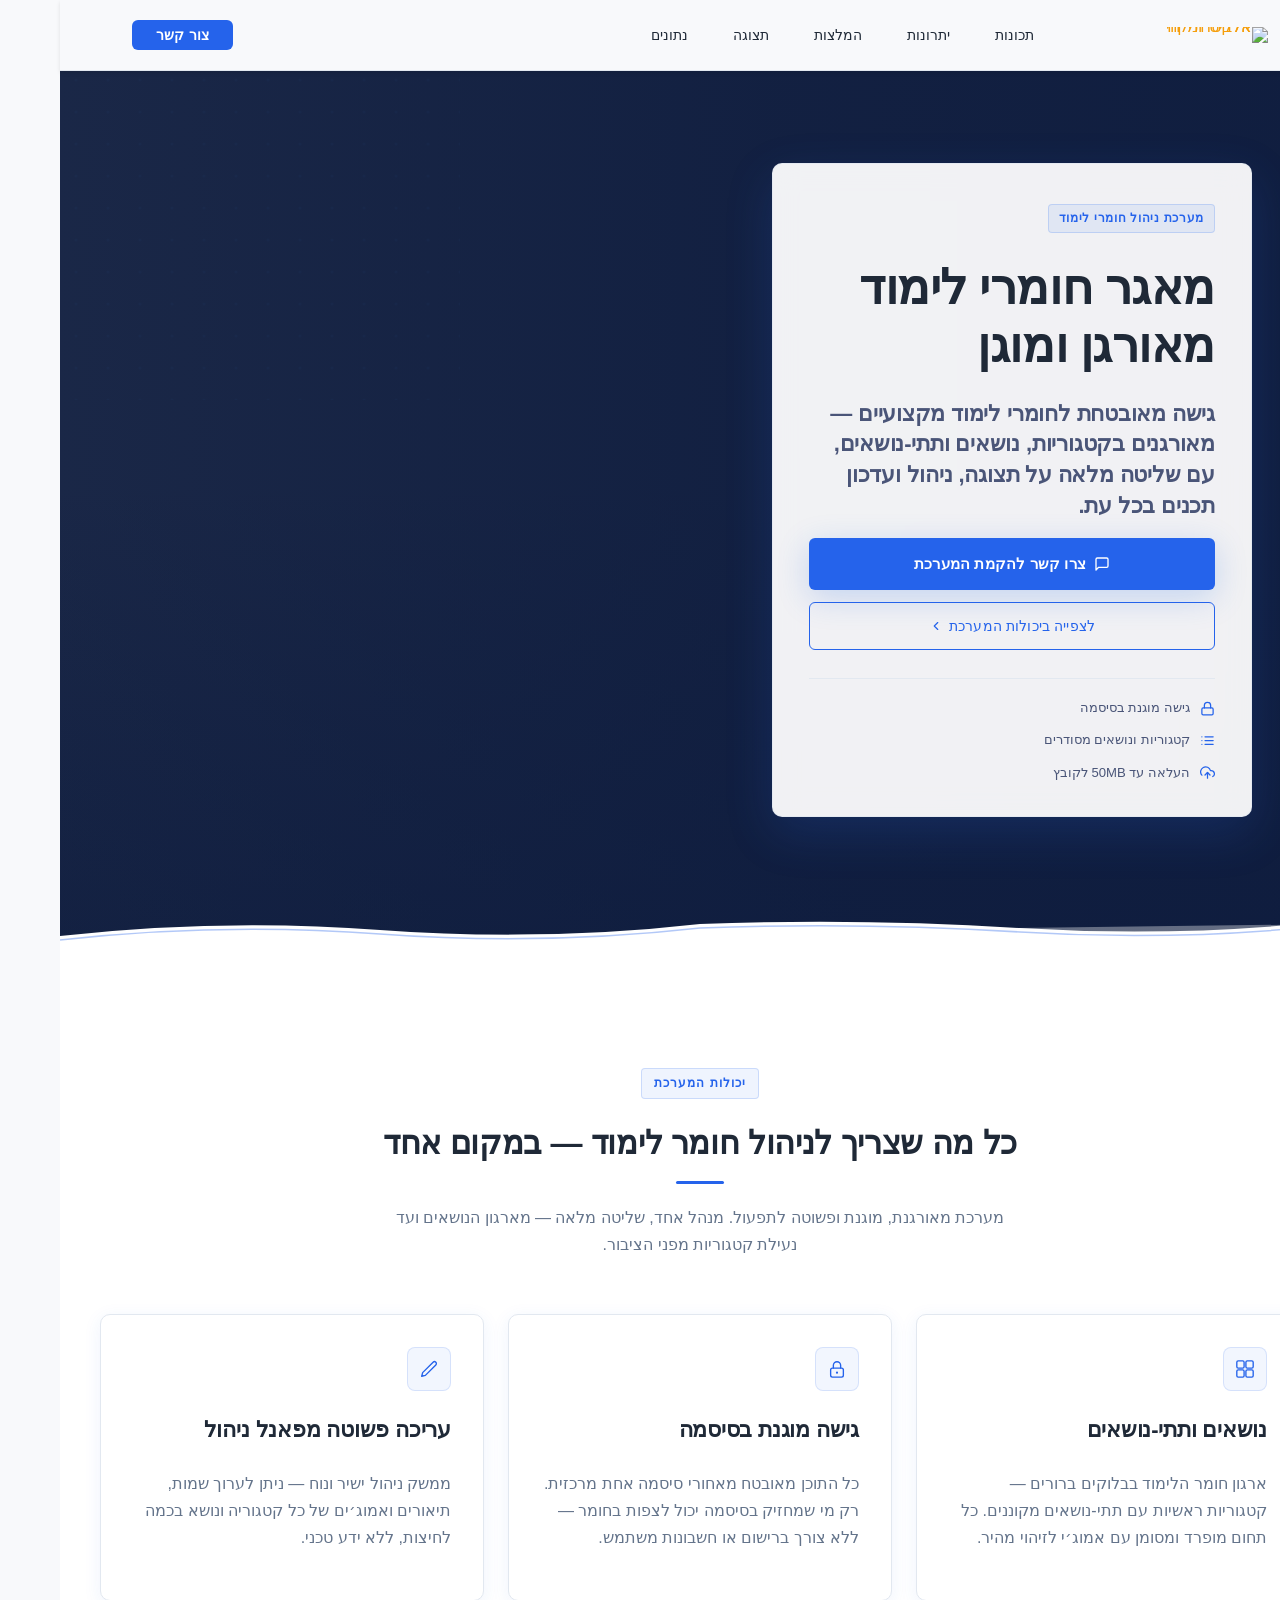
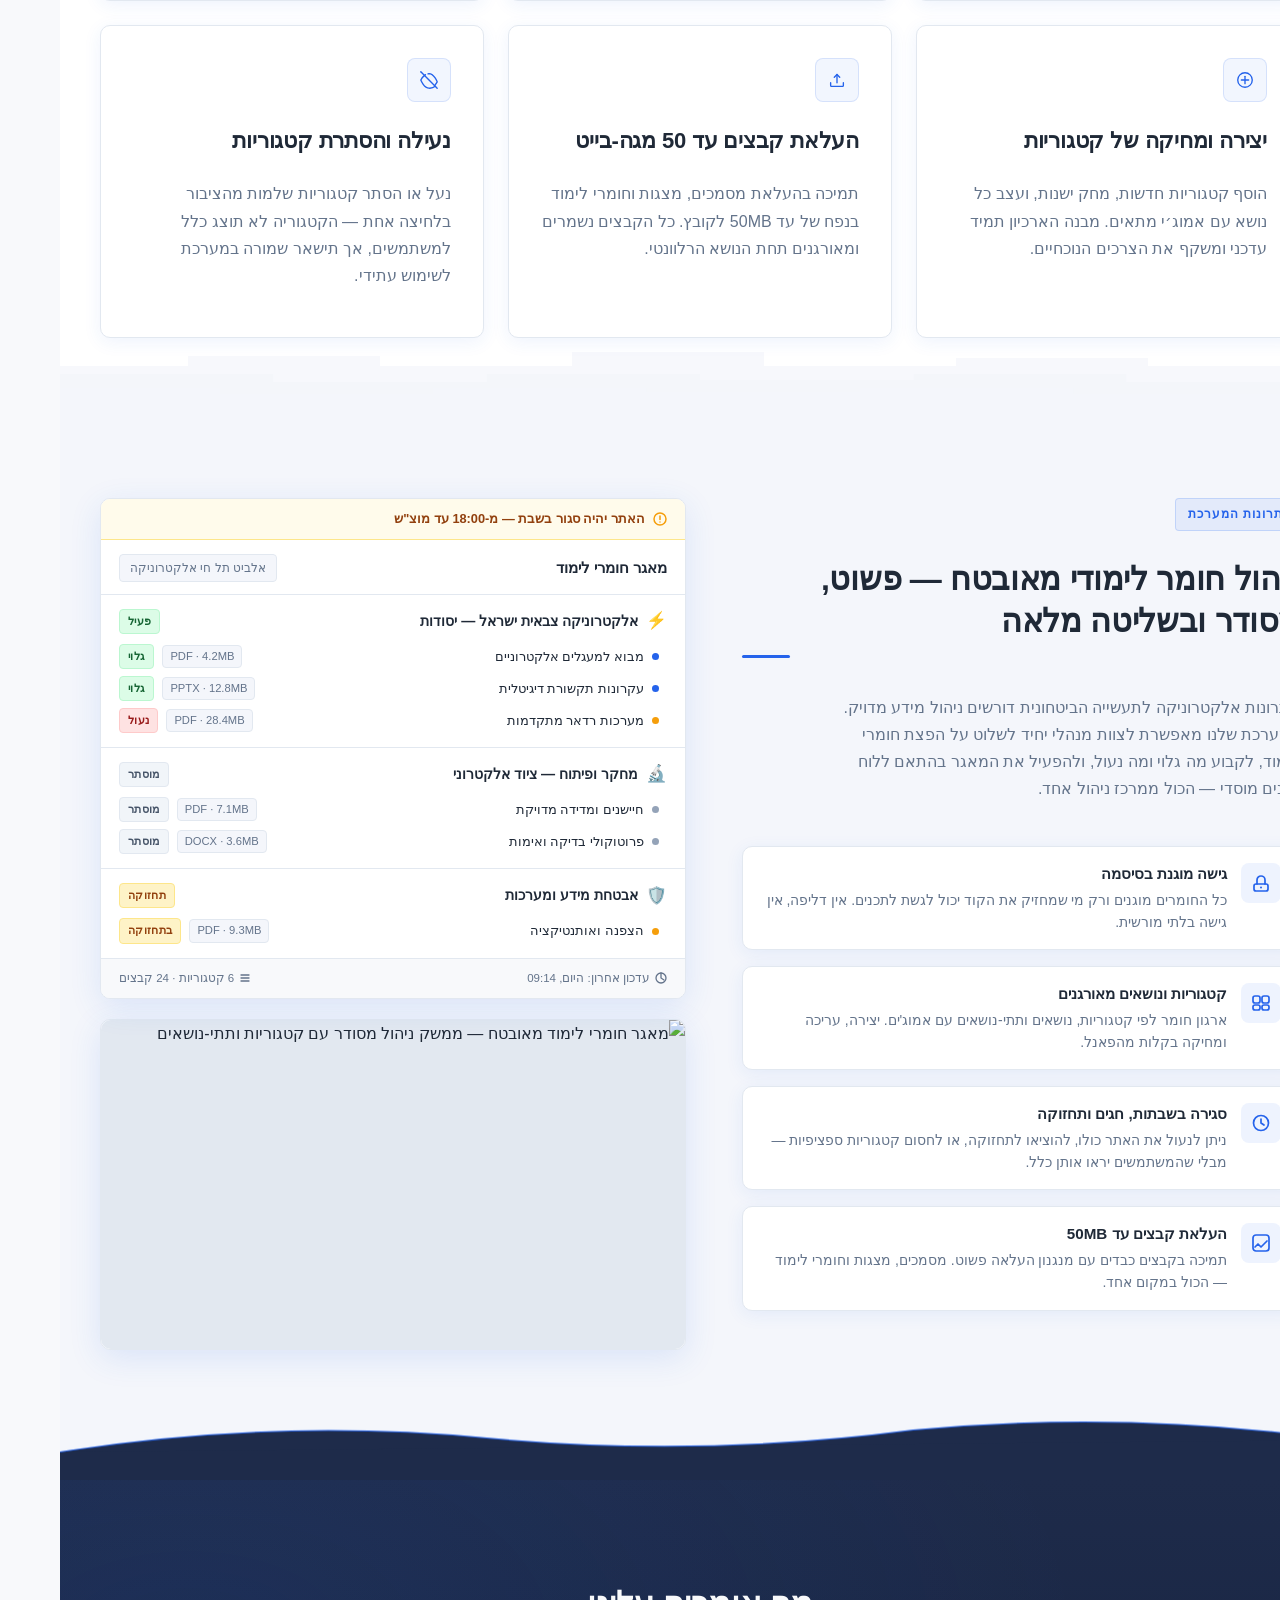
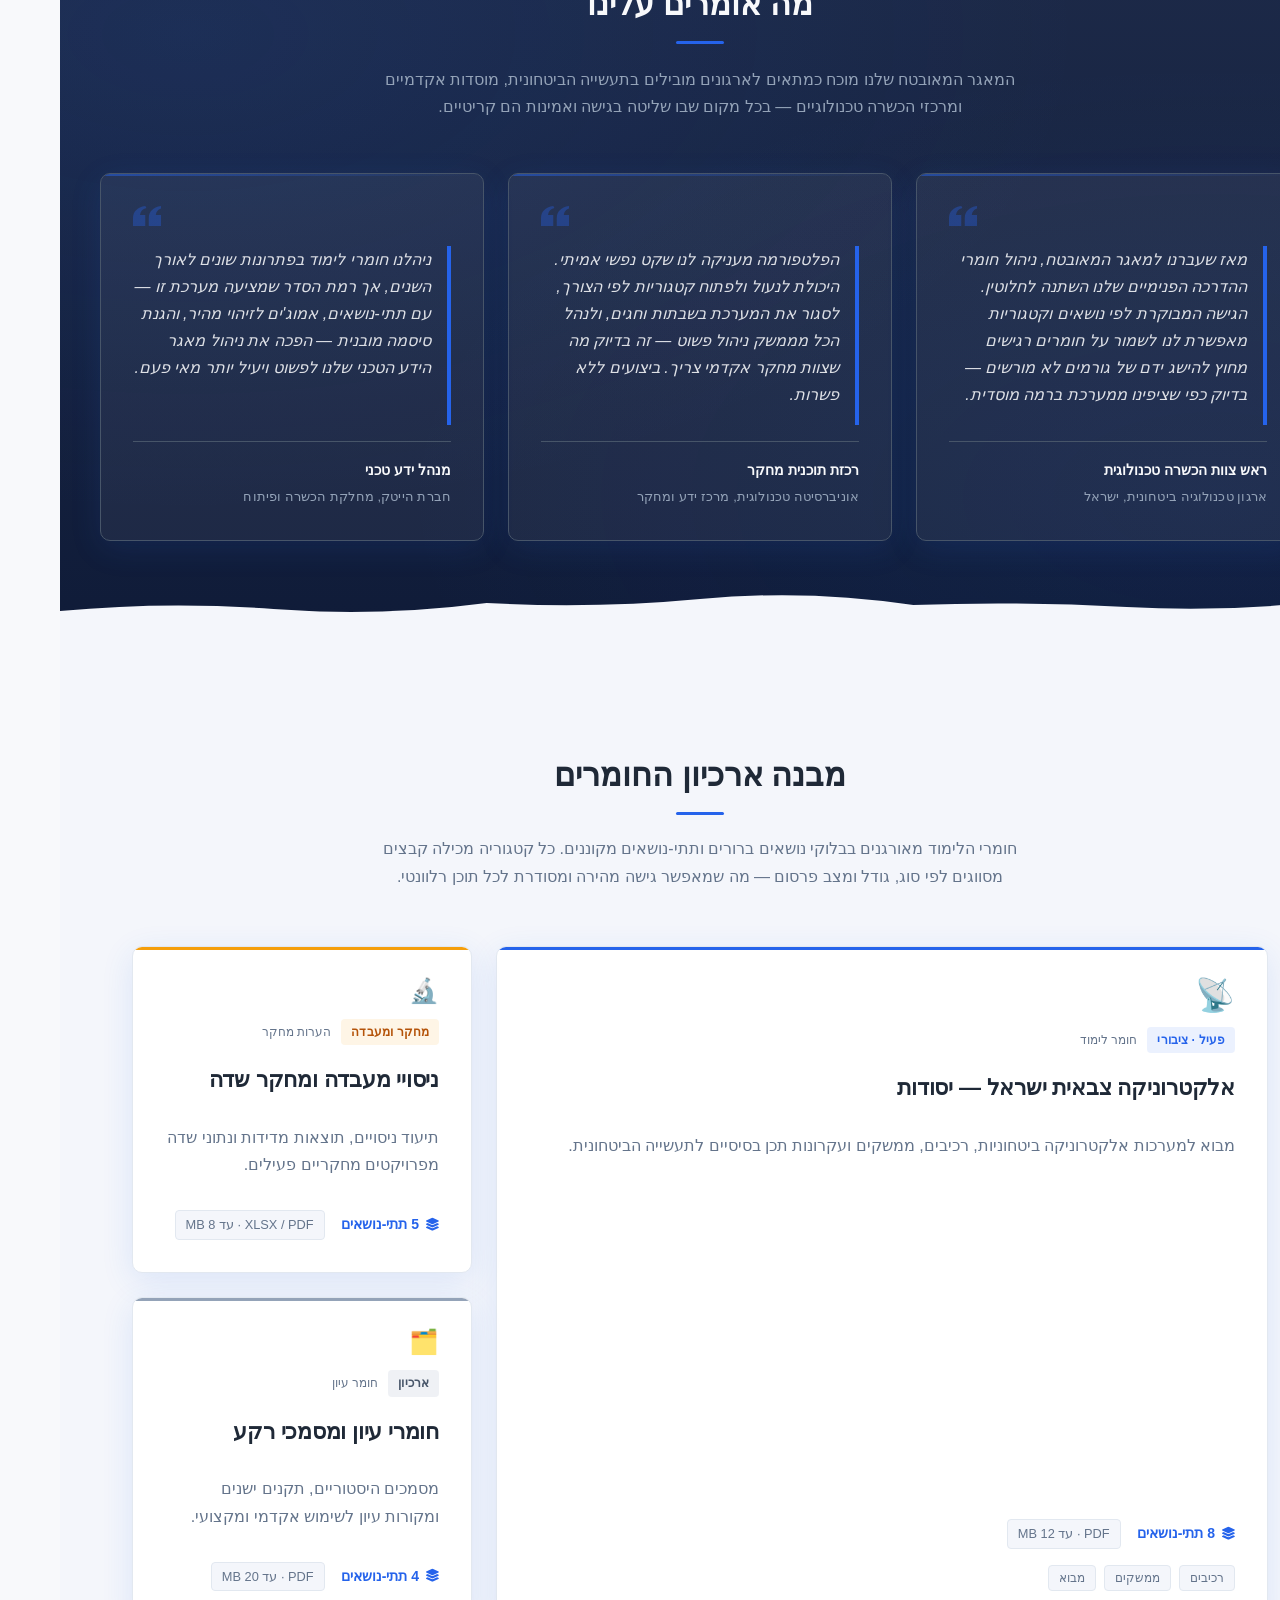
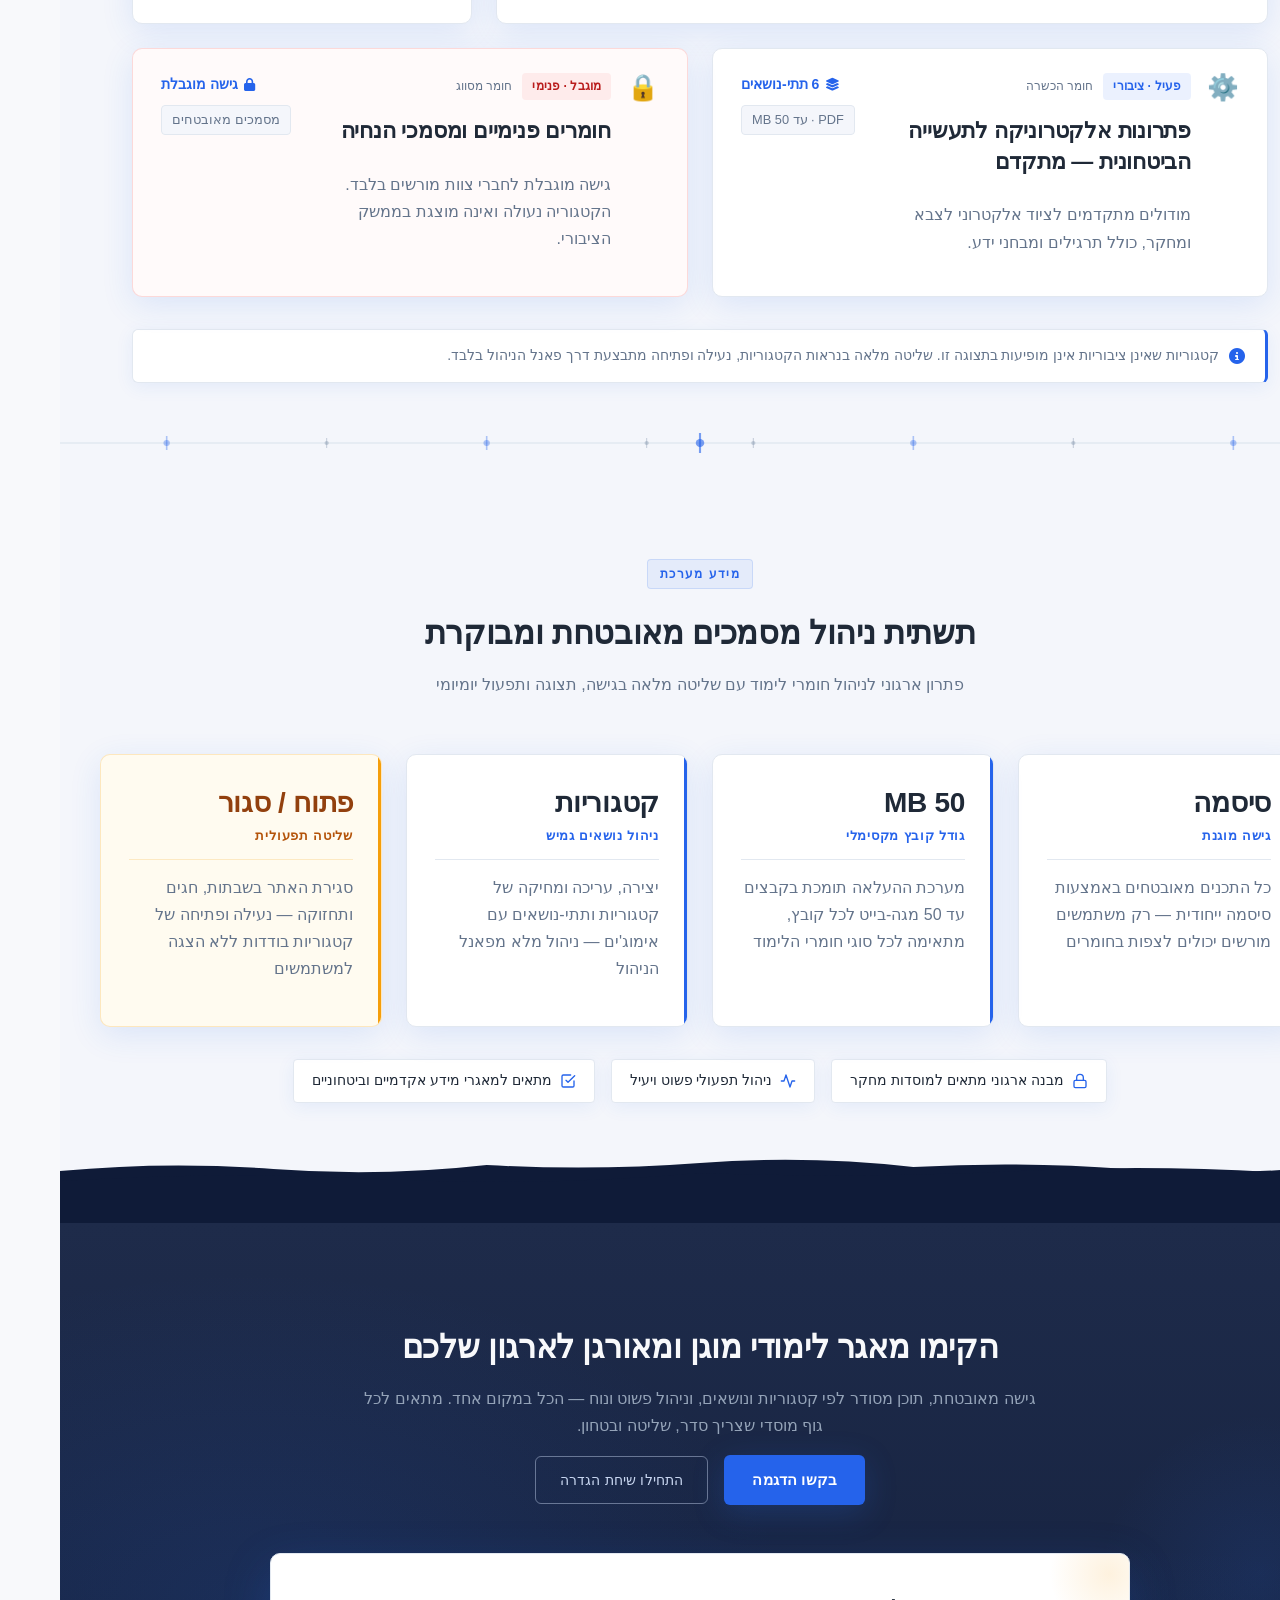
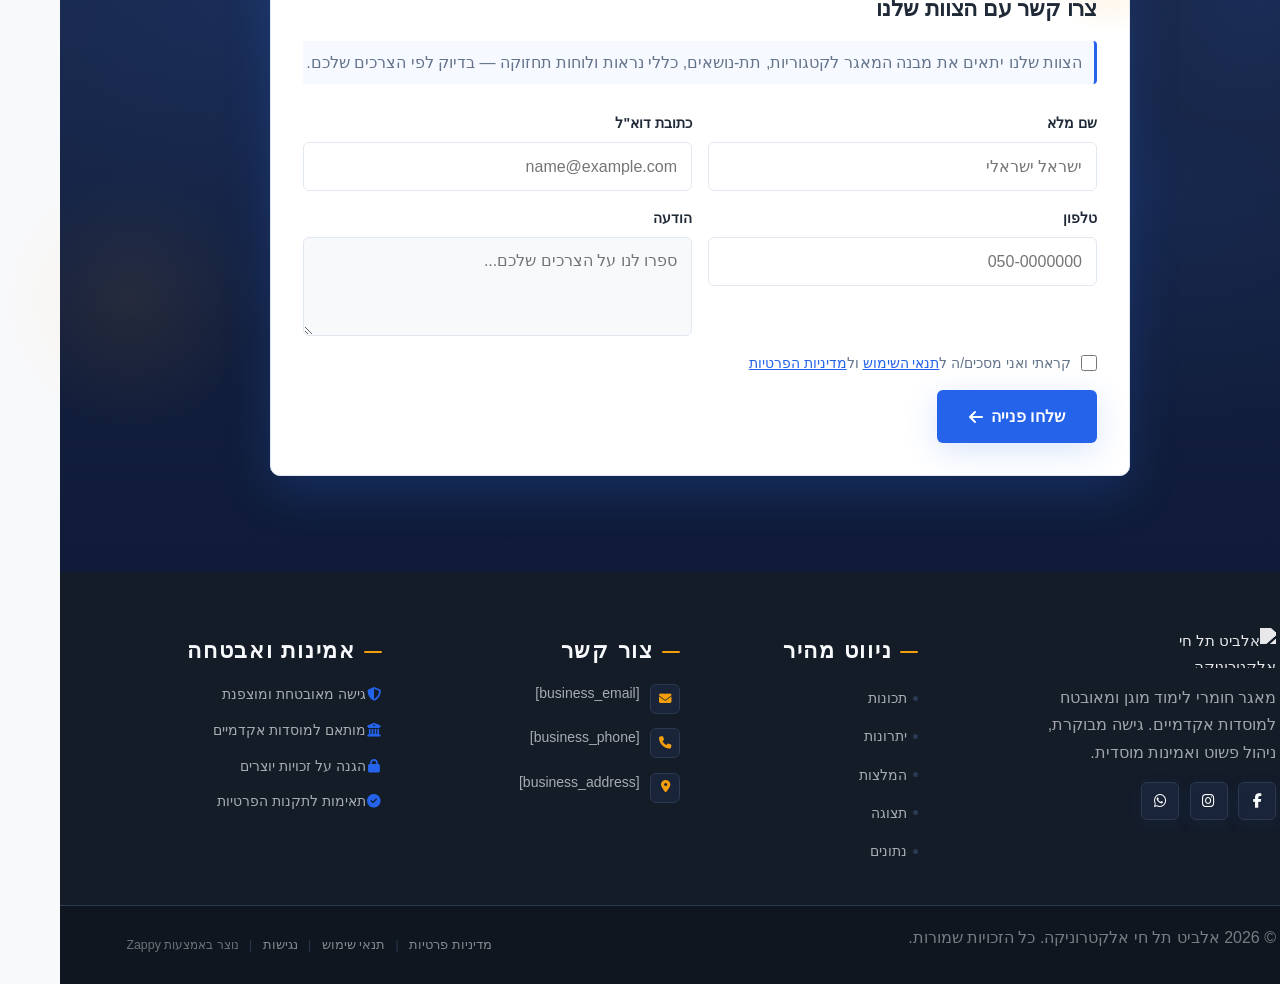
==== index.html @ 0601cf52 "Background sync: Progressive GitHub Sync" ====
<!DOCTYPE html>
<html lang="he" dir="rtl">
<head>
    <meta charset="UTF-8">
    <meta name="viewport" content="width=device-width, initial-scale=1.0">
    <meta name="robots" content="index, follow">
    <title>טכנולוגיה ביטחונית מתקדמת — אלביט תל חי אלקטרוניקה</title>
    <meta name="description" content="גלו את עולם האלקטרוניקה הצבאית הישראלית המתקדמת ביותר. פתרונות אלקטרוניקה לתעשייה הביטחונית, ציוד מחקרי ומערכות מתקדמות — הכל במקום אחד. צרו קשר עוד היום!">
    <meta name="keywords" content="אלקטרוניקה צבאית ישראל, פתרונות אלקטרוניקה לתעשייה הביטחונית, ציוד אלקטרוני לצבא ומחקר, אלביט תל חי אלקטרוניקה, טכנולוגיה ביטחונית מתקדמת">
    
    <!-- Favicons -->
    <link rel="icon" type="image/x-icon" href="/assets/favicon.ico">
    <link rel="icon" type="image/png" sizes="16x16" href="/assets/favicon-16x16.png">
    <link rel="icon" type="image/png" sizes="32x32" href="/assets/favicon-32x32.png">
    <link rel="icon" type="image/png" sizes="48x48" href="/assets/favicon-48x48.png">
    <link rel="icon" type="image/png" sizes="192x192" href="/assets/favicon-192x192.png">
    <link rel="icon" type="image/png" sizes="512x512" href="/assets/favicon-512x512.png">
    <link rel="apple-touch-icon" href="/assets/apple-touch-icon.png">
    <!-- Zappy Analytics -->
<script>
(function() {
  'use strict';
  
  // Configuration
  var config = {
    websiteId: 'a723d249-1491-482d-8e0b-d4b4c6c312aa',
    apiUrl: 'https://api.zappy5.com/api/analytics/track',
    sessionDuration: 30 * 60 * 1000, // 30 minutes
    visitorDuration: 30 * 24 * 60 * 60 * 1000, // 30 days
    trackPageViews: true,
    trackClicks: true,
    trackFormSubmissions: true
  };
  
  // Generate or retrieve persistent visitor ID (30 days)
  function getVisitorId() {
    var visitorKey = 'zappy_visitor_' + config.websiteId;
    var visitor = null;
    
    try {
      visitor = localStorage.getItem(visitorKey);
      if (visitor) {
        var visitorData = JSON.parse(visitor);
        var now = Date.now();
        
        // Check if visitor ID is still valid (30 days)
        if (now - visitorData.created < config.visitorDuration) {
          // Update last seen timestamp
          visitorData.lastSeen = now;
          localStorage.setItem(visitorKey, JSON.stringify(visitorData));
          return visitorData.id;
        }
      }
    } catch (e) {
      console.warn('Zappy Analytics: LocalStorage not available');
    }
    
    // Generate new visitor ID
    var newVisitorId = 'zv_' + Date.now() + '_' + Math.random().toString(36).substr(2, 9);
    
    try {
      localStorage.setItem(visitorKey, JSON.stringify({
        id: newVisitorId,
        created: Date.now(),
        lastSeen: Date.now()
      }));
    } catch (e) {
      // Continue without local storage
    }
    
    return newVisitorId;
  }
  
  // Generate or retrieve session ID (30 minutes)
  function getSessionId() {
    var sessionKey = 'zappy_session_' + config.websiteId;
    var session = null;
    
    try {
      session = sessionStorage.getItem(sessionKey);
      if (session) {
        var sessionData = JSON.parse(session);
        var now = Date.now();
        
        // Check if session is still valid
        if (now - sessionData.timestamp < config.sessionDuration) {
          // Update timestamp
          sessionData.timestamp = now;
          sessionStorage.setItem(sessionKey, JSON.stringify(sessionData));
          return sessionData.id;
        }
      }
    } catch (e) {
      console.warn('Zappy Analytics: SessionStorage not available');
    }
    
    // Generate new session ID
    var newSessionId = 'zs_' + Date.now() + '_' + Math.random().toString(36).substr(2, 9);
    
    try {
      sessionStorage.setItem(sessionKey, JSON.stringify({
        id: newSessionId,
        timestamp: Date.now()
      }));
    } catch (e) {
      // Continue without session storage
    }
    
    return newSessionId;
  }
  
  var visitorId = getVisitorId();
  var sessionId = getSessionId();
  
  // Track an event
  function trackEvent(eventType, data) {
    data = data || {};
    
    var eventData = {
      website_id: config.websiteId,
      event_type: eventType,
      page_path: window.location.pathname,
      referrer: document.referrer || 'direct',
      visitor_id: visitorId,
      session_id: sessionId,
      metadata: data
    };
    
    // Use sendBeacon if available (better for page unload events)
    if (navigator.sendBeacon) {
      var blob = new Blob([JSON.stringify(eventData)], { type: 'application/json' });
      navigator.sendBeacon(config.apiUrl, blob);
    } else {
      // Fallback to fetch
      fetch(config.apiUrl, {
        method: 'POST',
        headers: {
          'Content-Type': 'application/json'
        },
        body: JSON.stringify(eventData),
        keepalive: true
      }).catch(function(error) {
        console.warn('Zappy Analytics: Failed to track event', error);
      });
    }
  }
  
  // Track page view
  if (config.trackPageViews) {
    trackEvent('pageview', {
      title: document.title,
      url: window.location.href
    });
  }
  
  // Track clicks on important elements
  if (config.trackClicks) {
    document.addEventListener('click', function(e) {
      var target = e.target;
      
      // Track button clicks (counted as actions)
      if (target.tagName === 'BUTTON' || target.closest('button')) {
        var button = target.tagName === 'BUTTON' ? target : target.closest('button');
        trackEvent('click', {
          element: 'button',
          text: button.textContent.trim().substring(0, 100),
          id: button.id || null,
          class: button.className || null
        });
      }
      
      // Track link clicks (navigation - not counted as actions)
      else if (target.tagName === 'A' || target.closest('a')) {
        var link = target.tagName === 'A' ? target : target.closest('a');
        trackEvent('navigation', {
          element: 'link',
          text: link.textContent.trim().substring(0, 100),
          href: link.href,
          external: link.hostname !== window.location.hostname
        });
      }
    }, true);
  }
  
  // Track form submissions
  if (config.trackFormSubmissions) {
    document.addEventListener('submit', function(e) {
      var form = e.target;
      
      trackEvent('form_submit', {
        form_id: form.id || null,
        form_name: form.name || null,
        form_action: form.action || null,
        form_method: form.method || 'GET'
      });
    }, true);
  }
  
  // Track time on page (send on page unload)
  var pageLoadTime = Date.now();
  
  window.addEventListener('beforeunload', function() {
    var timeOnPage = Math.floor((Date.now() - pageLoadTime) / 1000); // in seconds
    
    trackEvent('page_unload', {
      time_on_page: timeOnPage,
      page_path: window.location.pathname
    });
  });
  
  // Expose tracking function globally for custom events
  window.zappyAnalytics = {
    track: trackEvent,
    getVisitorId: function() { return visitorId; },
    getSessionId: function() { return sessionId; }
  };
  
})();
</script>
<!-- End Zappy Analytics -->
    <meta property="og:title" content="טכנולוגיה ביטחונית מתקדמת — אלביט תל חי אלקטרוניקה">
    <meta property="og:description" content="גלו את עולם האלקטרוניקה הצבאית הישראלית המתקדמת ביותר. פתרונות אלקטרוניקה לתעשייה הביטחונית, ציוד מחקרי ומערכות מתקדמות — הכל במקום אחד. צרו קשר עוד היום!">
    <meta name="twitter:card" content="summary_large_image">
    <meta name="twitter:title" content="טכנולוגיה ביטחונית מתקדמת — אלביט תל חי אלקטרוניקה">
    <meta name="twitter:description" content="גלו את עולם האלקטרוניקה הצבאית הישראלית המתקדמת ביותר. פתרונות אלקטרוניקה לתעשייה הביטחונית, ציוד מחקרי ומערכות מתקדמות — הכל במקום אחד. צרו קשר עוד היום!">
    <meta property="og:type" content="website">
  <meta property="og:locale" content="he_IL">
  
  
  
  
  
  <link rel="stylesheet" href="https://cdnjs.cloudflare.com/ajax/libs/font-awesome/6.4.0/css/all.min.css">

    <!-- Favicons -->
    <link rel="icon" type="image/x-icon" href="/assets/favicon.ico">
    <link rel="icon" type="image/png" sizes="16x16" href="/assets/favicon-16x16.png">
    <link rel="icon" type="image/png" sizes="32x32" href="/assets/favicon-32x32.png">
    <link rel="icon" type="image/png" sizes="48x48" href="/assets/favicon-48x48.png">
    <link rel="icon" type="image/png" sizes="192x192" href="/assets/favicon-192x192.png">
    <link rel="icon" type="image/png" sizes="512x512" href="/assets/favicon-512x512.png">
    <link rel="apple-touch-icon" href="/assets/apple-touch-icon.png">
    <!-- Cookie Consent -->
    <link rel="stylesheet" href="https://cdn.jsdelivr.net/npm/vanilla-cookieconsent@3/dist/cookieconsent.css">
    <script src="https://cdn.jsdelivr.net/npm/vanilla-cookieconsent@3/dist/cookieconsent.umd.js"></script>
    <!-- Mickidum Accessibility Toolbar -->
    <script src="https://cdn.jsdelivr.net/gh/mickidum/acc_toolbar/acctoolbar/acctoolbar.min.js"></script>
    <link rel="stylesheet" href="/styles.css">

    <style id="zappy-dropdown-submenu-styles">
      /* ========== DESKTOP DROPDOWN SUBMENU STYLES ========== */
      /* Base styles for dropdown submenus - parent must be positioned */
      .nav-menu li:has(.sub-menu), nav li:has(.sub-menu), .navbar li:has(.sub-menu), #navMenu li:has(.sub-menu) { position: relative; }
      /* Submenu base - hidden by default */
      .nav-menu .sub-menu, nav .sub-menu, .navbar .sub-menu, #navMenu .sub-menu { display: block !important; position: absolute !important; top: 100%; left: 0; min-width: 220px; background: white; border-radius: 8px; box-shadow: 0 8px 25px rgba(0,0,0,0.15); padding: 8px 0; opacity: 0; visibility: hidden; transform: translateY(10px); transition: all 0.3s ease; z-index: 1000; list-style: none; pointer-events: none; }
      /* CRITICAL: Desktop hover styles to show dropdown */
      .nav-menu li:hover > .sub-menu, nav li:hover > .sub-menu, .navbar li:hover > .sub-menu, #navMenu li:hover > .sub-menu { opacity: 1 !important; visibility: visible !important; transform: translateY(0) !important; pointer-events: auto !important; }
      /* Submenu item styling */
      .sub-menu li { list-style: none; margin: 0; padding: 0; }
      .sub-menu a { display: block !important; padding: 10px 16px !important; color: var(--text-dark, #333) !important; font-weight: 500; text-decoration: none; white-space: nowrap; transition: background-color 0.2s; }
      .sub-menu .zappy-nav-child > a { padding-left: 28px !important; font-size: 0.9em !important; opacity: 0.85 !important; }
      [dir="rtl"] .sub-menu .zappy-nav-child > a, html[lang="he"] .sub-menu .zappy-nav-child > a, html[lang="ar"] .sub-menu .zappy-nav-child > a { padding-left: 10px !important; padding-right: 28px !important; }
      .sub-menu .zappy-nav-parent > a { font-weight: 600 !important; }
      .sub-menu a:hover { background-color: #f5f5f5; }
      /* RTL (Hebrew/Arabic) dropdown positioning */
      [dir="rtl"] .nav-menu .sub-menu, [dir="rtl"] nav .sub-menu, [dir="rtl"] .navbar .sub-menu, html[lang="he"] .nav-menu .sub-menu, html[lang="he"] nav .sub-menu, html[lang="he"] .navbar .sub-menu, html[lang="ar"] .nav-menu .sub-menu, html[lang="ar"] nav .sub-menu, html[lang="ar"] .navbar .sub-menu { left: auto !important; right: 0 !important; }
      /* Hide empty dropdown menus (exclude catalog sub-menus that use <a> children instead of <li>) */
      .sub-menu:empty, .sub-menu:not(:has(li:not(.zappy-hidden-menu-item))):not(:has(> a)), .sub-menu:not(:has(li)):not(:has(> a)) { display: none !important; opacity: 0 !important; visibility: hidden !important; pointer-events: none !important; }
      /* Desktop: show submenu on Menu Group hover */
      li:has(.menu-group-title):hover > .sub-menu { opacity: 1 !important; visibility: visible !important; transform: translateY(0) !important; pointer-events: auto !important; }
      /* Menu Group title styling */
      .nav-menu > li > .menu-group-title, #navMenu > li > .menu-group-title { display: inline-block; padding: 0.5rem 1rem; cursor: default; user-select: none; }
      
      /* ========== MOBILE SUBMENU STYLES ========== */
      @media (max-width: 768px) {
        .nav-menu .sub-menu, nav .sub-menu, .navbar .sub-menu, #navMenu .sub-menu { position: static !important; transform: none !important; box-shadow: none !important; background: transparent !important; max-height: 0; overflow: hidden; opacity: 0; visibility: hidden; transition: max-height 0.3s ease, opacity 0.3s ease; padding: 0 !important; border-radius: 0 !important; }
        .navbar .sub-menu.mobile-expanded, .nav-menu .sub-menu.mobile-expanded, #navMenu .sub-menu.mobile-expanded { max-height: none !important; overflow-y: visible !important; opacity: 1 !important; visibility: visible !important; padding: 8px 0 8px 16px !important; }
        [dir="rtl"] .sub-menu.mobile-expanded, html[lang="he"] .sub-menu.mobile-expanded { padding: 8px 16px 8px 0 !important; }
        /* Disable hover behavior on mobile */
        .nav-menu li:hover > .sub-menu, nav li:hover > .sub-menu, .navbar li:hover > .sub-menu, #navMenu li:hover > .sub-menu { opacity: 0; visibility: hidden; pointer-events: none; }
        .nav-menu li > .sub-menu.mobile-expanded, nav li > .sub-menu.mobile-expanded, .navbar li > .sub-menu.mobile-expanded, #navMenu li > .sub-menu.mobile-expanded { opacity: 1 !important; visibility: visible !important; pointer-events: auto !important; }
        .nav-menu li:has(.sub-menu), nav li:has(.sub-menu), .navbar li:has(.sub-menu), #navMenu li:has(.sub-menu) { display: flex !important; flex-wrap: wrap !important; align-items: center !important; position: relative !important; min-height: 44px !important; }
        .nav-menu li:has(.sub-menu) > a, nav li:has(.sub-menu) > a, .navbar li:has(.sub-menu) > a, #navMenu li:has(.sub-menu) > a { flex: 1 !important; min-width: 0 !important; }
        .nav-menu li:has(.sub-menu) > .menu-group-title, nav li:has(.sub-menu) > .menu-group-title, .navbar li:has(.sub-menu) > .menu-group-title, #navMenu li:has(.sub-menu) > .menu-group-title { flex: 1 !important; min-width: 0 !important; padding: 0 !important; line-height: inherit !important; }
        .nav-menu li:has(.sub-menu) > .sub-menu, nav li:has(.sub-menu) > .sub-menu, .navbar li:has(.sub-menu) > .sub-menu, #navMenu li:has(.sub-menu) > .sub-menu { flex-basis: 100% !important; width: 100% !important; }
        .nav-menu li:has(.sub-menu) > a [class*="chevron"], .nav-menu li:has(.sub-menu) > a [class*="arrow"], .nav-menu li:has(.sub-menu) > a .fa-chevron-down, .nav-menu li:has(.sub-menu) > a .fa-angle-down, nav li:has(.sub-menu) > a [class*="chevron"], nav li:has(.sub-menu) > a [class*="arrow"], #navMenu li:has(.sub-menu) > a [class*="chevron"], #navMenu li:has(.sub-menu) > a [class*="arrow"] { display: none !important; visibility: hidden !important; }
        .mobile-submenu-toggle { display: flex !important; align-items: center !important; justify-content: center !important; width: 44px !important; height: auto !important; background: transparent !important; border: none !important; cursor: pointer !important; color: var(--text-dark) !important; position: static !important; flex-shrink: 0 !important; align-self: stretch !important; z-index: 2 !important; padding: 0 !important; margin: 0 !important; }
        .mobile-submenu-toggle::after { content: '' !important; width: 0 !important; height: 0 !important; border-left: 6px solid transparent !important; border-right: 6px solid transparent !important; border-top: 7px solid currentColor !important; transition: transform 0.3s ease !important; }
        .mobile-submenu-toggle.expanded::after { transform: rotate(180deg) !important; }
        .sub-menu a { padding: 10px 0 !important; display: block !important; color: var(--text-dark) !important; white-space: normal !important; }
        .sub-menu .zappy-nav-child > a { padding-left: 28px !important; font-size: 0.9em !important; opacity: 0.85 !important; }
        [dir="rtl"] .sub-menu .zappy-nav-child > a, html[lang="he"] .sub-menu .zappy-nav-child > a, html[lang="ar"] .sub-menu .zappy-nav-child > a { padding-left: 0 !important; padding-right: 28px !important; }
        .sub-menu .zappy-nav-parent > a { font-weight: 600 !important; }
        .nav-menu.active, #navMenu.active { max-width: 100vw !important; overflow-x: hidden !important; box-sizing: border-box !important; }
        .navbar .sub-menu li a, nav.navbar .sub-menu li a, .zappy-products-dropdown .sub-menu a { color: var(--text-dark) !important; }
      }
      @media (min-width: 769px) { .mobile-submenu-toggle { display: none !important; } }
    </style>

    <style id="zappy-widget-visibility">
      #mic-access-tool-general-button, .mic-access-tool-general-button,
      #mic-init-access-tool .mic-access-tool-general-button, #mic-init-access-tool #mic-access-tool-general-button,
      ._access-icon, #mic-access-tool-box, .mic-access-tool-box,
      #mic-init-access-tool #mic-access-tool-box, div[id*="mic-access-tool-box"], ._access-menu {
        display: none !important; visibility: hidden !important; opacity: 0 !important; pointer-events: none !important;
      }
    </style>
</head>
<body>

  <nav class="navbar" dir="rtl">
  <button class="mobile-toggle" id="mobileToggle" aria-label="Menu">
    <svg class="hamburger-icon" width="24" height="24" viewBox="0 0 24 24" fill="none">
      <path d="M3 12h18M3 6h18M3 18h18" stroke="currentColor" stroke-width="2" stroke-linecap="round"></path>
    </svg>
    <svg class="close-icon" width="24" height="24" viewBox="0 0 24 24" fill="none" style="display: none;">
      <path d="M18 6L6 18M6 6l12 12" stroke="currentColor" stroke-width="2" stroke-linecap="round"></path>
    </svg>
  </button>

  <button class="phone-header-btn" data-phone="[business_phone]" aria-label="Call">
    <svg width="20" height="20" viewBox="0 0 24 24" fill="currentColor">
      <path d="M22 16.92v3a2 2 0 0 1-2.18 2 19.79 19.79 0 0 1-8.63-3.07 19.5 19.5 0 0 1-6-6 19.79 19.79 0 0 1-3.07-8.67A2 2 0 0 1 4.11 2h3a2 2 0 0 1 2 1.72 12.84 12.84 0 0 0 .7 2.81 2 2 0 0 1-.45 2.11L8.09 9.91a16 16 0 0 0 6 6l1.27-1.27a2 2 0 0 1 2.11-.45 12.84 12.84 0 0 0 2.81.7A2 2 0 0 1 22 16.92z"></path>
    </svg>
  </button>

  <div class="nav-container">
    <div class="nav-right-group"><div class="nav-brand">
      <a href="/" class="logo-link">
        <img src="/assets/general-logo.webp" alt="אלביט תל חי אלקטרוניקה" class="logo">
      </a>
    </div><ul class="nav-menu" id="navMenu"><li><a href="#features">תכונות</a></li><li><a href="#benefits">יתרונות</a></li><li><a href="#testimonials">המלצות</a></li><li><a href="#showcase">תצוגה</a></li><li><a href="#stats">נתונים</a></li></ul></div>

    

    <div class="nav-cta-container">
      <a href="#cta" class="nav-cta-btn">צור קשר</a>
    </div>
  </div>
</nav>
<script>

// Navbar Mobile Menu Toggle and Contrast Fix
(function() {
  // Use 'load' event instead of 'DOMContentLoaded' to ensure we run AFTER all other scripts
  window.addEventListener('load', function() {
    
    // FIX MOBILE BUTTON CONTRAST
    // Detect navbar background color and apply contrasting color to mobile buttons
    const navbar = document.querySelector('.navbar, nav, header');
    if (!navbar) {
      console.log('[Navbar] Navbar element not found');
      return;
    }
    
    // DECLARE VARIABLES EARLY to avoid Temporal Dead Zone errors
    // These are used in multiple places below
    let mobileToggle = document.getElementById('mobileToggle') ||
                       document.querySelector('.mobile-toggle') ||
                       document.querySelector('.hamburger') ||
                       document.querySelector('.hamburger-menu') ||
                       document.querySelector('.menu-toggle') ||
                       document.querySelector('.burger-menu') ||
                       document.querySelector('[aria-label="Menu"]') ||
                       document.querySelector('[aria-label="תפריט"]');
    
    const phoneBtn = document.querySelector('.phone-header-btn');
    
    const computedStyle = window.getComputedStyle(navbar);
    let bgColor = computedStyle.backgroundColor;
    
    console.log('[Navbar] Initial navbar background:', bgColor);
    
    // Check if background is transparent or rgba with 0 alpha
    const isTransparent = bgColor === 'transparent' || 
                         bgColor === 'rgba(0, 0, 0, 0)' ||
                         (bgColor.startsWith('rgba') && bgColor.includes(', 0)'));
    
    if (isTransparent) {
      // Check for background-image or gradient
      const bgImage = computedStyle.backgroundImage;
      if (bgImage && bgImage !== 'none') {
        console.log('[Navbar] Navbar has background image/gradient, using dark text');
        bgColor = 'rgb(240, 240, 240)'; // Assume light background
      } else {
        // Transparent navbar - check body background
        const bodyBg = window.getComputedStyle(document.body).backgroundColor;
        console.log('[Navbar] Navbar transparent, using body background:', bodyBg);
        bgColor = bodyBg;
      }
    }
    
    // Calculate luminance to determine if background is light or dark
    const rgb = bgColor.match(/\d+/g);
    if (rgb && rgb.length >= 3) {
      const r = parseInt(rgb[0]);
      const g = parseInt(rgb[1]);
      const b = parseInt(rgb[2]);
      const luminance = (0.299 * r + 0.587 * g + 0.114 * b) / 255;
      
      // Mobile button colors are set by Claude's AI-generated CSS (same as .nav-menu a)
      // No dynamic color overrides needed - colors come from the generated navbar CSS
      console.log('[Navbar] Mobile button colors preserved from Claude CSS (luminance:', luminance.toFixed(2) + ')');
      
      // FIX ICON SIZES - Ensure SVGs are properly sized and visible
      // INJECT CRITICAL CSS TO OVERRIDE ANY CONFLICTING RULES
      const criticalCSS = document.createElement('style');
      criticalCSS.id = 'zappy-mobile-nav-fix';
      const htmlLang = document.documentElement.lang || 'en';
      const htmlDir = document.documentElement.dir || 'ltr';
      // Check both dir attribute AND lang for RTL detection
      // dir="rtl" is the most reliable indicator
      const isRTL = htmlDir === 'rtl' || htmlLang === 'he' || htmlLang === 'ar';
      
      criticalCSS.textContent = `
        /* Hide mobile buttons on desktop, show only on mobile */
        @media (min-width: 769px) {
          .mobile-toggle,
          .phone-header-btn {
            display: none !important;
          }
        }
        
        /* Show and position mobile buttons correctly on mobile */
        @media (max-width: 768px) {
          .mobile-toggle,
          .phone-header-btn {
            position: absolute !important;
            top: 50% !important;
            transform: translateY(-50%) !important;
            z-index: 1001 !important;
            display: flex !important;
            align-items: center !important;
            justify-content: center !important;
            width: 36px !important;
            height: 36px !important;
            border-radius: 50% !important;
            border: none !important;
            cursor: pointer !important;
            padding: 6px !important;
            background: none !important;
            color: var(--nav-text, var(--text-dark)) !important;
          }
          
          /* LTR positioning (default): hamburger LEFT, phone RIGHT */
          html:not([dir="rtl"]):not([lang="he"]):not([lang="ar"]) .mobile-toggle,
          html[dir="ltr"] .mobile-toggle {
            left: 12px !important;
            right: auto !important;
          }
          html:not([dir="rtl"]):not([lang="he"]):not([lang="ar"]) .phone-header-btn,
          html[dir="ltr"] .phone-header-btn {
            right: 12px !important;
            left: auto !important;
          }
          
          /* RTL positioning: hamburger RIGHT, phone LEFT */
          html[dir="rtl"] .mobile-toggle,
          html[lang="he"] .mobile-toggle,
          html[lang="ar"] .mobile-toggle {
            right: 12px !important;
            left: auto !important;
          }
          html[dir="rtl"] .phone-header-btn,
          html[lang="he"] .phone-header-btn,
          html[lang="ar"] .phone-header-btn {
            left: 12px !important;
            right: auto !important;
          }
          
          /* CRITICAL: Ensure nav-container has min-height on mobile */
          /* All children are positioned absolutely/fixed on mobile, so height:auto collapses to 0 */
          .nav-container {
            min-height: 70px !important;
            position: relative !important;
          }
          
          /* Ensure SVG icons are properly sized and inherit color */
          .mobile-toggle svg,
          .phone-header-btn svg {
            width: 24px !important;
            height: 24px !important;
            /* Don't force display - let JavaScript control hamburger/close toggle */
          }
          
          /* Reset nav-cta-container on mobile - remove desktop box-shadow/padding */
          /* that creates a visible ghost box when CTA button is hidden */
          .nav-cta-container {
            box-shadow: none !important;
            padding: 0 !important;
          }
          
          /* Hide nav-cta-container entirely on mobile when there's no lang-switcher */
          /* (only the CTA button is inside, and it's hidden on mobile) */
          .nav-cta-container:not(:has(.lang-switcher)) {
            display: none !important;
          }
          
          /* CRITICAL: Prevent hero image fade gradient from bleeding over headline text */
          /* The .image-fade-gradient has bottom: -30px (extends below parent) */
          /* On mobile stacked layout, this overlaps the h1 text below the image */
          .hero-image-column {
            overflow: hidden !important;
          }
          .image-fade-gradient {
            bottom: 0 !important;
          }
          
          /* Hide desktop language switcher on mobile - hamburger menu handles it */
          /* High specificity to override stored CSS */
          .lang-switcher,
          .nav-cta-container .lang-switcher,
          .nav-container .lang-switcher,
          .navbar .lang-switcher,
          .navbar .nav-cta-container .lang-switcher {
            display: none !important;
          }
        }
      `;
      
      // Remove existing fix if present and inject new one
      const existing = document.getElementById('zappy-mobile-nav-fix');
      if (existing) existing.remove();
      document.head.appendChild(criticalCSS);
      
      console.log('[Navbar] Critical CSS injected for mobile nav positioning');
      
      // ONLY apply inline positioning styles on mobile viewport
      // On desktop, the CSS handles hiding these buttons with display: none
      // Inline styles were breaking desktop layout by overriding CSS
      const isMobileViewport = window.innerWidth <= 768;
      
      if (mobileToggle) {
        // Icon sizing applies to all viewports for consistency
        const hamburgerIcon = mobileToggle.querySelector('.hamburger-icon');
        const closeIcon = mobileToggle.querySelector('.close-icon');
        
        if (hamburgerIcon) {
          hamburgerIcon.style.setProperty('width', '24px', 'important');
          hamburgerIcon.style.setProperty('height', '24px', 'important');
          hamburgerIcon.style.setProperty('display', 'block', 'important'); // Show hamburger by default
        }
        if (closeIcon) {
          closeIcon.style.setProperty('width', '24px', 'important');
          closeIcon.style.setProperty('height', '24px', 'important');
          closeIcon.style.setProperty('display', 'none', 'important'); // Hide close icon by default
        }
        
        // ONLY set positioning inline styles on mobile
        if (isMobileViewport) {
          mobileToggle.style.setProperty('position', 'absolute', 'important');
          mobileToggle.style.setProperty('top', '50%', 'important');
          mobileToggle.style.setProperty('transform', 'translateY(-50%)', 'important');
          mobileToggle.style.setProperty('z-index', '1001', 'important');
          
          // Clear any inline left/right so CSS can take over based on html[dir]
          mobileToggle.style.removeProperty('left');
          mobileToggle.style.removeProperty('right');
          
          console.log('[Navbar] Mobile toggle positioning applied (mobile viewport)');
        } else {
          // On desktop, clear any positioning styles to let CSS handle it
          mobileToggle.style.removeProperty('position');
          mobileToggle.style.removeProperty('top');
          mobileToggle.style.removeProperty('transform');
          mobileToggle.style.removeProperty('z-index');
          mobileToggle.style.removeProperty('left');
          mobileToggle.style.removeProperty('right');
          console.log('[Navbar] Desktop viewport - cleared mobile toggle inline positioning');
        }
      }
      
      if (phoneBtn) {
        // Icon sizing applies to all viewports
        const phoneIcon = phoneBtn.querySelector('svg');
        if (phoneIcon) {
          phoneIcon.style.width = '24px';
          phoneIcon.style.height = '24px';
          phoneIcon.setAttribute('width', '24');
          phoneIcon.setAttribute('height', '24');
        }
        
        // ONLY set positioning inline styles on mobile
        if (isMobileViewport) {
          phoneBtn.style.setProperty('position', 'absolute', 'important');
          phoneBtn.style.setProperty('top', '50%', 'important');
          phoneBtn.style.setProperty('transform', 'translateY(-50%)', 'important');
          phoneBtn.style.setProperty('z-index', '1001', 'important');
          
          // Clear any inline left/right so CSS can take over based on html[dir]
          phoneBtn.style.removeProperty('left');
          phoneBtn.style.removeProperty('right');
          
          console.log('[Navbar] Phone button positioning applied (mobile viewport)');
        } else {
          // On desktop, clear any positioning styles to let CSS handle it
          phoneBtn.style.removeProperty('position');
          phoneBtn.style.removeProperty('top');
          phoneBtn.style.removeProperty('transform');
          phoneBtn.style.removeProperty('z-index');
          phoneBtn.style.removeProperty('left');
          phoneBtn.style.removeProperty('right');
          console.log('[Navbar] Desktop viewport - cleared phone button inline positioning');
        }
      }
    } else {
      console.log('[Navbar] Could not parse background color:', bgColor);
    }
    
    // MOBILE MENU TOGGLE
    // Re-query in case DOM changed (mobileToggle already declared at top of function)
    mobileToggle = document.getElementById('mobileToggle') ||
                   document.querySelector('.mobile-toggle') ||
                   document.querySelector('.hamburger') ||
                   document.querySelector('.hamburger-menu') ||
                   document.querySelector('.menu-toggle') ||
                   document.querySelector('.burger-menu') ||
                   document.querySelector('[aria-label="Menu"]') ||
                   document.querySelector('[aria-label="תפריט"]');
    
    // EXPANDED SEARCH: Find nav menu by ID or class
    const navMenu = document.getElementById('navMenu') ||
                  document.querySelector('.nav-menu') ||
                  document.querySelector('.nav-links') ||
                  document.querySelector('nav ul:not(.submenu)');
    
    if (!mobileToggle || !navMenu) {
      console.log('[Navbar] Mobile toggle or menu not found:', { toggle: !!mobileToggle, menu: !!navMenu });
      return;
    }
    
    // Ensure navMenu has ID for CSS targeting
    if (!navMenu.id) {
      navMenu.id = 'navMenu';
    }
    
    console.log('[Navbar] Initializing mobile menu...');
    
    // Remove any existing event listeners by cloning the button
    const newToggle = mobileToggle.cloneNode(true);
    mobileToggle.parentNode.replaceChild(newToggle, mobileToggle);
    
    // Toggle menu on button click - use newToggle now
    newToggle.addEventListener('click', function(e) {
      e.preventDefault();
      e.stopPropagation();
      
      const hamburgerIcon = this.querySelector('.hamburger-icon');
      const closeIcon = this.querySelector('.close-icon');
      const isActive = navMenu.classList.contains('active');
      
      if (isActive) {
        // Close menu
        navMenu.classList.remove('active');
        if (hamburgerIcon) hamburgerIcon.style.setProperty('display', 'block', 'important');
        if (closeIcon) closeIcon.style.setProperty('display', 'none', 'important');
        document.body.style.overflow = '';
        console.log('[Navbar] Menu closed');
      } else {
        // Open menu
        navMenu.classList.add('active');
        if (hamburgerIcon) hamburgerIcon.style.setProperty('display', 'none', 'important');
        if (closeIcon) closeIcon.style.setProperty('display', 'block', 'important');
        document.body.style.overflow = 'hidden';
        console.log('[Navbar] Menu opened');
      }
    });
    
    // Close menu when clicking nav links (but NOT dropdown toggles)
    const navLinks = navMenu.querySelectorAll('a');
    navLinks.forEach(function(link) {
      link.addEventListener('click', function() {
        // Don't close if it's a dropdown child (unless it's a real navigation link)
        if (this.getAttribute('href') === '#') return;
        
        const hamburgerIcon = newToggle.querySelector('.hamburger-icon');
        const closeIcon = newToggle.querySelector('.close-icon');
        
        navMenu.classList.remove('active');
        if (hamburgerIcon) hamburgerIcon.style.setProperty('display', 'block', 'important');
        if (closeIcon) closeIcon.style.setProperty('display', 'none', 'important');
        document.body.style.overflow = '';
        console.log('[Navbar] Menu closed (link clicked)');
      });
    });
    
    // DROPDOWN MENU TOGGLE (for mobile and touch devices)
    var dropdownToggles = navMenu.querySelectorAll('.dropdown-toggle');
    dropdownToggles.forEach(function(toggle) {
      toggle.addEventListener('click', function(e) {
        e.preventDefault();
        e.stopPropagation();
        var parent = this.closest('.nav-dropdown');
        if (!parent) return;
        
        // Close other open dropdowns at the same level
        var siblings = parent.parentNode.querySelectorAll('.nav-dropdown.open');
        siblings.forEach(function(sib) {
          if (sib !== parent) sib.classList.remove('open');
        });
        
        parent.classList.toggle('open');
        console.log('[Navbar] Dropdown toggled:', parent.classList.contains('open') ? 'open' : 'closed');
      });
    });
    
    // Close dropdowns when clicking outside
    document.addEventListener('click', function(e) {
      if (!e.target.closest('.nav-dropdown')) {
        var openDropdowns = document.querySelectorAll('.nav-dropdown.open');
        openDropdowns.forEach(function(dd) { dd.classList.remove('open'); });
      }
    });
    
    console.log('[Navbar] Dropdown handlers initialized for ' + dropdownToggles.length + ' dropdowns');
    
    // Phone button functionality (phoneBtn already declared at top of function)
    if (phoneBtn) {
      phoneBtn.addEventListener('click', function() {
        // Get phone number from placeholder in page or use default
        const phoneLinks = document.querySelectorAll('a[href^="tel:"]');
        const phoneNumber = phoneLinks.length > 0 
          ? phoneLinks[0].getAttribute('href').replace('tel:', '')
          : '[business_phone]';
        
        window.location.href = 'tel:' + phoneNumber;
        console.log('[Navbar] Phone button clicked');
      });
    }
    
    console.log('[Navbar] Mobile menu initialized successfully');
    
    // === WHATSAPP BUTTON VISIBILITY FIX ===
    // Ensure WhatsApp floating button is hidden on desktop and visible on mobile
    // IMPORTANT: Only target the floating button by its class, NOT generic wa.me links
    const handleWhatsAppVisibility = function() {
      const whatsappBtn = document.querySelector('.whatsapp-float');
      if (whatsappBtn) {
        const isDesktop = window.innerWidth >= 769;
        if (isDesktop) {
          whatsappBtn.style.setProperty('display', 'none', 'important');
          whatsappBtn.style.setProperty('visibility', 'hidden', 'important');
          whatsappBtn.style.setProperty('opacity', '0', 'important');
          whatsappBtn.style.setProperty('pointer-events', 'none', 'important');
          console.log('[WhatsApp] Button hidden on desktop');
        } else {
          whatsappBtn.style.removeProperty('display');
          whatsappBtn.style.removeProperty('visibility');
          whatsappBtn.style.removeProperty('opacity');
          whatsappBtn.style.removeProperty('pointer-events');
          console.log('[WhatsApp] Button visible on mobile');
        }
      }
    };
    
    // Run on load
    handleWhatsAppVisibility();
    
    // Run on resize with debouncing
    let resizeTimer;
    window.addEventListener('resize', function() {
      clearTimeout(resizeTimer);
      resizeTimer = setTimeout(handleWhatsAppVisibility, 100);
    });
  });
})();

</script>
  
  <main>
    <section class="index-hero-section" data-layout-spec="בית-hero" dir="rtl" data-hero-type="fullscreen-scrim">
  <!-- Background Image -->
  <div class="index-hero-bg">
    <img data-hero-bg="true" data-placeholder="index-hero-image-1" data-context="A cool-toned professional academic archive and technology environment: organized bookshelves with technical binders and folders, a modern computer screen displaying a structured digital archive dashboard with categories and subcategories, institutional lighting, muted blue and graphite tones, slightly desaturated photography with a premium research-library-meets-enterprise-dashboard atmosphere, high resolution, realistic photography" width="1200" height="700" src="/assets/site-index-hero-image-1.webp" alt="ארכיון חומרי לימוד דיגיטלי מאורגן עם מדפים ומסכי ממשק ניהול">
  </div>

  <!-- Scrim Overlay -->
  <div class="index-hero-scrim" aria-hidden="true"></div>

  <!-- Circuit Grid Decorative Motif -->
  <div class="index-hero-circuit-motif" aria-hidden="true">
    <svg data-no-icon-edit="true" aria-hidden="true" viewBox="0 0 400 400" xmlns="http://www.w3.org/2000/svg" width="400" height="400">
      <defs>
        <pattern id="circuitDots" x="0" y="0" width="32" height="32" patternUnits="userSpaceOnUse">
          <circle cx="16" cy="16" r="1.5" fill="#4A90D9" opacity="0.5"></circle>
          <line x1="16" y1="0" x2="16" y2="32" stroke="#4A90D9" stroke-width="0.4" opacity="0.3"></line>
          <line x1="0" y1="16" x2="32" y2="16" stroke="#4A90D9" stroke-width="0.4" opacity="0.3"></line>
        </pattern>
      </defs>
      <rect width="400" height="400" fill="url(#circuitDots)"></rect>
    </svg>
  </div>

  <!-- Main Content -->
  <div class="index-hero-container">
    <!-- Frosted Glass Overlay Card -->
    <div class="index-hero-card">
      <!-- Label -->
      <span class="index-hero-label">מערכת ניהול חומרי לימוד</span>

      <!-- H1 -->
      <h1 class="index-hero-h1">מאגר חומרי לימוד<br>מאורגן ומוגן</h1>

      <!-- Subtitle -->
      <h3 class="index-hero-subtitle">גישה מאובטחת לחומרי לימוד מקצועיים — מאורגנים בקטגוריות, נושאים ותתי-נושאים, עם שליטה מלאה על תצוגה, ניהול ועדכון תכנים בכל עת.</h3>

      <!-- CTAs -->
      <div class="index-hero-ctas">
        <a href="#contact" class="index-hero-btn-primary">
          <svg data-element-type="icon" data-icon-type="svg" xmlns="http://www.w3.org/2000/svg" width="16" height="16" viewBox="0 0 24 24" fill="none" stroke="currentColor" stroke-width="2" stroke-linecap="round" stroke-linejoin="round" aria-hidden="true"><path d="M21 15a2 2 0 0 1-2 2H7l-4 4V5a2 2 0 0 1 2-2h14a2 2 0 0 1 2 2z"></path></svg>
          צרו קשר להקמת המערכת
        </a>
        <a href="#features" class="index-hero-btn-secondary">
          לצפייה ביכולות המערכת
          <svg data-element-type="icon" data-icon-type="svg" xmlns="http://www.w3.org/2000/svg" width="14" height="14" viewBox="0 0 24 24" fill="none" stroke="currentColor" stroke-width="2" stroke-linecap="round" stroke-linejoin="round" aria-hidden="true"><polyline points="15 18 9 12 15 6"></polyline></svg>
        </a>
      </div>

      <!-- Trust Strip -->
      <div class="index-hero-trust-strip">
        <div class="index-hero-trust-divider" aria-hidden="true"></div>
        <div class="index-hero-trust-items">
          <div class="index-hero-trust-item">
            <svg data-element-type="icon" data-icon-type="svg" xmlns="http://www.w3.org/2000/svg" width="15" height="15" viewBox="0 0 24 24" fill="none" stroke="currentColor" stroke-width="2" stroke-linecap="round" stroke-linejoin="round" aria-hidden="true"><rect x="3" y="11" width="18" height="11" rx="2" ry="2"></rect><path d="M7 11V7a5 5 0 0 1 10 0v4"></path></svg>
            <span>גישה מוגנת בסיסמה</span>
          </div>
          <div class="index-hero-trust-item">
            <svg data-element-type="icon" data-icon-type="svg" xmlns="http://www.w3.org/2000/svg" width="15" height="15" viewBox="0 0 24 24" fill="none" stroke="currentColor" stroke-width="2" stroke-linecap="round" stroke-linejoin="round" aria-hidden="true"><line x1="8" y1="6" x2="21" y2="6"></line><line x1="8" y1="12" x2="21" y2="12"></line><line x1="8" y1="18" x2="21" y2="18"></line><line x1="3" y1="6" x2="3.01" y2="6"></line><line x1="3" y1="12" x2="3.01" y2="12"></line><line x1="3" y1="18" x2="3.01" y2="18"></line></svg>
            <span>קטגוריות ונושאים מסודרים</span>
          </div>
          <div class="index-hero-trust-item">
            <svg data-element-type="icon" data-icon-type="svg" xmlns="http://www.w3.org/2000/svg" width="15" height="15" viewBox="0 0 24 24" fill="none" stroke="currentColor" stroke-width="2" stroke-linecap="round" stroke-linejoin="round" aria-hidden="true"><polyline points="16 16 12 12 8 16"></polyline><line x1="12" y1="12" x2="12" y2="21"></line><path d="M20.39 18.39A5 5 0 0 0 18 9h-1.26A8 8 0 1 0 3 16.3"></path></svg>
            <span>העלאה עד 50MB לקובץ</span>
          </div>
        </div>
      </div>
    </div>
  </div>

  <!-- Bottom Divider -->
  <div class="index-hero-divider-wrapper">
    <svg data-no-icon-edit="true" aria-hidden="true" viewBox="0 0 1440 72" preserveAspectRatio="none" xmlns="http://www.w3.org/2000/svg">
      <path d="M0,72 L0,36 Q180,18 360,30 T720,24 Q900,18 1080,28 T1440,20 L1440,72 Z" fill="#FFFFFF"></path>
      <path d="M0,40 Q180,22 360,34 T720,28 Q900,22 1080,32 T1440,24" fill="#FFFFFF" stroke="#2563EB" stroke-width="1.5" opacity="0.35"></path>
    </svg>
  </div>
</section>

<section id="features" class="index-features-section" data-layout-spec="בית-features" dir="rtl">
  <div class="index-features-container">
    <!-- Intro Block -->
    <div class="index-features-intro">
      <span class="index-features-label">יכולות המערכת</span>
      <h2 class="index-features-heading">כל מה שצריך לניהול חומר לימוד — במקום אחד</h2>
      <div class="index-features-underline" aria-hidden="true"></div>
      <p class="index-features-subtext">מערכת מאורגנת, מוגנת ופשוטה לתפעול. מנהל אחד, שליטה מלאה — מארגון הנושאים ועד נעילת קטגוריות מפני הציבור.</p>
    </div>

    <!-- Feature Cards Grid -->
    <div class="index-features-grid">

      <!-- Card 1: Topic blocks and subtopics -->
      <article class="index-feature-card">
        <div class="index-feature-icon" aria-hidden="true">
          <svg data-element-type="icon" data-icon-type="svg" width="22" height="22" viewBox="0 0 22 22" fill="none" xmlns="http://www.w3.org/2000/svg" stroke="currentColor" stroke-width="1.5" stroke-linecap="round" stroke-linejoin="round">
            <rect x="2" y="2" width="8" height="8" rx="1.5"></rect>
            <rect x="12" y="2" width="8" height="8" rx="1.5"></rect>
            <rect x="2" y="12" width="8" height="8" rx="1.5"></rect>
            <rect x="12" y="12" width="8" height="8" rx="1.5"></rect>
          </svg>
        </div>
        <div class="index-feature-content">
          <h3 class="index-feature-title">נושאים ותתי-נושאים</h3>
          <p class="index-feature-desc">ארגון חומר הלימוד בבלוקים ברורים — קטגוריות ראשיות עם תתי-נושאים מקוננים. כל תחום מופרד ומסומן עם אמוג׳י לזיהוי מהיר.</p>
        </div>
      </article>

      <!-- Card 2: Password protection -->
      <article class="index-feature-card">
        <div class="index-feature-icon" aria-hidden="true">
          <svg data-element-type="icon" data-icon-type="svg" width="22" height="22" viewBox="0 0 22 22" fill="none" xmlns="http://www.w3.org/2000/svg" stroke="currentColor" stroke-width="1.5" stroke-linecap="round" stroke-linejoin="round">
            <rect x="4" y="10" width="14" height="10" rx="2"></rect>
            <path d="M7 10V7a4 4 0 0 1 8 0v3"></path>
            <circle cx="11" cy="15" r="1.2" fill="currentColor" stroke="none"></circle>
          </svg>
        </div>
        <div class="index-feature-content">
          <h3 class="index-feature-title">גישה מוגנת בסיסמה</h3>
          <p class="index-feature-desc">כל התוכן מאובטח מאחורי סיסמה אחת מרכזית. רק מי שמחזיק בסיסמה יכול לצפות בחומר — ללא צורך ברישום או חשבונות משתמש.</p>
        </div>
      </article>

      <!-- Card 3: Simple admin editing -->
      <article class="index-feature-card">
        <div class="index-feature-icon" aria-hidden="true">
          <svg data-element-type="icon" data-icon-type="svg" width="22" height="22" viewBox="0 0 22 22" fill="none" xmlns="http://www.w3.org/2000/svg" stroke="currentColor" stroke-width="1.5" stroke-linecap="round" stroke-linejoin="round">
            <path d="M15.5 3.5a2.121 2.121 0 0 1 3 3L7 18l-4 1 1-4 11.5-11.5z"></path>
          </svg>
        </div>
        <div class="index-feature-content">
          <h3 class="index-feature-title">עריכה פשוטה מפאנל ניהול</h3>
          <p class="index-feature-desc">ממשק ניהול ישיר ונוח — ניתן לערוך שמות, תיאורים ואמוג׳ים של כל קטגוריה ונושא בכמה לחיצות, ללא ידע טכני.</p>
        </div>
      </article>

      <!-- Card 4: Category creation and deletion -->
      <article class="index-feature-card">
        <div class="index-feature-icon" aria-hidden="true">
          <svg data-element-type="icon" data-icon-type="svg" width="22" height="22" viewBox="0 0 22 22" fill="none" xmlns="http://www.w3.org/2000/svg" stroke="currentColor" stroke-width="1.5" stroke-linecap="round" stroke-linejoin="round">
            <circle cx="11" cy="11" r="8"></circle>
            <line x1="11" y1="7" x2="11" y2="15"></line>
            <line x1="7" y1="11" x2="15" y2="11"></line>
          </svg>
        </div>
        <div class="index-feature-content">
          <h3 class="index-feature-title">יצירה ומחיקה של קטגוריות</h3>
          <p class="index-feature-desc">הוסף קטגוריות חדשות, מחק ישנות, ועצב כל נושא עם אמוג׳י מתאים. מבנה הארכיון תמיד עדכני ומשקף את הצרכים הנוכחיים.</p>
        </div>
      </article>

      <!-- Card 5: 50MB upload support -->
      <article class="index-feature-card">
        <div class="index-feature-icon" aria-hidden="true">
          <svg data-element-type="icon" data-icon-type="svg" width="22" height="22" viewBox="0 0 22 22" fill="none" xmlns="http://www.w3.org/2000/svg" stroke="currentColor" stroke-width="1.5" stroke-linecap="round" stroke-linejoin="round">
            <path d="M4 14v3a1 1 0 0 0 1 1h12a1 1 0 0 0 1-1v-3"></path>
            <polyline points="8 8 11 5 14 8"></polyline>
            <line x1="11" y1="5" x2="11" y2="14"></line>
          </svg>
        </div>
        <div class="index-feature-content">
          <h3 class="index-feature-title">העלאת קבצים עד 50 מגה-בייט</h3>
          <p class="index-feature-desc">תמיכה בהעלאת מסמכים, מצגות וחומרי לימוד בנפח של עד 50MB לקובץ. כל הקבצים נשמרים ומאורגנים תחת הנושא הרלוונטי.</p>
        </div>
      </article>

      <!-- Card 6: Category locking and hiding -->
      <article class="index-feature-card">
        <div class="index-feature-icon" aria-hidden="true">
          <svg data-element-type="icon" data-icon-type="svg" width="22" height="22" viewBox="0 0 22 22" fill="none" xmlns="http://www.w3.org/2000/svg" stroke="currentColor" stroke-width="1.5" stroke-linecap="round" stroke-linejoin="round">
            <path d="M17.94 17.94A10.07 10.07 0 0 1 11 20C5.5 20 2 11 2 11a18.45 18.45 0 0 1 5.06-5.94M9.9 4.24A9.12 9.12 0 0 1 11 4c5.5 0 9 9 9 9a18.5 18.5 0 0 1-2.16 3.19"></path>
            <line x1="2" y1="2" x2="20" y2="20"></line>
          </svg>
        </div>
        <div class="index-feature-content">
          <h3 class="index-feature-title">נעילה והסתרת קטגוריות</h3>
          <p class="index-feature-desc">נעל או הסתר קטגוריות שלמות מהציבור בלחיצה אחת — הקטגוריה לא תוצג כלל למשתמשים, אך תישאר שמורה במערכת לשימוש עתידי.</p>
        </div>
      </article>

    </div>
    <!-- End Feature Cards Grid -->
  </div>

  <!-- Bottom Divider: stepped-paper / filing tabs edge -->
  <div class="index-features-divider-wrapper">
    <svg data-no-icon-edit="true" aria-hidden="true" viewBox="0 0 1200 64" preserveAspectRatio="none" xmlns="http://www.w3.org/2000/svg">
      <!-- Layered light-gray stepped bands -->
      <path d="M0,64 L0,28 L120,28 L120,18 L300,18 L300,28 L480,28 L480,14 L660,14 L660,28 L840,28 L840,20 L1020,20 L1020,28 L1200,28 L1200,64 Z" fill="#F4F6FB" opacity="0.7"></path>
      <path d="M0,64 L0,36 L200,36 L200,44 L400,44 L400,36 L600,36 L600,42 L800,42 L800,36 L1000,36 L1000,44 L1200,44 L1200,64 Z" fill="#F4F6FB" opacity="0.85"></path>
      <path d="M0,64 L0,50 L150,50 L150,56 L350,56 L350,50 L550,50 L550,54 L750,54 L750,50 L950,50 L950,56 L1200,56 L1200,64 Z" fill="#F4F6FB"></path>
    </svg>
  </div>
</section>

<section id="benefits" class="index-benefits-section" data-layout-spec="בית-benefits" dir="rtl">
  <div class="index-benefits-container">

    <!-- Content Column -->
    <div class="index-benefits-content">
      <div class="index-benefits-label">יתרונות המערכת</div>
      <h2 class="index-benefits-heading">ניהול חומר לימודי מאובטח — פשוט, מסודר ובשליטה מלאה</h2>
      <p class="index-benefits-intro">פתרונות אלקטרוניקה לתעשייה הביטחונית דורשים ניהול מידע מדויק. המערכת שלנו מאפשרת לצוות מנהלי יחיד לשלוט על הפצת חומרי לימוד, לקבוע מה גלוי ומה נעול, ולהפעיל את המאגר בהתאם ללוח זמנים מוסדי — הכול ממרכז ניהול אחד.</p>

      <ul class="index-benefits-list">
        <li class="index-benefits-item">
          <div class="index-benefits-icon-wrap">
            <svg data-element-type="icon" data-icon-type="svg" width="20" height="20" viewBox="0 0 20 20" fill="none" xmlns="http://www.w3.org/2000/svg" aria-hidden="true">
              <rect x="3" y="11" width="14" height="7" rx="2" stroke="currentColor" stroke-width="1.7" fill="none"></rect>
              <path d="M6 11V7a4 4 0 0 1 8 0v4" stroke="currentColor" stroke-width="1.7" stroke-linecap="round"></path>
              <circle cx="10" cy="14.5" r="1" fill="currentColor"></circle>
            </svg>
          </div>
          <div class="index-benefits-item-text">
            <strong>גישה מוגנת בסיסמה</strong>
            <span>כל החומרים מוגנים ורק מי שמחזיק את הקוד יכול לגשת לתכנים. אין דליפה, אין גישה בלתי מורשית.</span>
          </div>
        </li>
        <li class="index-benefits-item">
          <div class="index-benefits-icon-wrap">
            <svg data-element-type="icon" data-icon-type="svg" width="20" height="20" viewBox="0 0 20 20" fill="none" xmlns="http://www.w3.org/2000/svg" aria-hidden="true">
              <rect x="2" y="3" width="7" height="7" rx="2" stroke="currentColor" stroke-width="1.7" fill="none"></rect>
              <rect x="11" y="3" width="7" height="7" rx="2" stroke="currentColor" stroke-width="1.7" fill="none"></rect>
              <rect x="2" y="12" width="7" height="5" rx="2" stroke="currentColor" stroke-width="1.7" fill="none"></rect>
              <rect x="11" y="12" width="7" height="5" rx="2" stroke="currentColor" stroke-width="1.7" fill="none"></rect>
            </svg>
          </div>
          <div class="index-benefits-item-text">
            <strong>קטגוריות ונושאים מאורגנים</strong>
            <span>ארגון חומר לפי קטגוריות, נושאים ותתי-נושאים עם אמוג'ים. יצירה, עריכה ומחיקה בקלות מהפאנל.</span>
          </div>
        </li>
        <li class="index-benefits-item">
          <div class="index-benefits-icon-wrap">
            <svg data-element-type="icon" data-icon-type="svg" width="20" height="20" viewBox="0 0 20 20" fill="none" xmlns="http://www.w3.org/2000/svg" aria-hidden="true">
              <circle cx="10" cy="10" r="7.5" stroke="currentColor" stroke-width="1.7" fill="none"></circle>
              <path d="M10 6v4l3 2" stroke="currentColor" stroke-width="1.7" stroke-linecap="round" stroke-linejoin="round"></path>
            </svg>
          </div>
          <div class="index-benefits-item-text">
            <strong>סגירה בשבתות, חגים ותחזוקה</strong>
            <span>ניתן לנעול את האתר כולו, להוציאו לתחזוקה, או לחסום קטגוריות ספציפיות — מבלי שהמשתמשים יראו אותן כלל.</span>
          </div>
        </li>
        <li class="index-benefits-item">
          <div class="index-benefits-icon-wrap">
            <svg data-element-type="icon" data-icon-type="svg" width="20" height="20" viewBox="0 0 20 20" fill="none" xmlns="http://www.w3.org/2000/svg" aria-hidden="true">
              <path d="M4 14l3-3 3 3 6-6" stroke="currentColor" stroke-width="1.7" stroke-linecap="round" stroke-linejoin="round" fill="none"></path>
              <rect x="2" y="2" width="16" height="16" rx="3" stroke="currentColor" stroke-width="1.7" fill="none"></rect>
            </svg>
          </div>
          <div class="index-benefits-item-text">
            <strong>העלאת קבצים עד 50MB</strong>
            <span>תמיכה בקבצים כבדים עם מנגנון העלאה פשוט. מסמכים, מצגות וחומרי לימוד — הכול במקום אחד.</span>
          </div>
        </li>
      </ul>
    </div>

    <!-- Preview Panel Column -->
    <div class="index-benefits-preview-col">
      <div class="index-benefits-preview-panel">

        <!-- Amber notice chip -->
        <div class="index-benefits-notice-chip">
          <svg data-element-type="icon" data-icon-type="svg" width="14" height="14" viewBox="0 0 14 14" fill="none" xmlns="http://www.w3.org/2000/svg" aria-hidden="true">
            <circle cx="7" cy="7" r="6" stroke="#F59E0B" stroke-width="1.5" fill="none"></circle>
            <path d="M7 4v3.5" stroke="#F59E0B" stroke-width="1.5" stroke-linecap="round"></path>
            <circle cx="7" cy="10" r="0.75" fill="#F59E0B"></circle>
          </svg>
          <span>האתר יהיה סגור בשבת — מ-18:00 עד מוצ"ש</span>
        </div>

        <!-- Panel header -->
        <div class="index-benefits-panel-header">
          <span class="index-benefits-panel-title">מאגר חומרי לימוד</span>
          <span class="index-benefits-panel-meta">אלביט תל חי אלקטרוניקה</span>
        </div>

        <div class="index-benefits-panel-divider"></div>

        <!-- Category Block 1 -->
        <div class="index-benefits-category-block">
          <div class="index-benefits-category-header">
            <span class="index-benefits-category-emoji">⚡</span>
            <span class="index-benefits-category-name">אלקטרוניקה צבאית ישראל — יסודות</span>
            <span class="index-benefits-badge badge-active">פעיל</span>
          </div>
          <div class="index-benefits-subtopics">
            <div class="index-benefits-subtopic-row">
              <span class="index-benefits-subtopic-dot dot-blue"></span>
              <span class="index-benefits-subtopic-name">מבוא למעגלים אלקטרוניים</span>
              <span class="index-benefits-file-tag">PDF · 4.2MB</span>
              <span class="index-benefits-badge badge-active">גלוי</span>
            </div>
            <div class="index-benefits-subtopic-row">
              <span class="index-benefits-subtopic-dot dot-blue"></span>
              <span class="index-benefits-subtopic-name">עקרונות תקשורת דיגיטלית</span>
              <span class="index-benefits-file-tag">PPTX · 12.8MB</span>
              <span class="index-benefits-badge badge-active">גלוי</span>
            </div>
            <div class="index-benefits-subtopic-row">
              <span class="index-benefits-subtopic-dot dot-amber"></span>
              <span class="index-benefits-subtopic-name">מערכות רדאר מתקדמות</span>
              <span class="index-benefits-file-tag">PDF · 28.4MB</span>
              <span class="index-benefits-badge badge-locked">נעול</span>
            </div>
          </div>
        </div>

        <div class="index-benefits-panel-divider"></div>

        <!-- Category Block 2 -->
        <div class="index-benefits-category-block">
          <div class="index-benefits-category-header">
            <span class="index-benefits-category-emoji">🔬</span>
            <span class="index-benefits-category-name">מחקר ופיתוח — ציוד אלקטרוני</span>
            <span class="index-benefits-badge badge-hidden">מוסתר</span>
          </div>
          <div class="index-benefits-subtopics">
            <div class="index-benefits-subtopic-row">
              <span class="index-benefits-subtopic-dot dot-muted"></span>
              <span class="index-benefits-subtopic-name">חיישנים ומדידה מדויקת</span>
              <span class="index-benefits-file-tag">PDF · 7.1MB</span>
              <span class="index-benefits-badge badge-hidden">מוסתר</span>
            </div>
            <div class="index-benefits-subtopic-row">
              <span class="index-benefits-subtopic-dot dot-muted"></span>
              <span class="index-benefits-subtopic-name">פרוטוקולי בדיקה ואימות</span>
              <span class="index-benefits-file-tag">DOCX · 3.6MB</span>
              <span class="index-benefits-badge badge-hidden">מוסתר</span>
            </div>
          </div>
        </div>

        <div class="index-benefits-panel-divider"></div>

        <!-- Category Block 3 -->
        <div class="index-benefits-category-block">
          <div class="index-benefits-category-header">
            <span class="index-benefits-category-emoji">🛡️</span>
            <span class="index-benefits-category-name">אבטחת מידע ומערכות</span>
            <span class="index-benefits-badge badge-maintenance">תחזוקה</span>
          </div>
          <div class="index-benefits-subtopics">
            <div class="index-benefits-subtopic-row">
              <span class="index-benefits-subtopic-dot dot-amber"></span>
              <span class="index-benefits-subtopic-name">הצפנה ואותנטיקציה</span>
              <span class="index-benefits-file-tag">PDF · 9.3MB</span>
              <span class="index-benefits-badge badge-maintenance">בתחזוקה</span>
            </div>
          </div>
        </div>

        <!-- Panel footer -->
        <div class="index-benefits-panel-footer">
          <span class="index-benefits-panel-footer-item">
            <svg data-element-type="icon" data-icon-type="svg" width="12" height="12" viewBox="0 0 12 12" fill="none" xmlns="http://www.w3.org/2000/svg" aria-hidden="true"><path d="M6 1v5l3 2" stroke="currentColor" stroke-width="1.3" stroke-linecap="round"></path><circle cx="6" cy="6" r="5" stroke="currentColor" stroke-width="1.3" fill="none"></circle></svg>
            עדכון אחרון: היום, 09:14
          </span>
          <span class="index-benefits-panel-footer-item">
            <svg data-element-type="icon" data-icon-type="svg" width="12" height="12" viewBox="0 0 12 12" fill="none" xmlns="http://www.w3.org/2000/svg" aria-hidden="true"><path d="M2 9h8M2 6h8M2 3h8" stroke="currentColor" stroke-width="1.3" stroke-linecap="round"></path></svg>
            6 קטגוריות · 24 קבצים
          </span>
        </div>

      </div>

      <!-- Decorative image placeholder -->
      <div class="index-benefits-img-wrap">
        <img data-placeholder="index-benefits-image-1" data-context="An institutional enterprise dashboard interface showing a structured file repository with categories, status badges (active, locked, hidden), and a clean archive-style layout. The image should convey trust, organization, and controlled access. Style: calm, professional, blue and white color palette, resembling a military or academic knowledge management system." width="600" height="400" src="/assets/site-index-benefits-image-1.webp" alt="מאגר חומרי לימוד מאובטח — ממשק ניהול מסודר עם קטגוריות ותתי-נושאים">
      </div>
    </div>

  </div>

  <!-- Bottom curve divider -->
  <div class="index-benefits-divider-wrapper">
    <svg data-no-icon-edit="true" aria-hidden="true" viewBox="0 0 1200 70" preserveAspectRatio="none" xmlns="http://www.w3.org/2000/svg">
      <path d="M0,70 L0,42 Q200,8 400,28 Q600,48 800,20 Q1000,0 1200,30 L1200,70 Z" fill="#1E2B4A"></path>
      <path d="M0,42 Q200,8 400,28 Q600,48 800,20 Q1000,0 1200,30" fill="#1E2B4A" stroke="#2563EB" stroke-width="2" opacity="0.5"></path>
    </svg>
  </div>

</section>

<section id="testimonials" class="index-testimonials-section" data-layout-spec="בית-testimonials" dir="rtl">
  <div class="index-testimonials-container">

    <!-- Section Header -->
    <div class="index-testimonials-header">
      <h2 class="index-testimonials-title">מה אומרים עלינו</h2>
      <div class="index-testimonials-underline" aria-hidden="true"></div>
      <p class="index-testimonials-trust">המאגר המאובטח שלנו מוכח כמתאים לארגונים מובילים בתעשייה הביטחונית, מוסדות אקדמיים ומרכזי הכשרה טכנולוגיים — בכל מקום שבו שליטה בגישה ואמינות הם קריטיים.</p>
    </div>

    <!-- Testimonials Grid -->
    <div class="index-testimonials-grid">

      <!-- Card 1 -->
      <article class="index-testimonials-card">
        <div class="index-testimonials-quote-icon" aria-hidden="true">
          <svg data-no-icon-edit="true" aria-hidden="true" width="28" height="20" viewBox="0 0 28 20" fill="none" xmlns="http://www.w3.org/2000/svg">
            <path d="M0 20V12.5C0 5.596 4.083 1.25 12.25 0l1.167 2.083C9.333 3.125 7.5 5.417 7 9H12.25V20H0ZM15.75 20V12.5C15.75 5.596 19.833 1.25 28 0l1.167 2.083C25.083 3.125 23.25 5.417 22.75 9H28V20H15.75Z" fill="currentColor" opacity="0.35"></path>
          </svg>
        </div>
        <blockquote class="index-testimonials-quote">
          <p>מאז שעברנו למאגר המאובטח, ניהול חומרי ההדרכה הפנימיים שלנו השתנה לחלוטין. הגישה המבוקרת לפי נושאים וקטגוריות מאפשרת לנו לשמור על חומרים רגישים מחוץ להישג ידם של גורמים לא מורשים — בדיוק כפי שציפינו ממערכת ברמה מוסדית.</p>
        </blockquote>
        <footer class="index-testimonials-author">
          <div class="index-testimonials-author-name">ראש צוות הכשרה טכנולוגית</div>
          <div class="index-testimonials-author-org">ארגון טכנולוגיה ביטחונית, ישראל</div>
        </footer>
      </article>

      <!-- Card 2 -->
      <article class="index-testimonials-card">
        <div class="index-testimonials-quote-icon" aria-hidden="true">
          <svg data-no-icon-edit="true" aria-hidden="true" width="28" height="20" viewBox="0 0 28 20" fill="none" xmlns="http://www.w3.org/2000/svg">
            <path d="M0 20V12.5C0 5.596 4.083 1.25 12.25 0l1.167 2.083C9.333 3.125 7.5 5.417 7 9H12.25V20H0ZM15.75 20V12.5C15.75 5.596 19.833 1.25 28 0l1.167 2.083C25.083 3.125 23.25 5.417 22.75 9H28V20H15.75Z" fill="currentColor" opacity="0.35"></path>
          </svg>
        </div>
        <blockquote class="index-testimonials-quote">
          <p>הפלטפורמה מעניקה לנו שקט נפשי אמיתי. היכולת לנעול ולפתוח קטגוריות לפי הצורך, לסגור את המערכת בשבתות וחגים, ולנהל הכל מממשק ניהול פשוט — זה בדיוק מה שצוות מחקר אקדמי צריך. ביצועים ללא פשרות.</p>
        </blockquote>
        <footer class="index-testimonials-author">
          <div class="index-testimonials-author-name">רכזת תוכנית מחקר</div>
          <div class="index-testimonials-author-org">אוניברסיטה טכנולוגית, מרכז ידע ומחקר</div>
        </footer>
      </article>

      <!-- Card 3 -->
      <article class="index-testimonials-card">
        <div class="index-testimonials-quote-icon" aria-hidden="true">
          <svg data-no-icon-edit="true" aria-hidden="true" width="28" height="20" viewBox="0 0 28 20" fill="none" xmlns="http://www.w3.org/2000/svg">
            <path d="M0 20V12.5C0 5.596 4.083 1.25 12.25 0l1.167 2.083C9.333 3.125 7.5 5.417 7 9H12.25V20H0ZM15.75 20V12.5C15.75 5.596 19.833 1.25 28 0l1.167 2.083C25.083 3.125 23.25 5.417 22.75 9H28V20H15.75Z" fill="currentColor" opacity="0.35"></path>
          </svg>
        </div>
        <blockquote class="index-testimonials-quote">
          <p>ניהלנו חומרי לימוד בפתרונות שונים לאורך השנים, אך רמת הסדר שמציעה מערכת זו — עם תתי-נושאים, אמוג'ים לזיהוי מהיר, והגנת סיסמה מובנית — הפכה את ניהול מאגר הידע הטכני שלנו לפשוט ויעיל יותר מאי פעם.</p>
        </blockquote>
        <footer class="index-testimonials-author">
          <div class="index-testimonials-author-name">מנהל ידע טכני</div>
          <div class="index-testimonials-author-org">חברת הייטק, מחלקת הכשרה ופיתוח</div>
        </footer>
      </article>

    </div>
  </div>

  <!-- Bottom Divider: dark-to-light gradient fade -->
  <div class="index-testimonials-divider-wrapper">
    <svg data-no-icon-edit="true" aria-hidden="true" viewBox="0 0 1200 70" preserveAspectRatio="none" xmlns="http://www.w3.org/2000/svg">
      <path d="M0,70 L0,30 Q100,20 200,28 T400,22 Q500,28 600,18 T800,24 Q900,20 1000,26 T1200,18 L1200,70 Z" fill="#F4F6FB"></path>
    </svg>
  </div>

</section>

<section id="showcase" class="index-showcase-section" data-layout-spec="בית-showcase" dir="rtl">
  <div class="showcase-container">

    <!-- Intro Block -->
    <div class="showcase-intro">
      <h2 class="showcase-heading">מבנה ארכיון החומרים</h2>
      <div class="showcase-heading-accent" aria-hidden="true"></div>
      <p class="showcase-subtext">חומרי הלימוד מאורגנים בבלוקי נושאים ברורים ותתי-נושאים מקוננים. כל קטגוריה מכילה קבצים מסווגים לפי סוג, גודל ומצב פרסום — מה שמאפשר גישה מהירה ומסודרת לכל תוכן רלוונטי.</p>
    </div>

    <!-- Masonry-style Grid -->
    <div class="showcase-grid">

      <!-- Featured Card (large, start side = right in RTL) -->
      <article class="showcase-card showcase-card--featured">
        <div class="card-top-bar"></div>
        <div class="card-emoji-badge">📡</div>
        <div class="card-meta-row">
          <span class="card-status card-status--active">פעיל · ציבורי</span>
          <span class="card-type">חומר לימוד</span>
        </div>
        <h3 class="card-title">אלקטרוניקה צבאית ישראל — יסודות</h3>
        <p class="card-desc">מבוא למערכות אלקטרוניקה ביטחוניות, רכיבים, ממשקים ועקרונות תכן בסיסיים לתעשייה הביטחונית.</p>
        <div class="card-subtopics-row">
          <span class="card-subtopic-count"><i class="fa-solid fa-layer-group" aria-hidden="true"></i> 8 תתי-נושאים</span>
          <span class="card-file-meta">PDF · עד 12 MB</span>
        </div>
        <div class="card-tags">
          <span class="card-tag">רכיבים</span>
          <span class="card-tag">ממשקים</span>
          <span class="card-tag">מבוא</span>
        </div>
      </article>

      <!-- Right stack column (end side = left in RTL) -->
      <div class="showcase-stack">

        <!-- Medium Card 1 -->
        <article class="showcase-card showcase-card--medium">
          <div class="card-top-bar card-top-bar--amber"></div>
          <div class="card-emoji-badge card-emoji-badge--sm">🔬</div>
          <div class="card-meta-row">
            <span class="card-status card-status--lab">מחקר ומעבדה</span>
            <span class="card-type">הערות מחקר</span>
          </div>
          <h3 class="card-title">ניסויי מעבדה ומחקר שדה</h3>
          <p class="card-desc">תיעוד ניסויים, תוצאות מדידות ונתוני שדה מפרויקטים מחקריים פעילים.</p>
          <div class="card-subtopics-row">
            <span class="card-subtopic-count"><i class="fa-solid fa-layer-group" aria-hidden="true"></i> 5 תתי-נושאים</span>
            <span class="card-file-meta">XLSX / PDF · עד 8 MB</span>
          </div>
        </article>

        <!-- Medium Card 2 -->
        <article class="showcase-card showcase-card--medium">
          <div class="card-top-bar card-top-bar--muted"></div>
          <div class="card-emoji-badge card-emoji-badge--sm">🗂️</div>
          <div class="card-meta-row">
            <span class="card-status card-status--archive">ארכיון</span>
            <span class="card-type">חומר עיון</span>
          </div>
          <h3 class="card-title">חומרי עיון ומסמכי רקע</h3>
          <p class="card-desc">מסמכים היסטוריים, תקנים ישנים ומקורות עיון לשימוש אקדמי ומקצועי.</p>
          <div class="card-subtopics-row">
            <span class="card-subtopic-count"><i class="fa-solid fa-layer-group" aria-hidden="true"></i> 4 תתי-נושאים</span>
            <span class="card-file-meta">PDF · עד 20 MB</span>
          </div>
        </article>

      </div>
    </div>

    <!-- Two slim horizontal cards -->
    <div class="showcase-slim-row">

      <article class="showcase-card showcase-card--slim">
        <div class="slim-card-inner">
          <div class="slim-emoji">⚙️</div>
          <div class="slim-content">
            <div class="card-meta-row">
              <span class="card-status card-status--active">פעיל · ציבורי</span>
              <span class="card-type">חומר הכשרה</span>
            </div>
            <h3 class="card-title">פתרונות אלקטרוניקה לתעשייה הביטחונית — מתקדם</h3>
            <p class="card-desc">מודולים מתקדמים לציוד אלקטרוני לצבא ומחקר, כולל תרגילים ומבחני ידע.</p>
          </div>
          <div class="slim-meta">
            <span class="card-subtopic-count"><i class="fa-solid fa-layer-group" aria-hidden="true"></i> 6 תתי-נושאים</span>
            <span class="card-file-meta">PDF · עד 50 MB</span>
          </div>
        </div>
      </article>

      <article class="showcase-card showcase-card--slim showcase-card--restricted">
        <div class="slim-card-inner">
          <div class="slim-emoji">🔒</div>
          <div class="slim-content">
            <div class="card-meta-row">
              <span class="card-status card-status--restricted">מוגבל · פנימי</span>
              <span class="card-type">חומר מסווג</span>
            </div>
            <h3 class="card-title">חומרים פנימיים ומסמכי הנחיה</h3>
            <p class="card-desc">גישה מוגבלת לחברי צוות מורשים בלבד. הקטגוריה נעולה ואינה מוצגת בממשק הציבורי.</p>
          </div>
          <div class="slim-meta">
            <span class="card-subtopic-count"><i class="fa-solid fa-lock" aria-hidden="true"></i> גישה מוגבלת</span>
            <span class="card-file-meta">מסמכים מאובטחים</span>
          </div>
        </div>
      </article>

    </div>

    <!-- Note about hidden categories -->
    <div class="showcase-note">
      <i class="fa-solid fa-circle-info showcase-note-icon" aria-hidden="true"></i>
      <span>קטגוריות שאינן ציבוריות אינן מופיעות בתצוגה זו. שליטה מלאה בנראות הקטגוריות, נעילה ופתיחה מתבצעת דרך פאנל הניהול בלבד.</span>
    </div>

  </div>

  <!-- Bottom technical rule divider -->
  <div class="showcase-divider-wrapper" aria-hidden="true">
    <div class="showcase-divider-rule">
      <svg data-no-icon-edit="true" aria-hidden="true" viewBox="0 0 1200 40" preserveAspectRatio="none" xmlns="http://www.w3.org/2000/svg" class="showcase-divider-svg">
        <!-- Horizontal rule line -->
        <line x1="0" y1="20" x2="1200" y2="20" stroke="#E2E8F0" stroke-width="1.5"></line>
        <!-- Dots evenly spaced -->
        <circle cx="100" cy="20" r="3" fill="#2563EB" opacity="0.35"></circle>
        <circle cx="250" cy="20" r="2" fill="#94A3B8" opacity="0.5"></circle>
        <circle cx="400" cy="20" r="3" fill="#2563EB" opacity="0.35"></circle>
        <circle cx="550" cy="20" r="2" fill="#94A3B8" opacity="0.5"></circle>
        <circle cx="600" cy="20" r="4" fill="#2563EB" opacity="0.6"></circle>
        <circle cx="650" cy="20" r="2" fill="#94A3B8" opacity="0.5"></circle>
        <circle cx="800" cy="20" r="3" fill="#2563EB" opacity="0.35"></circle>
        <circle cx="950" cy="20" r="2" fill="#94A3B8" opacity="0.5"></circle>
        <circle cx="1100" cy="20" r="3" fill="#2563EB" opacity="0.35"></circle>
        <!-- Vertical ticks -->
        <line x1="100" y1="13" x2="100" y2="27" stroke="#2563EB" stroke-width="1.5" opacity="0.35"></line>
        <line x1="250" y1="15" x2="250" y2="25" stroke="#94A3B8" stroke-width="1" opacity="0.5"></line>
        <line x1="400" y1="13" x2="400" y2="27" stroke="#2563EB" stroke-width="1.5" opacity="0.35"></line>
        <line x1="550" y1="15" x2="550" y2="25" stroke="#94A3B8" stroke-width="1" opacity="0.5"></line>
        <line x1="600" y1="10" x2="600" y2="30" stroke="#2563EB" stroke-width="2" opacity="0.6"></line>
        <line x1="650" y1="15" x2="650" y2="25" stroke="#94A3B8" stroke-width="1" opacity="0.5"></line>
        <line x1="800" y1="13" x2="800" y2="27" stroke="#2563EB" stroke-width="1.5" opacity="0.35"></line>
        <line x1="950" y1="15" x2="950" y2="25" stroke="#94A3B8" stroke-width="1" opacity="0.5"></line>
        <line x1="1100" y1="13" x2="1100" y2="27" stroke="#2563EB" stroke-width="1.5" opacity="0.35"></line>
      </svg>
    </div>
  </div>

</section>

<section class="index-stats-section" data-layout-spec="בית-stats" dir="rtl">
  <div class="index-stats-container">

    <!-- Section Header -->
    <div class="index-stats-header">
      <span class="index-stats-eyebrow">מידע מערכת</span>
      <h2 class="index-stats-title">תשתית ניהול מסמכים מאובטחת ומבוקרת</h2>
      <p class="index-stats-subtitle">פתרון ארגוני לניהול חומרי לימוד עם שליטה מלאה בגישה, תצוגה ותפעול יומיומי</p>
    </div>

    <!-- Main Stats Grid -->
    <div class="index-stats-grid">

      <article class="index-stat-tile">
        <div class="index-stat-accent-line"></div>
        <div class="index-stat-figure">סיסמה</div>
        <div class="index-stat-label">גישה מוגנת</div>
        <p class="index-stat-desc">כל התכנים מאובטחים באמצעות סיסמה ייחודית — רק משתמשים מורשים יכולים לצפות בחומרים</p>
      </article>

      <article class="index-stat-tile">
        <div class="index-stat-accent-line"></div>
        <div class="index-stat-figure">50 MB</div>
        <div class="index-stat-label">גודל קובץ מקסימלי</div>
        <p class="index-stat-desc">מערכת ההעלאה תומכת בקבצים עד 50 מגה-בייט לכל קובץ, מתאימה לכל סוגי חומרי הלימוד</p>
      </article>

      <article class="index-stat-tile">
        <div class="index-stat-accent-line"></div>
        <div class="index-stat-figure">קטגוריות</div>
        <div class="index-stat-label">ניהול נושאים גמיש</div>
        <p class="index-stat-desc">יצירה, עריכה ומחיקה של קטגוריות ותתי-נושאים עם אימוג'ים — ניהול מלא מפאנל הניהול</p>
      </article>

      <article class="index-stat-tile index-stat-tile--amber">
        <div class="index-stat-accent-line index-stat-accent-line--amber"></div>
        <div class="index-stat-figure">פתוח / סגור</div>
        <div class="index-stat-label">שליטה תפעולית</div>
        <p class="index-stat-desc">סגירת האתר בשבתות, חגים ותחזוקה — נעילה ופתיחה של קטגוריות בודדות ללא הצגה למשתמשים</p>
      </article>

    </div>

    <!-- Trust Chips Row -->
    <div class="index-trust-chips">
      <div class="index-trust-chip">
        <svg data-element-type="icon" data-icon-type="svg" xmlns="http://www.w3.org/2000/svg" width="16" height="16" viewBox="0 0 24 24" fill="none" stroke="currentColor" stroke-width="2" stroke-linecap="round" stroke-linejoin="round" aria-hidden="true"><rect x="3" y="11" width="18" height="11" rx="2" ry="2"></rect><path d="M7 11V7a5 5 0 0 1 10 0v4"></path></svg>
        <span>מבנה ארגוני מתאים למוסדות מחקר</span>
      </div>
      <div class="index-trust-chip">
        <svg data-element-type="icon" data-icon-type="svg" xmlns="http://www.w3.org/2000/svg" width="16" height="16" viewBox="0 0 24 24" fill="none" stroke="currentColor" stroke-width="2" stroke-linecap="round" stroke-linejoin="round" aria-hidden="true"><path d="M22 12h-4l-3 9L9 3l-3 9H2"></path></svg>
        <span>ניהול תפעולי פשוט ויעיל</span>
      </div>
      <div class="index-trust-chip">
        <svg data-element-type="icon" data-icon-type="svg" xmlns="http://www.w3.org/2000/svg" width="16" height="16" viewBox="0 0 24 24" fill="none" stroke="currentColor" stroke-width="2" stroke-linecap="round" stroke-linejoin="round" aria-hidden="true"><polyline points="9 11 12 14 22 4"></polyline><path d="M21 12v7a2 2 0 0 1-2 2H5a2 2 0 0 1-2-2V5a2 2 0 0 1 2-2h11"></path></svg>
        <span>מתאים למאגרי מידע אקדמיים וביטחוניים</span>
      </div>
    </div>

  </div>

  <!-- Bottom Amber Gradient Divider -->
  <div class="index-stats-divider-wrapper" aria-hidden="true">
    <svg data-no-icon-edit="true" aria-hidden="true" viewBox="0 0 1200 80" preserveAspectRatio="none" xmlns="http://www.w3.org/2000/svg">
      <defs>
        <linearGradient id="amberFade" x1="0" y1="0" x2="0" y2="1">
          <stop offset="0%" stop-color="rgba(245,158,11,0.13)"></stop>
          <stop offset="100%" stop-color="rgba(245,158,11,0.04)"></stop>
        </linearGradient>
      </defs>
      <path d="M0,80 L0,28 Q100,18 200,26 T400,22 Q500,28 600,20 T800,24 Q900,18 1000,26 T1200,22 L1200,80 Z" fill="#0F1B38"></path>
      <path d="M0,80 L0,38 Q150,28 300,36 T600,30 Q750,36 900,28 T1200,34 L1200,80 Z" fill="#0F1B38"></path>
    </svg>
  </div>

</section>

<section id="cta" class="index-cta-section" data-layout-spec="בית-cta" dir="rtl">
  <!-- Ambient glow decoration -->
  <div class="index-cta-section__glow-left" aria-hidden="true"></div>
  <div class="index-cta-section__glow-right" aria-hidden="true"></div>

  <div class="index-cta-section__container">

    <!-- Upper CTA Block -->
    <div class="index-cta-section__header">
      <h2 class="index-cta-section__heading">הקימו מאגר לימודי מוגן ומאורגן לארגון שלכם</h2>
      <p class="index-cta-section__subtext">גישה מאובטחת, תוכן מסודר לפי קטגוריות ונושאים, וניהול פשוט ונוח — הכל במקום אחד. מתאים לכל גוף מוסדי שצריך סדר, שליטה ובטחון.</p>
      <div class="index-cta-section__actions">
        <a href="#contact-form" class="index-cta-section__btn-primary btn-primary">בקשו הדגמה</a>
        <a href="#contact-form" class="index-cta-section__btn-secondary btn-secondary">התחילו שיחת הגדרה</a>
      </div>
    </div>

    <!-- Contact Form Card -->
    <div class="index-cta-section__card" id="contact-form">
      <!-- Amber glow badge decoration -->
      <div class="index-cta-section__card-glow" aria-hidden="true"></div>

      <div class="index-cta-section__card-inner">
        <div class="index-cta-section__card-header">
          <h3 class="index-cta-section__card-title">צרו קשר עם הצוות שלנו</h3>
          <p class="index-cta-section__card-note">הצוות שלנו יתאים את מבנה המאגר לקטגוריות, תת-נושאים, כללי נראות ולוחות תחזוקה — בדיוק לפי הצרכים שלכם.</p>
        </div>

        <form class="contact-form index-cta-section__form" novalidate="">
          <div class="index-cta-section__form-row">
            <div class="index-cta-section__form-group">
              <label class="index-cta-section__label" for="cta-name">שם מלא</label>
              <input class="index-cta-section__input" type="text" id="cta-name" name="name" placeholder="ישראל ישראלי" required="">
            </div>
            <div class="index-cta-section__form-group">
              <label class="index-cta-section__label" for="cta-email">כתובת דוא"ל</label>
              <input class="index-cta-section__input" type="email" id="cta-email" name="email" placeholder="name@example.com" required="">
            </div>
          </div>
          <div class="index-cta-section__form-row">
            <div class="index-cta-section__form-group">
              <label class="index-cta-section__label" for="cta-phone">טלפון</label>
              <input class="index-cta-section__input" type="tel" id="cta-phone" name="phone" placeholder="050-0000000">
            </div>
            <div class="index-cta-section__form-group">
              <label class="index-cta-section__label" for="cta-message">הודעה</label>
              <textarea class="index-cta-section__input index-cta-section__textarea" id="cta-message" name="message" placeholder="ספרו לנו על הצרכים שלכם..." rows="3"></textarea>
            </div>
          </div>

          <div class="privacy-consent">
            <label class="privacy-consent-label">
              <input type="checkbox" name="privacy_consent" class="privacy-consent-checkbox" required="">
              <span>קראתי ואני מסכים/ה ל<a href="/terms" target="_blank">תנאי השימוש</a> ול<a href="/privacy" target="_blank">מדיניות הפרטיות</a></span>
            </label>
          </div>

          <button type="submit" class="index-cta-section__submit">שלחו פנייה <i class="fa fa-arrow-left" aria-hidden="true"></i></button>
        </form>
      </div>
    </div>

  </div>
</section>
  </main>
  
  <footer class="site-footer" dir="rtl">
  <div class="footer-main">
    <div class="footer-container">
      <div class="footer-grid">

        <!-- Company Info -->
        <div class="footer-col footer-col--brand">
          <div class="footer-logo-wrap">
            <img src="/assets/general-logo.webp" alt="אלביט תל חי אלקטרוניקה" class="logo">
          </div>
          <p class="footer-tagline">מאגר חומרי לימוד מוגן ומאובטח למוסדות אקדמיים. גישה מבוקרת, ניהול פשוט ואמינות מוסדית.</p>
          <div class="footer-social">
            <a href="[facebook_handle]" aria-label="Facebook" class="social-link"><i class="fab fa-facebook-f"></i></a>
            <a href="[instagram_handle]" aria-label="Instagram" class="social-link"><i class="fab fa-instagram"></i></a>
            <a href="[whatsapp_handle]" aria-label="WhatsApp" class="social-link"><i class="fab fa-whatsapp"></i></a>
          </div>
        </div>

        <!-- Quick Links -->
        <div class="footer-col">
          <h3 class="footer-heading"><span class="footer-heading-accent"></span>ניווט מהיר</h3>
          <ul class="footer-links">
            <li><a href="#features">תכונות</a></li>
            <li><a href="#benefits">יתרונות</a></li>
            <li><a href="#testimonials">המלצות</a></li>
            <li><a href="#showcase">תצוגה</a></li>
            <li><a href="#stats">נתונים</a></li>
          </ul>
        </div>

        <!-- Contact Info -->
        <div class="footer-col">
          <h3 class="footer-heading"><span class="footer-heading-accent"></span>צור קשר</h3>
          <ul class="footer-contact">
            <li>
              <span class="contact-icon"><i class="fas fa-envelope"></i></span>
              <span class="contact-text"><a href="mailto:[business_email]">[business_email]</a></span>
            </li>
            <li>
              <span class="contact-icon"><i class="fas fa-phone"></i></span>
              <span class="contact-text"><a href="tel:[business_phone]">[business_phone]</a></span>
            </li>
            <li><a href="/"><span class="contact-icon"><i class="fas fa-map-marker-alt"></i></span>
              <span class="contact-text">[business_address]</span></a></li>
          </ul>
        </div>

        <!-- Trust / Extra Col -->
        <div class="footer-col footer-col--trust">
          <h3 class="footer-heading"><span class="footer-heading-accent"></span>אמינות ואבטחה</h3>
          <ul class="footer-trust-list">
            <li><a href="/"><i class="fas fa-shield-alt"></i><span>גישה מאובטחת ומוצפנת</span></a></li>
            <li><a href="/"><i class="fas fa-university"></i><span>מותאם למוסדות אקדמיים</span></a></li>
            <li><a href="/"><i class="fas fa-lock"></i><span>הגנה על זכויות יוצרים</span></a></li>
            <li><a href="/"><i class="fas fa-check-circle"></i><span>תאימות לתקנות הפרטיות</span></a></li>
          </ul>
        </div>

      </div>
    </div>
  </div>

  <!-- Bottom Bar -->
  <div class="footer-bottom">
    <div class="footer-container">
      <div class="footer-bottom-inner">
        <p class="footer-copyright">© 2026 אלביט תל חי אלקטרוניקה. כל הזכויות שמורות.</p>
        <div class="footer-legal">
          <a href="/privacy">מדיניות פרטיות</a>
          <span class="footer-divider">|</span>
          <a href="/terms">תנאי שימוש</a>
          <span class="footer-divider">|</span>
          <a href="/accessibility">נגישות</a>
          <span class="footer-divider">|</span>
          <a href="https://zappy5.com" target="_blank" class="zappy-attribution">נוצר באמצעות Zappy</a>
        </div>
      </div>
    </div>
  </div>
</footer>
  
  <a href="https://wa.me/[whatsapp_handle]" class="whatsapp-float" aria-label="WhatsApp">
    <i class="fab fa-whatsapp"></i>
  </a>
  
  <div data-integration="accessibility:toolbar"></div>

    <script src="/script.js"></script>

    <script id="zappy-mobile-submenu-script">
    (function() {
      function initMobileSubmenuToggles() {
        if (window.innerWidth > 768) {
          document.querySelectorAll('.mobile-submenu-toggle').forEach(function(btn) { btn.remove(); });
          document.querySelectorAll('.sub-menu.mobile-expanded').forEach(function(menu) { menu.classList.remove('mobile-expanded'); });
          return;
        }
        var items = document.querySelectorAll('.nav-menu li:has(.sub-menu), nav li:has(.sub-menu), .navbar li:has(.sub-menu), #navMenu li:has(.sub-menu)');
        items.forEach(function(li) {
          if (li.querySelector('.mobile-submenu-toggle')) return;
          var submenu = li.querySelector('.sub-menu');
          var parentLink = li.querySelector(':scope > a');
          if (!submenu || !parentLink) return;
          var toggleBtn = document.createElement('button');
          toggleBtn.className = 'mobile-submenu-toggle';
          toggleBtn.setAttribute('aria-label', 'Toggle submenu');
          toggleBtn.setAttribute('type', 'button');
          parentLink.insertAdjacentElement('afterend', toggleBtn);
          toggleBtn.addEventListener('click', function(e) {
            e.preventDefault(); e.stopPropagation();
            document.querySelectorAll('.sub-menu.mobile-expanded').forEach(function(menu) {
              if (menu !== submenu) { menu.classList.remove('mobile-expanded'); var t = menu.parentElement.querySelector('.mobile-submenu-toggle'); if(t) t.classList.remove('expanded'); }
            });
            submenu.classList.toggle('mobile-expanded');
            toggleBtn.classList.toggle('expanded');
          });
        });
      }
      if (document.readyState === 'loading') { document.addEventListener('DOMContentLoaded', initMobileSubmenuToggles); }
      else { initMobileSubmenuToggles(); }
      var resizeTimer; window.addEventListener('resize', function() { clearTimeout(resizeTimer); resizeTimer = setTimeout(initMobileSubmenuToggles, 250); });
      // Re-initialize when mobile menu becomes visible (MutationObserver)
      var observer = new MutationObserver(function(mutations) {
        mutations.forEach(function(mutation) {
          if (mutation.type === 'attributes') {
            var target = mutation.target;
            if (target.classList && (target.classList.contains('active') || target.classList.contains('open'))) {
              setTimeout(initMobileSubmenuToggles, 100);
            }
          }
        });
      });
      setTimeout(function() {
        document.querySelectorAll('.mobile-menu, .nav-menu, #navMenu, nav').forEach(function(menu) {
          observer.observe(menu, { attributes: true, attributeFilter: ['class', 'style'] });
        });
      }, 500);
    })();
    </script>
</body>
</html>
---- styles.css ----
/* Self-hosted fonts (Inter + Rubik for multi-language support) */

/* Inter font (English / LTR languages) */
@font-face {
  font-family: 'Inter';
  font-style: normal;
  font-weight: 400;
  font-display: swap;
  src: url('assets/fonts/Inter-Regular.woff2') format('woff2');
}

@font-face {
  font-family: 'Inter';
  font-style: normal;
  font-weight: 500;
  font-display: swap;
  src: url('assets/fonts/Inter-Medium.woff2') format('woff2');
}

@font-face {
  font-family: 'Inter';
  font-style: normal;
  font-weight: 600;
  font-display: swap;
  src: url('assets/fonts/Inter-SemiBold.woff2') format('woff2');
}

@font-face {
  font-family: 'Inter';
  font-style: normal;
  font-weight: 700;
  font-display: swap;
  src: url('assets/fonts/Inter-Bold.woff2') format('woff2');
}

/* Rubik font (Hebrew / RTL languages) */
@font-face {
  font-family: 'Rubik';
  font-style: normal;
  font-weight: 400;
  font-display: swap;
  src: url('assets/fonts/Rubik-Regular.woff2') format('woff2');
}

@font-face {
  font-family: 'Rubik';
  font-style: normal;
  font-weight: 500;
  font-display: swap;
  src: url('assets/fonts/Rubik-Medium.woff2') format('woff2');
}

@font-face {
  font-family: 'Rubik';
  font-style: normal;
  font-weight: 600;
  font-display: swap;
  src: url('assets/fonts/Rubik-SemiBold.woff2') format('woff2');
}

@font-face {
  font-family: 'Rubik';
  font-style: normal;
  font-weight: 700;
  font-display: swap;
  src: url('assets/fonts/Rubik-Bold.woff2') format('woff2');
}


/* Self-hosted fonts (Inter + Rubik for multi-language support) */

/* Inter font (English / LTR languages) */
@font-face {
  font-family: 'Inter';
  font-style: normal;
  font-weight: 400;
  font-display: swap;
  src: url('assets/fonts/Inter-Regular.woff2') format('woff2');
}

@font-face {
  font-family: 'Inter';
  font-style: normal;
  font-weight: 500;
  font-display: swap;
  src: url('assets/fonts/Inter-Medium.woff2') format('woff2');
}

@font-face {
  font-family: 'Inter';
  font-style: normal;
  font-weight: 600;
  font-display: swap;
  src: url('assets/fonts/Inter-SemiBold.woff2') format('woff2');
}

@font-face {
  font-family: 'Inter';
  font-style: normal;
  font-weight: 700;
  font-display: swap;
  src: url('assets/fonts/Inter-Bold.woff2') format('woff2');
}

/* Rubik font (Hebrew / RTL languages) */
@font-face {
  font-family: 'Rubik';
  font-style: normal;
  font-weight: 400;
  font-display: swap;
  src: url('assets/fonts/Rubik-Regular.woff2') format('woff2');
}

@font-face {
  font-family: 'Rubik';
  font-style: normal;
  font-weight: 500;
  font-display: swap;
  src: url('assets/fonts/Rubik-Medium.woff2') format('woff2');
}

@font-face {
  font-family: 'Rubik';
  font-style: normal;
  font-weight: 600;
  font-display: swap;
  src: url('assets/fonts/Rubik-SemiBold.woff2') format('woff2');
}

@font-face {
  font-family: 'Rubik';
  font-style: normal;
  font-weight: 700;
  font-display: swap;
  src: url('assets/fonts/Rubik-Bold.woff2') format('woff2');
}
:root {
  --primary: #2563EB;
  --secondary: #94A3B8;
  --accent: #F59E0B;
  --bg-light: #F8F9FB;
  --bg-dark: #1F2937;
  --text-dark: #1F2937;
  --text-light: #F8F9FB;
  --text-muted: #64748B;
  --border-light: #E2E8F0;
  --border-dark: #475569;
  --nav-bg: #F8F9FB;
  --nav-text: #1F2937;
  --nav-text-hover: #2563EB;

  --radius-sm: 4px;
  --radius-card: 10px;
  --radius-btn: 6px;
  --radius-img: 10px;
  --radius-badge: 4px;
  --radius-input: 6px;
  --shadow-subtle: 0 4px 18px rgba(43,108,230,0.08);
  --shadow-card: 0 8px 32px rgba(43,108,230,0.12);
  --shadow-elevated: 0 16px 48px rgba(43,108,230,0.18);
  --shadow-btn-hover: 0 0 28px rgba(43,108,230,0.32);
  --spacing-section: 96px;
  --spacing-section-mobile: 56px;
  --spacing-card-padding: 32px;
  --spacing-card-gap: 24px;
  --spacing-element-gap: 16px;
  --transition-default: all 0.2s ease;
  --transition-hover: all 0.2s ease;

  --gradient-primary: linear-gradient(135deg, #2B6CE6 0%, #1A3F8F 100%);
  --gradient-gold-shine: linear-gradient(135deg, #F5A623 0%, #F7C26B 50%, #F5A623 100%);
  --gradient-secondary: linear-gradient(180deg, #1E2B4A 0%, #0F1B38 100%);
  --gradient-gold-accent: linear-gradient(90deg, #F5A623 0%, #FFD07A 100%);
  --gradient-dark-section: linear-gradient(180deg, #1E2B4A 0%, #12213A 100%);
  --gradient-overlay-dark: linear-gradient(to right, rgba(14,28,62,0.82) 0%, rgba(14,28,62,0.45) 100%);
  --gradient-light-section: linear-gradient(180deg, #F4F6FB 0%, #EAEFF9 100%);
  --gradient-overlay-light: linear-gradient(180deg, rgba(244,246,251,0.0) 0%, rgba(244,246,251,0.95) 100%);
}

*,
*::before,
*::after {
  box-sizing: border-box;
  margin: 0;
  padding: 0;
}

html {
  font-size: 16px !important;
  direction: rtl;
  scroll-behavior: smooth;
  -webkit-text-size-adjust: 100%;
  -moz-text-size-adjust: 100%;
  text-size-adjust: 100%;
}

body {
  font-size: 16px !important;
  line-height: 1.7 !important;
  font-family: 'Rubik', sans-serif;
  color: var(--text-dark);
  background-color: var(--bg-light);
  direction: rtl;
  text-align: right;
  -webkit-font-smoothing: antialiased;
  -moz-osx-font-smoothing: grayscale;
}

h1,
h2,
h3,
h4,
h5,
h6 {
  font-family: 'Rubik', sans-serif;
  color: var(--text-dark);
  font-weight: 600;
  letter-spacing: -0.01em;
}

h1 {
  font-size: 48px !important;
  font-weight: 700 !important;
  line-height: 1.2 !important;
  margin-bottom: 1rem !important;
  margin-top: 0.5rem !important;
}

h2 {
  font-size: 32px !important;
  font-weight: 600 !important;
  line-height: 1.3 !important;
  margin-bottom: 1rem !important;
  margin-top: 0.5rem !important;
}

h3 {
  font-size: 22px !important;
  font-weight: 600 !important;
  line-height: 1.4 !important;
  margin-bottom: 1rem !important;
  margin-top: 0.5rem !important;
}

h4 {
  font-size: 18px;
  font-weight: 600;
  line-height: 1.4;
  margin-bottom: 0.75rem;
  margin-top: 0.5rem;
}

h5 {
  font-size: 16px;
  font-weight: 600;
  line-height: 1.5;
  margin-bottom: 0.75rem;
  margin-top: 0.5rem;
}

h6 {
  font-size: 14px;
  font-weight: 600;
  line-height: 1.5;
  margin-bottom: 0.75rem;
  margin-top: 0.5rem;
}

p {
  font-size: 16px !important;
  font-weight: 400 !important;
  line-height: 1.7 !important;
  margin-bottom: 1rem !important;
  font-family: 'Rubik', sans-serif;
  color: var(--text-dark);
}

small,
.small-text {
  font-size: 14px !important;
  font-weight: 400 !important;
  line-height: 1.6 !important;
  font-family: 'Rubik', sans-serif;
}

span,
div,
label,
li,
td,
th,
caption,
figcaption,
blockquote,
cite,
address {
  font-family: 'Rubik', sans-serif;
}

a {
  color: var(--accent, var(--primary));
  text-decoration: none;
  transition: var(--transition-hover);
}

a:hover {
  color: var(--primary);
  text-decoration: underline;
}

.site-footer a {
  color: inherit;
}

.site-footer a:hover {
  color: inherit;
  opacity: 0.85;
}

ul,
ol {
  list-style: none;
  padding: 0;
  margin: 0;
}

img,
picture,
video,
canvas,
svg {
  display: block;
  max-width: 100%;
  height: auto;
}

input,
button,
textarea,
select {
  font: inherit;
  font-family: 'Rubik', sans-serif;
}

button {
  cursor: pointer;
  border: none;
  background: none;
}

table {
  border-collapse: collapse;
  border-spacing: 0;
  width: 100%;
}

hr {
  border: none;
  border-top: 1px solid var(--border-light);
  margin: 1.5rem 0;
}

blockquote {
  border-right: 4px solid var(--primary);
  padding-right: 1rem;
  margin: 1.5rem 0;
  color: var(--text-muted);
  font-style: italic;
}

code,
pre {
  font-family: 'Rubik', sans-serif;
  font-size: 14px;
  background-color: var(--border-light);
  border-radius: var(--radius-sm);
}

code {
  padding: 2px 6px;
}

pre {
  padding: 1rem;
  overflow-x: auto;
}

:focus-visible {
  outline: 2px solid var(--primary);
  outline-offset: 2px;
}

::selection {
  background-color: var(--primary);
  color: var(--text-light);
}

.container {
  max-width: 1200px;
  margin: 0 auto;
  padding: 0 20px;
  width: 100%;
}

.container-narrow {
  max-width: 800px;
  margin: 0 auto;
  padding: 0 20px;
  width: 100%;
}

.container-wide {
  max-width: 1400px;
  margin: 0 auto;
  padding: 0 20px;
  width: 100%;
}

.btn {
  display: inline-flex;
  align-items: center;
  justify-content: center;
  gap: 8px;
  border-radius: var(--radius-btn);
  padding: 12px 24px;
  font-weight: 600;
  text-transform: none;
  transition: var(--transition-hover);
  font-family: 'Rubik', sans-serif;
  font-size: 16px;
  line-height: 1.4;
  cursor: pointer;
  border: 2px solid transparent;
  text-decoration: none;
  white-space: nowrap;
}

.btn:hover {
  box-shadow: var(--shadow-btn-hover);
  text-decoration: none;
  transform: translateY(-1px);
}

.btn:active {
  transform: translateY(0);
}

.btn-primary {
  background: var(--primary);
  color: var(--text-light);
  border-color: var(--primary);
}

.btn-primary:hover {
  background: #1d4ed8;
  border-color: #1d4ed8;
  color: var(--text-light);
}

.btn-secondary {
  background: transparent;
  color: var(--primary);
  border-color: var(--primary);
}

.btn-secondary:hover {
  background: var(--primary);
  color: var(--text-light);
}

.btn-accent {
  background: var(--accent);
  color: var(--text-dark);
  border-color: var(--accent);
}

.btn-accent:hover {
  background: #d97706;
  border-color: #d97706;
  color: var(--text-light);
}

.btn-sm {
  padding: 8px 16px;
  font-size: 14px;
}

.btn-lg {
  padding: 16px 32px;
  font-size: 18px;
}

.section {
  padding: var(--spacing-section) 0;
}

.section-light {
  background-color: var(--bg-light);
}

.section-dark {
  background-color: var(--bg-dark);
  color: var(--text-light);
}

.section-dark h1,
.section-dark h2,
.section-dark h3,
.section-dark h4,
.section-dark h5,
.section-dark h6,
.section-dark p {
  color: var(--text-light);
}

.text-center { text-align: center; }
.text-right { text-align: right; }
.text-left { text-align: left; }

.text-primary { color: var(--primary); }
.text-secondary { color: var(--secondary); }
.text-accent { color: var(--accent); }
.text-muted { color: var(--text-muted); }
.text-light { color: var(--text-light); }
.text-dark { color: var(--text-dark); }

.bg-primary { background-color: var(--primary); }
.bg-secondary { background-color: var(--secondary); }
.bg-accent { background-color: var(--accent); }
.bg-light { background-color: var(--bg-light); }
.bg-dark { background-color: var(--bg-dark); }

.font-bold { font-weight: 700; }
.font-semibold { font-weight: 600; }
.font-medium { font-weight: 500; }
.font-normal { font-weight: 400; }

.d-flex { display: flex; }
.d-grid { display: grid; }
.d-block { display: block; }
.d-inline { display: inline; }
.d-inline-flex { display: inline-flex; }
.d-none { display: none; }

.align-center { align-items: center; }
.align-start { align-items: flex-start; }
.align-end { align-items: flex-end; }
.justify-center { justify-content: center; }
.justify-between { justify-content: space-between; }
.justify-start { justify-content: flex-start; }
.justify-end { justify-content: flex-end; }

.flex-wrap { flex-wrap: wrap; }
.flex-column { flex-direction: column; }
.gap-sm { gap: var(--spacing-element-gap); }
.gap-md { gap: var(--spacing-card-gap); }

.w-full { width: 100%; }
.h-full { height: 100%; }

.rounded-sm { border-radius: var(--radius-sm); }
.rounded-card { border-radius: var(--radius-card); }
.rounded-btn { border-radius: var(--radius-btn); }
.rounded-img { border-radius: var(--radius-img); }
.rounded-full { border-radius: 9999px; }

.shadow-subtle { box-shadow: var(--shadow-subtle); }
.shadow-card { box-shadow: var(--shadow-card); }
.shadow-elevated { box-shadow: var(--shadow-elevated); }

.card {
  background: #ffffff;
  border-radius: var(--radius-card);
  padding: var(--spacing-card-padding);
  box-shadow: var(--shadow-card);
  border: 1px solid var(--border-light);
  transition: var(--transition-hover);
}

.card:hover {
  box-shadow: var(--shadow-elevated);
  transform: translateY(-2px);
}

.badge {
  display: inline-flex;
  align-items: center;
  padding: 4px 10px;
  border-radius: var(--radius-badge);
  font-size: 12px;
  font-weight: 600;
  line-height: 1.4;
  letter-spacing: 0.02em;
}

.badge-primary {
  background-color: rgba(37, 99, 235, 0.1);
  color: var(--primary);
}

.badge-accent {
  background-color: rgba(245, 158, 11, 0.1);
  color: var(--accent);
}

.badge-muted {
  background-color: var(--border-light);
  color: var(--text-muted);
}

.input,
input[type="text"],
input[type="email"],
input[type="tel"],
input[type="number"],
input[type="password"],
input[type="search"],
textarea,
select {
  width: 100%;
  padding: 10px 14px;
  border: 1px solid var(--border-light);
  border-radius: var(--radius-input);
  font-size: 16px;
  font-family: 'Rubik', sans-serif;
  color: var(--text-dark);
  background-color: #ffffff;
  transition: var(--transition-default);
  direction: rtl;
}

.input:focus,
input[type="text"]:focus,
input[type="email"]:focus,
input[type="tel"]:focus,
input[type="number"]:focus,
input[type="password"]:focus,
input[type="search"]:focus,
textarea:focus,
select:focus {
  outline: none;
  border-color: var(--primary);
  box-shadow: 0 0 0 3px rgba(37, 99, 235, 0.12);
}

.sr-only {
  position: absolute;
  width: 1px;
  height: 1px;
  padding: 0;
  margin: -1px;
  overflow: hidden;
  clip: rect(0, 0, 0, 0);
  white-space: nowrap;
  border-width: 0;
}

.whatsapp-float {
  position: fixed;
  bottom: 20px;
  left: 20px;
  width: 60px;
  height: 60px;
  background: #25D366;
  color: white;
  border-radius: 50%;
  display: flex;
  align-items: center;
  justify-content: center;
  font-size: 30px;
  z-index: 999;
  box-shadow: 0 4px 12px rgba(0,0,0,0.15);
  text-decoration: none;
  transition: transform 0.3s, box-shadow 0.3s;
}

.whatsapp-float:hover {
  transform: scale(1.1);
  box-shadow: 0 6px 20px rgba(0,0,0,0.2);
  color: white;
  text-decoration: none;
}

@media (max-width: 1024px) {
  h1 { font-size: 36px !important; }
  h2 { font-size: 28px !important; }
  h3 { font-size: 20px !important; }
  p  { font-size: 15px !important; }

  .section {
    padding: 72px 0;
  }
}

@media (max-width: 768px) {
  h1 {
    font-size: 28px !important;
    margin-bottom: 1rem !important;
    margin-top: 0.5rem !important;
  }
  h2 {
    font-size: 22px !important;
    margin-bottom: 1rem !important;
    margin-top: 0.5rem !important;
  }
  h3 {
    font-size: 18px !important;
    margin-bottom: 1rem !important;
    margin-top: 0.5rem !important;
  }
  p  { font-size: 14px !important; }

  .section {
    padding: var(--spacing-section-mobile) 0;
  }

  .container,
  .container-narrow,
  .container-wide {
    padding: 0 16px;
  }

  .card {
    padding: 20px;
  }

  .btn {
    padding: 10px 20px;
    font-size: 15px;
  }

  .btn-lg {
    padding: 14px 24px;
    font-size: 16px;
  }
}

@media (min-width: 769px) {
  .whatsapp-float {
    display: none !important;
  }
}

@media (max-width: 480px) {
  .container,
  .container-narrow,
  .container-wide {
    padding: 0 12px;
  }

  .card {
    padding: 16px;
  }
}

@media (prefers-reduced-motion: reduce) {
  *,
  *::before,
  *::after {
    animation-duration: 0.01ms !important;
    animation-iteration-count: 1 !important;
    transition-duration: 0.01ms !important;
    scroll-behavior: auto !important;
  }
}

/* Navbar Styles */
:root {
  --nav-bg: #F8F9FB;
  --nav-text: #1F2937;
  --nav-text-hover: #2563EB;
  --primary: #2563EB;
  --secondary: #94A3B8;
  --accent: #F59E0B;
  --bg-light: #F8F9FB;
  --bg-dark: #1F2937;
  --text-dark: #1F2937;
  --text-light: #F8F9FB;
  --text-muted: #64748B;
  --border-light: #E2E8F0;
  --border-dark: #475569;
}

.navbar {
  position: fixed;
  top: 0;
  right: 0;
  left: 0;
  z-index: 1000;
  background-color: var(--nav-bg);
  border-bottom: 1px solid var(--border-light);
  box-shadow: 0 1px 8px rgba(31, 41, 55, 0.07);
  width: 100%;
  direction: rtl;
}

.nav-container {
  display: flex;
  align-items: center;
  max-width: 1200px;
  margin: 0 auto;
  padding: 0 24px;
  height: 68px;
  gap: 0;
}

.nav-brand {
  flex-shrink: 0;
  display: flex;
  align-items: center;
}

.logo-link {
  display: flex;
  align-items: center;
  text-decoration: none;
}

.logo {
  max-height: 40px;
  height: auto;
  width: auto;
  display: block;
}

.nav-menu {
  display: flex;
  align-items: center;
  list-style: none;
  margin: 0 32px;
  padding: 0;
  gap: 4px;
  flex: 1;
  justify-content: center;
}

.nav-item {
  display: flex;
  align-items: center;
}

.nav-link {
  display: inline-block;
  color: var(--nav-text);
  text-decoration: none;
  font-size: 0.9rem;
  font-weight: 500;
  padding: 8px 14px;
  border-radius: 5px;
  letter-spacing: 0.01em;
  transition: all 0.2s ease;
  white-space: nowrap;
  position: relative;
}

.nav-link::after {
  content: '';
  position: absolute;
  bottom: 4px;
  right: 14px;
  left: 14px;
  height: 2px;
  background-color: var(--primary);
  border-radius: 2px;
  transform: scaleX(0);
  transition: transform 0.2s ease;
  transform-origin: right center;
}

.nav-link:hover {
  color: var(--nav-text-hover);
  background-color: rgba(37, 99, 235, 0.06);
}

.nav-link:hover::after {
  transform: scaleX(1);
}

.nav-cta-container {
  margin-right: auto;
  margin-left: 0;
  flex-shrink: 0;
  display: flex;
  align-items: center;
}

.nav-cta-btn {
  display: inline-flex;
  align-items: center;
  justify-content: center;
  background-color: var(--primary);
  color: #ffffff;
  text-decoration: none;
  font-size: 0.9rem;
  font-weight: 600;
  padding: 12px 24px;
  border-radius: 6px;
  letter-spacing: 0.01em;
  text-transform: none;
  transition: all 0.2s ease;
  white-space: nowrap;
  border: none;
  cursor: pointer;
  line-height: 1;
}

.nav-cta-btn:hover {
  background-color: #1d4ed8;
  box-shadow: 0 0 28px rgba(43, 108, 230, 0.32);
  transform: translateY(-1px);
}

.nav-cta-btn:active {
  transform: translateY(0);
  box-shadow: none;
}

.mobile-toggle {
  display: none;
  align-items: center;
  justify-content: center;
  background: none;
  border: none;
  cursor: pointer;
  color: var(--nav-text);
  padding: 8px;
  border-radius: 5px;
  transition: all 0.2s ease;
  position: absolute;
  right: 16px;
  top: 50%;
  transform: translateY(-50%);
  z-index: 1001;
}

.mobile-toggle:hover {
  background-color: rgba(37, 99, 235, 0.08);
  color: var(--nav-text-hover);
}

.phone-header-btn {
  display: none;
  align-items: center;
  justify-content: center;
  background: none;
  border: none;
  cursor: pointer;
  color: var(--primary);
  padding: 8px;
  border-radius: 5px;
  transition: all 0.2s ease;
  position: absolute;
  left: 16px;
  top: 50%;
  transform: translateY(-50%);
  z-index: 1001;
}

.phone-header-btn:hover {
  background-color: rgba(37, 99, 235, 0.08);
}

@media (max-width: 768px) {
  .navbar {
    position: fixed;
  }

  .mobile-toggle {
    display: flex;
  }

  .phone-header-btn {
    display: flex;
  }

  .nav-container {
    padding: 0 60px;
    height: 60px;
    justify-content: center;
  }

  .nav-brand {
    justify-content: center;
  }

  .nav-menu {
    display: none;
    position: absolute;
    top: 60px;
    right: 0;
    left: 0;
    background-color: var(--nav-bg);
    flex-direction: column;
    align-items: stretch;
    margin: 0;
    padding: 12px 0;
    gap: 0;
    border-bottom: 1px solid var(--border-light);
    box-shadow: 0 8px 24px rgba(31, 41, 55, 0.1);
    z-index: 999;
  }

  .nav-menu.is-open {
    display: flex;
  }

  .nav-item {
    width: 100%;
  }

  .nav-link {
    display: block;
    padding: 12px 24px;
    border-radius: 0;
    font-size: 1rem;
    border-bottom: 1px solid var(--border-light);
  }

  .nav-link::after {
    display: none;
  }

  .nav-link:hover {
    background-color: rgba(37, 99, 235, 0.06);
    padding-right: 28px;
  }

  .nav-cta-container {
    display: none;
  }
}
:root {
  --nav-bg: #F8F9FB;
  --nav-text: #1F2937;
  --nav-text-hover: #2563EB;
  --primary: #2563EB;
  --secondary: #94A3B8;
  --accent: #F59E0B;
  --bg-light: #F8F9FB;
  --bg-dark: #1F2937;
  --text-dark: #1F2937;
  --text-light: #F8F9FB;
  --text-muted: #64748B;
  --border-light: #E2E8F0;
  --border-dark: #475569;
}

.navbar {
  position: fixed;
  top: 0;
  right: 0;
  left: 0;
  z-index: 1000;
  background-color: var(--nav-bg);
  border-bottom: 1px solid var(--border-light);
  box-shadow: 0 1px 8px rgba(31, 41, 55, 0.07);
  width: 100%;
  direction: rtl;
}

.nav-container {
  display: flex;
  align-items: center;
  max-width: 1200px;
  margin: 0 auto;
  padding: 0 24px;
  height: 68px;
  gap: 0;
}

.nav-brand {
  flex-shrink: 0;
  display: flex;
  align-items: center;
}

.logo-link {
  display: flex;
  align-items: center;
  text-decoration: none;
}

.logo {
  max-height: 40px;
  height: auto;
  width: auto;
  display: block;
}

.nav-menu {
  display: flex;
  align-items: center;
  list-style: none;
  margin: 0 32px;
  padding: 0;
  gap: 4px;
  flex: 1;
  justify-content: center;
}

.nav-item {
  display: flex;
  align-items: center;
}

.nav-link {
  display: inline-block;
  color: var(--nav-text);
  text-decoration: none;
  font-size: 0.9rem;
  font-weight: 500;
  padding: 8px 14px;
  border-radius: 5px;
  letter-spacing: 0.01em;
  transition: all 0.2s ease;
  white-space: nowrap;
  position: relative;
}

.nav-link::after {
  content: '';
  position: absolute;
  bottom: 4px;
  right: 14px;
  left: 14px;
  height: 2px;
  background-color: var(--primary);
  border-radius: 2px;
  transform: scaleX(0);
  transition: transform 0.2s ease;
  transform-origin: right center;
}

.nav-link:hover {
  color: var(--nav-text-hover);
  background-color: rgba(37, 99, 235, 0.06);
}

.nav-link:hover::after {
  transform: scaleX(1);
}

.nav-cta-container {
  margin-right: auto;
  margin-left: 0;
  flex-shrink: 0;
  display: flex;
  align-items: center;
}

.nav-cta-btn {
  display: inline-flex;
  align-items: center;
  justify-content: center;
  background-color: var(--primary);
  color: #ffffff;
  text-decoration: none;
  font-size: 0.9rem;
  font-weight: 600;
  padding: 12px 24px;
  border-radius: 6px;
  letter-spacing: 0.01em;
  text-transform: none;
  transition: all 0.2s ease;
  white-space: nowrap;
  border: none;
  cursor: pointer;
  line-height: 1;
}

.nav-cta-btn:hover {
  background-color: #1d4ed8;
  box-shadow: 0 0 28px rgba(43, 108, 230, 0.32);
  transform: translateY(-1px);
}

.nav-cta-btn:active {
  transform: translateY(0);
  box-shadow: none;
}

.mobile-toggle {
  display: none;
  align-items: center;
  justify-content: center;
  background: none;
  border: none;
  cursor: pointer;
  color: var(--nav-text);
  padding: 8px;
  border-radius: 5px;
  transition: all 0.2s ease;
  position: absolute;
  right: 16px;
  top: 50%;
  transform: translateY(-50%);
  z-index: 1001;
}

.mobile-toggle:hover {
  background-color: rgba(37, 99, 235, 0.08);
  color: var(--nav-text-hover);
}

.phone-header-btn {
  display: none;
  align-items: center;
  justify-content: center;
  background: none;
  border: none;
  cursor: pointer;
  color: var(--primary);
  padding: 8px;
  border-radius: 5px;
  transition: all 0.2s ease;
  position: absolute;
  left: 16px;
  top: 50%;
  transform: translateY(-50%);
  z-index: 1001;
}

.phone-header-btn:hover {
  background-color: rgba(37, 99, 235, 0.08);
}

@media (max-width: 768px) {
  .navbar {
    position: fixed;
  }

  .mobile-toggle {
    display: flex;
  }

  .phone-header-btn {
    display: flex;
  }

  .nav-container {
    padding: 0 60px;
    height: 60px;
    justify-content: center;
  }

  .nav-brand {
    justify-content: center;
  }

  .nav-menu {
    display: none;
    position: absolute;
    top: 60px;
    right: 0;
    left: 0;
    background-color: var(--nav-bg);
    flex-direction: column;
    align-items: stretch;
    margin: 0;
    padding: 12px 0;
    gap: 0;
    border-bottom: 1px solid var(--border-light);
    box-shadow: 0 8px 24px rgba(31, 41, 55, 0.1);
    z-index: 999;
  }

  .nav-menu.is-open {
    display: flex;
  }

  .nav-item {
    width: 100%;
  }

  .nav-link {
    display: block;
    padding: 12px 24px;
    border-radius: 0;
    font-size: 1rem;
    border-bottom: 1px solid var(--border-light);
  }

  .nav-link::after {
    display: none;
  }

  .nav-link:hover {
    background-color: rgba(37, 99, 235, 0.06);
    padding-right: 28px;
  }

  .nav-cta-container {
    display: none;
  }
}


/* ============================================
   NAVBAR LAYOUT - POST-GENERATION FIXES
   Structural layout only - colors from Claude
   ============================================ */

/* Base navbar styles - structural only, colors from AI */
.navbar {
  position: sticky;
  top: 0;
  width: 100%;
  z-index: 1000;
  /* Background color is set by Claude's CSS - don't override */
  box-shadow: 0 2px 4px rgba(0,0,0,0.1);
}

/* ============================================
   DESKTOP LAYOUT (>768px)
   ============================================ */

/* Nav container - constrains max width and provides padding */
.nav-container {
  display: flex;
  align-items: center;
  gap: 1rem;
  position: relative;
  max-width: 1400px;
  margin: 0 auto;
  padding: 1rem 2rem;
  width: 100%;
  box-sizing: border-box;
  min-height: 70px;
}

/* Logo styling (desktop) — mobile logo stays at 110px/35px, do not adjust */
.logo {
  max-height: 40px;
  max-width: 160px !important;
  height: auto;
  width: auto;
  display: block;
  object-fit: contain;
  transition: opacity 0.3s ease;
}

.logo:hover {
  opacity: 0.8;
}

.logo-link {
  display: inline-flex;
  align-items: center;
  text-decoration: none;
  line-height: 0;
}

.logo-link:focus {
  outline: none;
}

/* Remove browser default dark focus box on mouse-click; preserve for keyboard (:focus-visible). */
.navbar a:focus:not(:focus-visible),
.navbar button:focus:not(:focus-visible),
.nav-menu a:focus:not(:focus-visible) {
  outline: none;
}
.navbar a:focus-visible,
.navbar button:focus-visible,
.nav-menu a:focus-visible {
  outline: 2px solid var(--primary-color, var(--primary, #2563EB));
  outline-offset: 2px;
}

/* Nav brand container */
.nav-brand {
  display: flex;
  align-items: center;
  flex-shrink: 0;
  margin: 0;
}

/* Navigation menu - positioned adjacent to logo */
.nav-menu {
  display: flex;
  list-style: none;
  gap: 0.2rem;
  margin: 0;
  padding: 0;
  align-items: center;
  flex-wrap: nowrap;
  flex: 1;
  min-width: 0;
}

.nav-menu li {
  margin: 0;
  padding: 0;
}

.nav-menu > li > a,
.nav-menu > .nav-item > a {
  text-decoration: none;
  transition: color 0.3s ease;
  font-weight: 500;
  font-size: 0.9rem;
  padding: 0.5rem 0.65rem;
  white-space: nowrap;
  color: var(--nav-text, var(--text-dark)) !important;
}

.nav-menu > li > a:hover,
.nav-menu > .nav-item > a:hover {
  color: var(--nav-text-hover, var(--secondary)) !important;
}

/* CTA Container - pushed to end of navbar */
.nav-cta-container {
  margin-left: auto;
  display: flex;
  align-items: center;
  align-self: center;
  height: auto;
  max-height: none;
  padding-top: 0;
  padding-bottom: 0;
}

.nav-cta-item {
  list-style: none;
  margin: 0;
  padding: 0;
}

/* Search container inside CTA area — vertically center to match CTA button */
.nav-cta-container .zappy-search-container {
  align-self: center;
}
.nav-cta-container p {
  margin: 0 !important;
}

/* CTA button - prevent stretching to fill navbar height.
   AI CSS provides colors/gradients/etc - we only constrain sizing.
   display: inline-flex + max-height: 44px keeps it as a compact pill. */
.nav-cta-btn {
  display: inline-flex;
  align-items: center;
  align-self: center;
  height: auto;
  max-height: 44px;
  padding-top: 0.5rem;
  padding-bottom: 0.5rem;
  white-space: nowrap;
  box-sizing: border-box;
  overflow: hidden;
}

/* ============================================
   LTR DESKTOP LAYOUT (English, Spanish, French)
   ============================================ */
html[dir="ltr"] .nav-container,
html[lang="en"] .nav-container,
html[lang="es"] .nav-container,
html[lang="fr"] .nav-container {
  justify-content: flex-start;
}

html[dir="ltr"] .nav-menu,
html[lang="en"] .nav-menu,
html[lang="es"] .nav-menu,
html[lang="fr"] .nav-menu {
  margin-left: 0;
  margin-right: 0;
}

html[dir="ltr"] .nav-cta-container,
html[lang="en"] .nav-cta-container,
html[lang="es"] .nav-cta-container,
html[lang="fr"] .nav-cta-container {
  margin-left: auto;
  margin-right: 0;
}

/* ============================================
   RTL DESKTOP LAYOUT (Hebrew, Arabic)
   ============================================ */
html[dir="rtl"] .nav-container,
html[lang="he"] .nav-container,
html[lang="ar"] .nav-container {
  flex-direction: row-reverse;
  justify-content: space-between;
}

/* CTA on the left in RTL */
html[dir="rtl"] .nav-cta-container,
html[lang="he"] .nav-cta-container,
html[lang="ar"] .nav-cta-container {
  order: -1;
  margin: 0;
}

/* Wrapper groups menu and logo together on the right */
html[dir="rtl"] .nav-right-group,
html[lang="he"] .nav-right-group,
html[lang="ar"] .nav-right-group {
  display: flex;
  align-items: center;
  gap: 1rem;
  order: 1;
  flex: 1;
  min-width: 0;
  flex-direction: row-reverse;
}

/* Within wrapper: Logo on far right, menu to its left */
html[dir="rtl"] .nav-right-group .nav-brand,
html[lang="he"] .nav-right-group .nav-brand,
html[lang="ar"] .nav-right-group .nav-brand {
  order: 2;
}

html[dir="rtl"] .nav-right-group .nav-menu,
html[lang="he"] .nav-right-group .nav-menu,
html[lang="ar"] .nav-right-group .nav-menu {
  order: 1;
}

/* ============================================
   DROPDOWN MENUS (Desktop)
   ============================================ */
.nav-dropdown {
  position: relative;
}

.dropdown-toggle {
  background: none;
  border: none;
  cursor: pointer;
  font-family: 'Rubik', sans-serif;
  font-size: 0.9rem;
  font-weight: 500;
  display: inline-flex;
  align-items: center;
  gap: 4px;
  padding: 0.5rem 0.65rem;
  color: var(--nav-text, var(--text-dark)) !important;
  transition: color 0.3s ease;
  white-space: nowrap;
}

.dropdown-toggle:hover {
  color: var(--nav-text-hover, var(--secondary)) !important;
}

.dropdown-arrow {
  width: 10px;
  height: 10px;
  flex-shrink: 0;
  transition: transform 0.2s ease;
}

.nav-dropdown:hover .dropdown-arrow,
.nav-dropdown.open .dropdown-arrow {
  transform: rotate(180deg);
}

.nav-dropdown {
  overflow: visible !important;
}

.dropdown-menu {
  display: none;
  position: absolute;
  top: calc(100% + 8px);
  min-width: 220px;
  background: var(--bg-light, #ffffff);
  box-shadow: 0 8px 24px rgba(0,0,0,0.15);
  border-radius: 8px;
  padding: 8px 0;
  z-index: 100001;
  list-style: none;
  margin: 0;
}

html[dir="rtl"] .dropdown-menu,
html[lang="he"] .dropdown-menu,
html[lang="ar"] .dropdown-menu {
  right: 0;
  left: auto;
}

html[dir="ltr"] .dropdown-menu,
html:not([dir="rtl"]):not([lang="he"]):not([lang="ar"]) .dropdown-menu {
  left: 0;
  right: auto;
}

@media (min-width: 769px) {
  .nav-dropdown:hover > .dropdown-menu {
    display: block;
  }
}

.dropdown-menu li {
  margin: 0;
  padding: 0;
}

.dropdown-menu li a {
  display: block;
  padding: 10px 20px;
  text-decoration: none;
  white-space: nowrap;
  font-weight: 400;
  font-size: 0.9em;
  color: var(--text-dark, #1a1a1a) !important;
  transition: background 0.2s ease, color 0.2s ease;
}

.dropdown-menu li a:hover {
  background: rgba(128,128,128,0.1);
  color: var(--nav-text-hover, var(--accent, var(--primary))) !important;
}

/* Desktop: Hide mobile-only elements */
@media (min-width: 769px) {
  .mobile-toggle,
  .phone-header-btn {
    display: none !important;
  }
  
  /* Hide Contact in nav-menu on desktop (it shows in CTA container instead) */
  .nav-menu .mobile-contact-link {
    display: none !important;
  }
  
  /* When .nav-right-group wrapper is absent, the nav-container has 3 direct
     children (brand, menu, CTA) with space-between. flex:1 makes the menu
     fill the gap, and justify-content:flex-start pushes items toward the
     logo side instead of centering them in the available space. */
  .nav-menu {
    flex: 1 !important;
    justify-content: flex-start !important;
  }
}

/* ============================================
   MOBILE RESPONSIVE (≤768px)
   ============================================ */
@media (max-width: 768px) {
  /* Reset nav-container for mobile */
  /* CRITICAL: Reset position properties to prevent conflict with AI-generated mobile CSS */
  /* Some AI generations set .nav-container to position:fixed for slide-out menus, */
  /* position:relative is needed so .nav-brand (position:absolute) centers within it */
  .nav-container {
    padding: 0.75rem 1rem;
    gap: 0;
    justify-content: center !important;
    position: relative !important;
    top: auto !important;
    right: auto !important;
    left: auto !important;
    height: auto !important;
    min-height: 70px !important; /* Ensure height for absolutely positioned mobile buttons */
    width: 100% !important;
  }
  
  /* Show mobile elements - positioned as direct children of navbar */
  .mobile-toggle {
    position: absolute;
    top: 50%;
    transform: translateY(-50%);
    left: 12px; /* LTR default - hamburger on left */
    right: auto;
    display: flex !important;
    align-items: center;
    justify-content: center;
    background: none;
    border: none;
    cursor: pointer;
    padding: 6px;
    z-index: 1001;
    width: 36px !important;
    height: 36px !important;
    color: var(--nav-text, var(--text-dark)) !important;
  }
  
  .phone-header-btn {
    position: absolute;
    top: 50%;
    transform: translateY(-50%);
    right: 12px; /* LTR default - phone on right */
    left: auto;
    display: flex !important;
    align-items: center;
    justify-content: center;
    background: none;
    border: none;
    cursor: pointer;
    padding: 6px;
    z-index: 1001;
    width: 36px !important;
    height: 36px !important;
    color: var(--nav-text, var(--text-dark)) !important;
  }
  
  /* Ensure logo-link is centered */
  .logo-link, .nav-brand a {
    display: flex !important;
    justify-content: center !important;
    margin: 0 auto !important;
  }
  
  .mobile-toggle svg,
  .phone-header-btn svg {
    width: 24px !important;
    height: 24px !important;
    color: inherit !important;
    fill: none !important;
    stroke: currentColor !important;
    stroke-width: 2 !important;
    transition: opacity 0.3s ease;
  }
  
  .mobile-toggle svg path,
  .phone-header-btn svg path {
    stroke: currentColor !important;
  }
  
  .mobile-toggle img,
  .phone-header-btn img {
    width: 24px !important;
    height: 24px !important;
    /* Filter removed - preserve original image colors */
    /* ColorContrastService will handle contrast adjustments */
  }
  
  .mobile-toggle:hover svg,
  .phone-header-btn:hover svg {
    opacity: 0.8;
  }
  
  /* Remove default button styles */
  .mobile-toggle:focus,
  .mobile-toggle:active,
  .phone-header-btn:focus,
  .phone-header-btn:active {
    outline: none;
    border: none;
    box-shadow: none;
  }
  
  /* Center logo on mobile - applies to both LTR and RTL */
  /* RTL selectors added for higher specificity to override desktop RTL rules */
  /* IMPORTANT: Do NOT use margin shorthand (margin: 0 auto) — it resets margin-top
     which breaks AI centering hacks (top:50% + margin-top:-Npx).
     Use explicit left/right + transform for robust vertical centering. */
  .nav-brand,
  html[dir="rtl"] .nav-brand,
  html[lang="he"] .nav-brand,
  html[lang="ar"] .nav-brand,
  html[dir="rtl"] .nav-right-group .nav-brand,
  html[lang="he"] .nav-right-group .nav-brand,
  html[lang="ar"] .nav-right-group .nav-brand {
    position: absolute !important;
    left: 50% !important;
    top: 50% !important;
    transform: translate(-50%, -50%) !important;
    margin: 0 !important;
    text-align: center;
    order: 0 !important;
  }
  
  /* Mobile logo size: fixed at 35px/110px — do not adjust, especially for e-commerce/catalog sites */
  .logo {
    max-height: 35px !important;
    max-width: 110px !important;
  }
  
  /* Hide RTL wrapper on mobile */
  .nav-right-group {
    display: contents !important;
  }
  
  /* Hide CTA container on mobile - Contact will be in hamburger menu */
  .nav-cta-container {
    display: none !important;
  }
  
  /* Mobile menu - hidden by default */
  /* CRITICAL: flex-direction: column must have !important to override any desktop rules */
  .nav-menu {
    position: fixed;
    top: 70px;
    width: 50%;
    max-width: 300px;
    /* Mobile menu is position:fixed so it CANNOT inherit background from navbar.
       When --nav-bg is transparent (hero-overlay navbars), the menu would be invisible.
       Always use a solid background derived from the palette. */
    background-color: var(--bg-light, #ffffff) !important;
    flex-direction: column !important;
    gap: 0;
    padding: 20px 0;
    box-shadow: 0 4px 12px rgba(0,0,0,0.15);
    display: none;
    z-index: 999;
    margin: 0 !important;
    /* Align menu items to top, not center */
    align-items: stretch !important;
    justify-content: flex-start !important;
  }
  
  .nav-menu.active {
    display: flex !important;
    flex-direction: column !important;
  }
  
  .nav-menu li {
    width: 100%;
  }
  
  /* Show mobile-contact-link in hamburger menu */
  .nav-menu .mobile-contact-link {
    display: block !important;
  }
  
  /* LTR mobile menu text alignment - left aligned */
  html[dir="ltr"] .nav-menu a,
  html:not([dir="rtl"]):not([lang="he"]):not([lang="ar"]) .nav-menu a {
    text-align: left !important;
  }
  
  .nav-menu a {
    display: block;
    padding: 15px 30px;
    width: 100%;
    font-weight: 500;
  }
  
  /* Mobile dropdown menus */
  .nav-dropdown {
    position: static;
  }
  
  .dropdown-toggle {
    display: flex;
    width: 100%;
    padding: 15px 30px;
    font-weight: 500;
    justify-content: space-between;
  }
  
  .dropdown-menu {
    position: static !important;
    box-shadow: none !important;
    border-radius: 0 !important;
    padding: 0 !important;
    background: rgba(128,128,128,0.06) !important;
    min-width: auto !important;
    max-height: 0 !important;
    overflow: hidden !important;
    opacity: 1 !important;
    visibility: visible !important;
    transform: none !important;
    transition: max-height 0.3s ease !important;
  }
  
  .nav-dropdown .dropdown-menu {
    display: block;
    max-height: 0 !important;
    overflow: hidden !important;
  }
  
  .nav-dropdown.open > .dropdown-menu {
    display: block !important;
    max-height: none !important;
    overflow-y: visible !important;
    padding: 0.5rem 0 !important;
  }
  
  .dropdown-menu li a {
    padding: 12px 30px 12px 50px !important;
    font-size: 0.9em;
  }
  
  html[dir="rtl"] .dropdown-menu li a,
  html[lang="he"] .dropdown-menu li a,
  html[lang="ar"] .dropdown-menu li a {
    padding: 12px 50px 12px 30px !important;
  }

  /* Mobile submenu links: use nav panel text color instead of desktop submenu color.
     Desktop submenu uses light bg + dark text, but mobile submenu is inline (transparent)
     within the nav panel which may be dark. Cannot use 'inherit' because the container
     chain (.sub-menu, li) has dark color — only nav <a> tags get light color explicitly. */
  .navbar .sub-menu li a,
  nav.navbar .sub-menu li a,
  .nav-menu .sub-menu a,
  .zappy-products-dropdown .sub-menu a,
  .sub-menu a {
    color: var(--nav-text, var(--text-dark)) !important;
    white-space: normal !important;
  }
  .mobile-submenu-toggle {
    color: var(--nav-text, var(--text-dark)) !important;
  }

  /* Force sub-menu hidden by default on mobile */
  .navbar .zappy-products-dropdown .sub-menu,
  .navbar .zappy-products-dropdown > .sub-menu {
    display: none !important;
    position: static !important;
    max-height: 0 !important;
    overflow: hidden !important;
     !important;
    visibility: hidden !important;
    pointer-events: none !important;
    box-shadow: none !important;
    border: none !important;
    padding: 0 !important;
    transform: none !important;
  }
  /* Disable hover-triggered dropdowns on mobile — only open via click (.open class) */
  .navbar .zappy-products-dropdown:hover .sub-menu,
  .navbar .zappy-products-dropdown:hover > .sub-menu,
  .navbar .zappy-products-dropdown:focus-within .sub-menu,
  .navbar .zappy-products-dropdown:focus-within > .sub-menu,
  .navbar .menu-item-has-children:hover > .sub-menu,
  .navbar .nav-dropdown:hover > .dropdown-menu {
    display: none !important;
     !important;
    visibility: hidden !important;
    max-height: 0 !important;
    pointer-events: none !important;
  }
  .navbar .zappy-products-dropdown.open .sub-menu,
  .navbar .zappy-products-dropdown.open > .sub-menu,
  .navbar .zappy-products-dropdown .sub-menu.mobile-expanded,
  .navbar .zappy-products-dropdown > .sub-menu.mobile-expanded,
  .navbar .menu-item-has-children.open > .sub-menu,
  .navbar .menu-item-has-children > .sub-menu.mobile-expanded,
  .navbar .nav-dropdown.open > .dropdown-menu {
    display: block !important;
    opacity: 1 !important;
    visibility: visible !important;
    max-height: none !important;
    pointer-events: auto !important;
    position: static !important;
    overflow-y: visible !important;
    padding: 0.5rem 0 !important;
  }

  /* Prevent hero image fade gradient from bleeding over headline text below */
  /* The .image-fade-gradient has bottom: -30px which extends below parent; */
  /* on mobile stacked layout this overlaps the h1 text */
  .hero-image-column {
    overflow: hidden !important;
  }
  .image-fade-gradient {
    bottom: 0 !important;
  }
}

/* ============================================
   LTR POSITIONING (English, Spanish, French, etc.)
   For LTR mobile: hamburger on LEFT, phone on RIGHT
   Uses !important to override any inline styles
   ============================================ */
@media (max-width: 768px) {
  html[dir="ltr"] .mobile-toggle,
  html:not([dir="rtl"]):not([lang="he"]):not([lang="ar"]) .mobile-toggle {
    left: 12px !important;
    right: auto !important;
  }
  
  html[dir="ltr"] .phone-header-btn,
  html:not([dir="rtl"]):not([lang="he"]):not([lang="ar"]) .phone-header-btn {
    right: 12px !important;
    left: auto !important;
  }
  
  html[dir="ltr"] .nav-menu,
  html:not([dir="rtl"]):not([lang="he"]):not([lang="ar"]) .nav-menu {
    left: 0 !important;
    right: auto !important;
  }
}

/* ============================================
   RTL POSITIONING (Hebrew, Arabic)
   For RTL mobile: hamburger on RIGHT, phone on LEFT
   (natural mirror of LTR layout)
   Uses !important to override any inline styles
   ============================================ */
@media (max-width: 768px) {
  html[dir="rtl"] .mobile-toggle,
  html[lang="he"] .mobile-toggle,
  html[lang="ar"] .mobile-toggle {
    left: auto !important;
    right: 12px !important;
  }
  
  html[dir="rtl"] .phone-header-btn,
  html[lang="he"] .phone-header-btn,
  html[lang="ar"] .phone-header-btn {
    left: 12px !important;
    right: auto !important;
  }
  
  html[dir="rtl"] .nav-menu,
  html[lang="he"] .nav-menu,
  html[lang="ar"] .nav-menu {
    right: 0 !important;
    left: auto !important;
  }
  
  html[dir="rtl"] .nav-menu a,
  html[lang="he"] .nav-menu a,
  html[lang="ar"] .nav-menu a {
    text-align: right !important;
  }
  
  /* Hide desktop language switcher on mobile - hamburger menu handles it */
  /* High specificity to override stored CSS */
  .lang-switcher,
  .nav-cta-container .lang-switcher,
  .nav-container .lang-switcher,
  .navbar .lang-switcher,
  .navbar .nav-cta-container .lang-switcher {
    display: none !important;
  }
}

/* ============================================
   CLONED SITE NAVBAR FIXES
   For sites without nav-right-group wrapper
   ============================================ */

/* Force navbar to be truly full width */
header {
  width: 100% !important;
  max-width: 100% !important;
  margin: 0 !important;
  padding: 0 !important;
  box-sizing: border-box !important;
}

.navbar {
  width: 100% !important;
  max-width: 100% !important;
  margin: 0 !important;
  left: 0 !important;
  right: 0 !important;
}

nav.navbar {
  position: fixed;
  top: 0;
  left: 0;
  right: 0;
  width: 100% !important;
  max-width: none !important;
  overflow-x: hidden !important;
}

/* iOS Safari fix: When the page has hidden horizontal overflow (which iOS
   does not clip on the <html> element), width: 100% / 100vw on a fixed
   element resolves to the visual viewport width, which can exceed the
   actual layout viewport. This pushes children positioned with right:0
   off-screen to the right.

   Two-part fix:
   1. Navbar — left:0 + right:0 + width:auto + overflow-x:hidden anchors
      the navbar to the real layout viewport on all mobile browsers.
   2. Mobile dropdown menu — position:fixed + right:0 on the menu still
      anchors to the iOS visual viewport (regardless of its navbar parent).
      We use a CSS variable --ios-viewport-gap, set by a runtime JS snippet
      (see ensureIOSNavbarGapFix in githubService) to
      (window.innerWidth - document.documentElement.clientWidth). Shifting
      the menu's 'right' by that gap lands it on the real layout-viewport
      right edge on iOS, and is a no-op on every other browser (gap=0).  */
@media (max-width: 768px) {
  .navbar,
  nav.navbar {
    width: auto !important;
    max-width: none !important;
    left: 0 !important;
    right: 0 !important;
    overflow-x: hidden !important;
    box-sizing: border-box !important;
  }
  /* Selector list mirrors the RTL selectors used elsewhere in Zappy CSS so
     this rule wins the cascade via equal-or-higher specificity. */
  #navMenu,
  .nav-menu,
  html[dir="rtl"] .nav-menu,
  html[dir="rtl"] .navbar .nav-menu,
  html[dir="rtl"] nav .nav-menu,
  html[dir="rtl"] header .nav-menu,
  html[dir="rtl"] .nav-container .nav-menu,
  [dir="rtl"] .navbar .nav-menu,
  [dir="rtl"] nav .nav-menu,
  [dir="rtl"] header .nav-menu,
  [dir="rtl"] .nav-container .nav-menu,
  [dir="rtl"] .nav-menu,
  html[lang="he"] .nav-menu,
  html[lang="ar"] .nav-menu {
    position: fixed !important;
    top: var(--total-header-height, var(--zappy-navbar-bottom, 70px)) !important;
    right: var(--ios-viewport-gap, 0px) !important;
  }
}

/* Constrained nav-container - content limited to 1200px and centered */
.nav-container {
  width: 100% !important;
  max-width: 1200px !important;
  margin: 0 auto !important;
  padding: 0 2rem !important;
  box-sizing: border-box !important;
  display: flex !important;
  align-items: center !important;
  justify-content: space-between !important;
}

/* RTL layout for cloned sites (without nav-right-group) */
/* Base RTL styles - apply to all screens */
html[dir="rtl"] .nav-container,
html[lang="he"] .nav-container,
html[lang="ar"] .nav-container {
  justify-content: space-between !important;
}

/* Logo stays on right in RTL - DESKTOP ONLY */
/* On mobile, logo should be centered (handled by mobile media query) */
@media (min-width: 769px) {
  html[dir="rtl"] .nav-brand,
  html[dir="rtl"] .logo-link,
  html[lang="he"] .nav-brand,
  html[lang="he"] .logo-link,
  html[lang="ar"] .nav-brand,
  html[lang="ar"] .logo-link {
    order: 2 !important;
    margin-left: 1.5rem !important;
  }
}

/* Base RTL nav-menu styles - display:flex but NOT flex-direction (that's desktop-only) */
html[dir="rtl"] .nav-menu,
html[lang="he"] .nav-menu,
html[lang="ar"] .nav-menu {
  order: 1 !important;
  margin-right: 0 !important;
  margin-left: 0 !important;
}

/* CTA button pushed to far left in RTL */
html[dir="rtl"] .cta-button,
html[dir="rtl"] a.cta-button,
html[dir="rtl"] .nav-cta-btn,
html[lang="he"] .cta-button,
html[lang="he"] a.cta-button,
html[lang="he"] .nav-cta-btn,
html[lang="ar"] .cta-button,
html[lang="ar"] a.cta-button,
html[lang="ar"] .nav-cta-btn {
  order: 0 !important;
  margin-right: auto !important;
  margin-left: 0 !important;
}

/* DESKTOP ONLY: Horizontal flex layout for RTL navbar - prevents breaking mobile vertical menu */
@media (min-width: 769px) {
  html[dir="rtl"] .nav-container,
  html[lang="he"] .nav-container,
  html[lang="ar"] .nav-container {
    flex-direction: row-reverse !important;
  }
  
  html[dir="rtl"] .nav-menu,
  html[lang="he"] .nav-menu,
  html[lang="ar"] .nav-menu {
    display: flex !important;
    flex-direction: row !important;
    align-items: center !important;
    gap: 1.5rem !important;
    /* flex:1 ensures menu fills space between brand and CTA so items
       stay adjacent to the logo instead of centering when the
       .nav-right-group wrapper is absent (cloned sites, etc.).
       justify-content: flex-start pushes items toward the logo
       (in RTL, flex-start = right side, adjacent to the brand). */
    flex: 1 !important;
    justify-content: flex-start !important;
  }
}

/* ============================================
   END NAVBAR FIXES
   ============================================ */

/* Post-generation fix: Remove main element margin-top and padding-top */
main { margin-top: 0 !important; padding-top: 0 !important; }


/* Footer Styles */
:root {
  --primary: #2563EB;
  --secondary: #94A3B8;
  --accent: #F59E0B;
  --bg-light: #F8F9FB;
  --bg-dark: #1F2937;
  --text-dark: #1F2937;
  --text-light: #F8F9FB;
  --text-muted: #64748B;
  --border-light: #E2E8F0;
  --border-dark: #475569;
  --footer-bg: #141C28;
  --footer-surface: #1a2438;
  --footer-border: #2a3a52;
}

.site-footer {
  background-color: var(--footer-bg);
  color: var(--text-light);
  font-family: 'Rubik', sans-serif;
  direction: rtl;
  text-align: right;
  line-height: 1.7;
  font-size: 0.95rem;
}

.footer-container {
  max-width: 1200px;
  margin: 0 auto;
  padding: 0 1.5rem;
}

/* ── Main Section ── */
.footer-main {
  padding: 3.5rem 0 2.5rem;
  border-bottom: 1px solid var(--footer-border);
}

.footer-grid {
  display: grid;
  grid-template-columns: 1.6fr 1fr 1.3fr 1.3fr;
  gap: 2.5rem;
  align-items: start;
}

/* ── Brand Column ── */
.footer-col--brand .footer-logo-wrap {
  margin-bottom: 1rem;
  display: flex;
  align-items: center;
}

.footer-col--brand .footer-logo-wrap img {
  max-width: 150px;
  height: 40px;
  object-fit: contain;
  filter: brightness(0) invert(1);
  opacity: 0.9;
}

.footer-tagline {
  color: rgba(248, 249, 251, 0.62);
  font-size: 0.875rem;
  line-height: 1.75;
  margin: 0 0 1.5rem 0;
  max-width: 260px;
}

/* ── Social ── */
.footer-social {
  display: flex;
  gap: 0.65rem;
  flex-wrap: wrap;
}

.social-link {
  display: inline-flex;
  align-items: center;
  justify-content: center;
  width: 38px;
  height: 38px;
  border-radius: 6px;
  background: var(--footer-surface);
  border: 1px solid var(--footer-border);
  color: rgba(248, 249, 251, 0.75);
  font-size: 0.9rem;
  text-decoration: none;
  transition: all 0.2s ease;
  box-shadow: 0 4px 18px rgba(43, 108, 230, 0.08);
}

.social-link:hover {
  background: var(--primary);
  border-color: var(--primary);
  color: #fff;
  transform: translateY(-2px);
  box-shadow: 0 6px 20px rgba(37, 99, 235, 0.35);
}

/* ── Headings ── */
.footer-heading {
  font-size: 0.85rem;
  font-weight: 700;
  letter-spacing: 0.08em;
  text-transform: uppercase;
  color: var(--text-light);
  margin: 0 0 1.25rem 0;
  display: flex;
  align-items: center;
  gap: 0.5rem;
}

.footer-heading-accent {
  display: inline-block;
  width: 18px;
  height: 2px;
  background: var(--accent);
  border-radius: 2px;
  flex-shrink: 0;
}

/* ── Quick Links ── */
.footer-links {
  list-style: none;
  margin: 0;
  padding: 0;
  display: flex;
  flex-direction: column;
  gap: 0.55rem;
}

.footer-links li a {
  color: rgba(248, 249, 251, 0.65);
  text-decoration: none;
  font-size: 0.9rem;
  transition: all 0.2s ease;
  display: inline-flex;
  align-items: center;
  gap: 0.4rem;
  border-radius: 4px;
  padding: 0.1rem 0;
}

.footer-links li a::before {
  content: '';
  display: inline-block;
  width: 5px;
  height: 5px;
  border-radius: 50%;
  background: var(--footer-border);
  flex-shrink: 0;
  transition: all 0.2s ease;
}

.footer-links li a:hover {
  color: var(--text-light);
  padding-right: 0.3rem;
}

.footer-links li a:hover::before {
  background: var(--accent);
}

/* ── Contact ── */
.footer-contact {
  list-style: none;
  margin: 0;
  padding: 0;
  display: flex;
  flex-direction: column;
  gap: 0.85rem;
}

.footer-contact li {
  display: flex;
  align-items: flex-start;
  gap: 0.65rem;
}

.contact-icon {
  display: inline-flex;
  align-items: center;
  justify-content: center;
  width: 30px;
  height: 30px;
  border-radius: 6px;
  background: var(--footer-surface);
  border: 1px solid var(--footer-border);
  color: var(--accent);
  font-size: 0.78rem;
  flex-shrink: 0;
  margin-top: 0.05rem;
}

.contact-text {
  color: rgba(248, 249, 251, 0.65);
  font-size: 0.875rem;
  line-height: 1.55;
}

.contact-text a {
  color: rgba(248, 249, 251, 0.65);
  text-decoration: none;
  transition: all 0.2s ease;
}

.contact-text a:hover {
  color: var(--text-light);
  text-decoration: underline;
}

/* ── Trust Column ── */
.footer-trust-list {
  list-style: none;
  margin: 0;
  padding: 0;
  display: flex;
  flex-direction: column;
  gap: 0.75rem;
}

.footer-trust-list li {
  display: flex;
  align-items: center;
  gap: 0.65rem;
  color: rgba(248, 249, 251, 0.65);
  font-size: 0.875rem;
}

.footer-trust-list li i {
  color: var(--primary);
  font-size: 0.85rem;
  width: 16px;
  text-align: center;
  flex-shrink: 0;
}

.footer-trust-list li span {
  line-height: 1.4;
}

/* ── Bottom Bar ── */
.footer-bottom {
  background: #0f1620;
  padding: 1.1rem 0;
}

.footer-bottom-inner {
  display: flex;
  align-items: center;
  justify-content: space-between;
  flex-wrap: wrap;
  gap: 0.75rem;
}

.footer-copyright {
  margin: 0;
  color: rgba(248, 249, 251, 0.45);
  font-size: 0.825rem;
}

.footer-legal {
  display: flex;
  align-items: center;
  gap: 0.5rem;
  flex-wrap: wrap;
}

.footer-legal a {
  color: rgba(248, 249, 251, 0.5);
  text-decoration: none;
  font-size: 0.825rem;
  transition: all 0.2s ease;
  border-radius: 4px;
  padding: 0.1rem 0.15rem;
}

.footer-legal a:hover {
  color: var(--text-light);
}

.footer-divider {
  color: var(--footer-border);
  font-size: 0.75rem;
  user-select: none;
}

.zappy-attribution {
  color: rgba(248, 249, 251, 0.4) !important;
  font-size: 0.775rem !important;
  transition: all 0.2s ease;
}

.zappy-attribution:hover {
  color: var(--accent) !important;
}

/* ── Responsive ── */
@media (max-width: 1024px) {
  .footer-grid {
    grid-template-columns: 1fr 1fr;
    gap: 2rem;
  }
}

@media (max-width: 767px) {
  .footer-main {
    padding: 2.5rem 0 2rem;
  }

  .footer-grid {
    grid-template-columns: 1fr;
    gap: 2rem;
  }

  .footer-tagline {
    max-width: 100%;
  }

  .footer-bottom-inner {
    flex-direction: column;
    align-items: flex-start;
    gap: 0.6rem;
  }

  .footer-legal {
    flex-wrap: wrap;
    gap: 0.4rem;
  }

  .footer-social {
    gap: 0.5rem;
  }
}

/* Footer contact alignment fix */
.footer-contact li > a { display: flex; align-items: flex-start; gap: inherit; }
/* RTL footer contact: icon on the right (start) side, text on the left */
html[dir="rtl"] .footer-contact li,
html[dir="rtl"] .site-footer .footer-contact li,
html[dir="rtl"] .site-footer .footer-col:nth-child(3) .footer-contact li {
  flex-direction: row !important;
  justify-content: flex-start !important;
}
html[dir="rtl"] .footer-contact .contact-icon { order: 0 !important; }
html[dir="rtl"] .footer-contact .contact-text { order: 1 !important; }
html[dir="rtl"] .footer-contact li > a { flex-direction: row !important; }
/* index-hero */
.index-hero-section {
  position: relative;
  width: 100%;
  min-height: 100vh;
  display: flex;
  align-items: center;
  justify-content: flex-start;
  overflow: visible;
  background-color: #1E2B4A;
  color: var(--text-light);
  padding-bottom: 72px;
  direction: rtl;
}

/* Background Image */
.index-hero-section .index-hero-bg {
  position: absolute;
  inset: 0;
  z-index: 0;
  overflow: hidden;
}

.index-hero-section .index-hero-bg img {
  width: 100%;
  height: 100%;
  object-fit: cover;
  object-position: center;
  display: block;
  border-radius: 0;
}

/* Scrim Overlay */
.index-hero-section .index-hero-scrim {
  position: absolute;
  inset: 0;
  z-index: 1;
  pointer-events: none;
  background-image:
    linear-gradient(to left, rgba(14, 28, 62, 0.88) 0%, rgba(14, 28, 62, 0.72) 45%, rgba(14, 28, 62, 0.25) 100%),
    linear-gradient(to top, rgba(14, 28, 62, 0.6) 0%, transparent 50%);
  background-color: transparent;
}

/* Circuit Grid Motif */
.index-hero-section .index-hero-circuit-motif {
  position: absolute;
  top: 0;
  inset-inline-end: 0;
  width: 400px;
  height: 400px;
  z-index: 2;
  pointer-events: none;
  opacity: 0.06;
  overflow: hidden;
}

/* Container */
.index-hero-section .index-hero-container {
  position: relative;
  z-index: 10;
  width: 100%;
  max-width: 1200px;
  margin: 0 auto;
  padding: 120px 48px 40px;
  display: flex;
  justify-content: flex-start;
  align-items: center;
  min-height: 100vh;
  box-sizing: border-box;
}

/* Frosted Glass Card */
.index-hero-section .index-hero-card {
  background: rgba(255, 255, 255, 0.94);
  backdrop-filter: blur(14px);
  -webkit-backdrop-filter: blur(14px);
  border: 1px solid rgba(226, 232, 240, 0.8);
  border-radius: 10px;
  padding: 40px 36px 32px;
  max-width: 480px;
  width: 100%;
  box-shadow: 0 16px 48px rgba(43, 108, 230, 0.18);
  display: flex;
  flex-direction: column;
  gap: 0;
  color: var(--text-dark);
}

/* Label */
.index-hero-section .index-hero-label {
  display: inline-block;
  font-family: 'Rubik', sans-serif;
  font-size: 0.72rem;
  font-weight: 600;
  letter-spacing: 0.06em;
  text-transform: uppercase;
  color: var(--primary);
  background: rgba(37, 99, 235, 0.08);
  border: 1px solid rgba(37, 99, 235, 0.18);
  border-radius: 4px;
  padding: 4px 10px;
  margin-bottom: 18px;
  width: fit-content;
  text-align: start;
}

/* H1 */
.index-hero-section .index-hero-h1 {
  font-family: 'Rubik', sans-serif;
  font-size: 2.8rem;
  font-weight: 700;
  line-height: 1.2;
  letter-spacing: -0.01em;
  color: var(--text-dark);
  margin: 0 0 16px 0;
  text-align: start;
}

/* Subtitle H3 */
.index-hero-section .index-hero-subtitle {
  font-family: 'Rubik', sans-serif;
  font-size: 1rem;
  font-weight: 400;
  line-height: 1.7;
  color: #4A5578;
  margin: 0 0 28px 0;
  text-align: start;
}

/* CTAs */
.index-hero-section .index-hero-ctas {
  display: flex;
  flex-direction: column;
  gap: 12px;
  margin-bottom: 28px;
}

.index-hero-section .index-hero-btn-primary {
  display: inline-flex;
  align-items: center;
  justify-content: center;
  gap: 8px;
  background: var(--primary);
  color: #FFFFFF;
  font-family: 'Rubik', sans-serif;
  font-size: 0.95rem;
  font-weight: 600;
  letter-spacing: 0.01em;
  padding: 13px 24px;
  border-radius: 6px;
  border: none;
  text-decoration: none;
  cursor: pointer;
  transition: all 0.2s ease;
  box-shadow: 0 8px 32px rgba(43, 108, 230, 0.22);
  text-align: center;
}

.index-hero-section .index-hero-btn-primary:hover {
  background: #1D4ED8;
  box-shadow: 0 0 28px rgba(43, 108, 230, 0.38);
  transform: translateY(-2px);
}

.index-hero-section .index-hero-btn-secondary {
  display: inline-flex;
  align-items: center;
  justify-content: center;
  gap: 6px;
  background: transparent;
  color: var(--primary);
  font-family: 'Rubik', sans-serif;
  font-size: 0.9rem;
  font-weight: 500;
  letter-spacing: 0.01em;
  padding: 11px 24px;
  border-radius: 6px;
  border: 1.5px solid var(--primary);
  text-decoration: none;
  cursor: pointer;
  transition: all 0.2s ease;
  text-align: center;
}

.index-hero-section .index-hero-btn-secondary:hover {
  background: rgba(37, 99, 235, 0.06);
  box-shadow: 0 4px 18px rgba(43, 108, 230, 0.12);
  transform: translateY(-1px);
}

/* Trust Strip */
.index-hero-section .index-hero-trust-divider {
  height: 1px;
  background: var(--border-light);
  margin-bottom: 18px;
}

.index-hero-section .index-hero-trust-items {
  display: flex;
  flex-direction: column;
  gap: 10px;
}

.index-hero-section .index-hero-trust-item {
  display: flex;
  flex-direction: row;
  align-items: center;
  gap: 10px;
  color: #4A5578;
  font-family: 'Rubik', sans-serif;
  font-size: 0.82rem;
  font-weight: 500;
  text-align: start;
}

.index-hero-section .index-hero-trust-item svg {
  color: var(--primary);
  flex-shrink: 0;
  width: 15px;
  height: 15px;
}

.index-hero-section .index-hero-trust-item span {
  color: #4A5578;
}

/* Bottom Divider */
.index-hero-section .index-hero-divider-wrapper {
  position: absolute;
  bottom: 0;
  left: 0;
  width: 100%;
  height: 72px;
  pointer-events: none;
  z-index: 5;
}

.index-hero-section .index-hero-divider-wrapper svg {
  display: block;
  width: 100%;
  height: 100%;
}

/* ── RESPONSIVE ─────────────────────────────────── */

/* Tablet */
@media (max-width: 1024px) {
  .index-hero-section .index-hero-container {
    padding: 120px 32px 40px;
  }

  .index-hero-section .index-hero-card {
    max-width: 440px;
    padding: 32px 28px 28px;
  }

  .index-hero-section .index-hero-h1 {
    font-size: 2.4rem;
  }
}

/* Mobile */
@media (max-width: 768px) {
  .index-hero-section {
    min-height: 100svh;
    align-items: flex-start;
    padding-bottom: 72px;
  }

  .index-hero-section .index-hero-scrim {
    background-image:
      linear-gradient(to bottom, rgba(14, 28, 62, 0.75) 0%, rgba(14, 28, 62, 0.82) 100%);
    background-color: transparent;
  }

  .index-hero-section .index-hero-circuit-motif {
    width: 200px;
    height: 200px;
    opacity: 0.04;
  }

  .index-hero-section .index-hero-container {
    padding: 100px 16px 32px;
    justify-content: center;
    min-height: 100svh;
    align-items: center;
  }

  .index-hero-section .index-hero-card {
    max-width: 100%;
    width: 100%;
    padding: 28px 20px 24px;
    backdrop-filter: blur(10px);
    -webkit-backdrop-filter: blur(10px);
  }

  .index-hero-section .index-hero-h1 {
    font-size: 1.9rem;
    line-height: 1.25;
    margin-bottom: 12px;
  }

  .index-hero-section .index-hero-subtitle {
    font-size: 0.95rem;
    margin-bottom: 22px;
  }

  .index-hero-section .index-hero-ctas {
    gap: 10px;
    margin-bottom: 22px;
  }

  .index-hero-section .index-hero-btn-primary,
  .index-hero-section .index-hero-btn-secondary {
    font-size: 0.9rem;
    padding: 12px 20px;
    width: 100%;
    justify-content: center;
  }

  .index-hero-section .index-hero-trust-items {
    gap: 8px;
  }

  .index-hero-section .index-hero-trust-item {
    font-size: 0.78rem;
  }
}

/* index-features */
.index-features-section {
  position: relative;
  overflow: visible;
  background: #FFFFFF;
  color: var(--text-dark);
  padding: 96px 24px 64px;
  direction: rtl;
  font-family: 'Rubik', sans-serif;
}

/* ── Container ── */
.index-features-section .index-features-container {
  max-width: 1200px;
  margin: 0 auto;
  position: relative;
  z-index: 1;
}

/* ── Intro Block ── */
.index-features-section .index-features-intro {
  text-align: center;
  max-width: 640px;
  margin: 0 auto 56px;
}

.index-features-section .index-features-label {
  display: inline-block;
  font-size: 0.78rem;
  font-weight: 600;
  letter-spacing: 0.08em;
  text-transform: uppercase;
  color: var(--primary);
  background: rgba(37, 99, 235, 0.07);
  border: 1px solid rgba(37, 99, 235, 0.18);
  border-radius: 4px;
  padding: 4px 12px;
  margin-bottom: 16px;
}

.index-features-section .index-features-heading {
  font-family: 'Rubik', sans-serif;
  font-size: 2rem;
  font-weight: 700;
  line-height: 1.3;
  color: var(--text-dark);
  margin: 0 0 16px;
  max-width: none !important;
}

.index-features-section .index-features-underline {
  width: 48px;
  height: 3px;
  background: var(--primary);
  border-radius: 2px;
  margin: 0 auto 20px;
}

.index-features-section .index-features-subtext {
  font-size: 1rem;
  line-height: 1.7;
  color: var(--text-muted);
  margin: 0;
  text-align: center;
  max-width: none !important;
}

/* ── Feature Cards Grid ── */
.index-features-section .index-features-grid {
  display: grid;
  grid-template-columns: 1fr;
  gap: 24px;
  direction: rtl;
}

@media (min-width: 640px) {
  .index-features-section .index-features-grid {
    grid-template-columns: repeat(2, 1fr);
  }
}

@media (min-width: 1024px) {
  .index-features-section .index-features-grid {
    grid-template-columns: repeat(3, 1fr);
  }
}

/* ── Individual Feature Card ── */
.index-features-section .index-feature-card {
  background: #FFFFFF;
  border: 1px solid var(--border-light);
  border-radius: 10px;
  padding: 32px;
  display: flex;
  flex-direction: column;
  align-items: flex-start;
  gap: 16px;
  box-shadow: 0 4px 18px rgba(43, 108, 230, 0.08);
  transition: transform 0.2s ease, box-shadow 0.2s ease;
  position: relative;
  overflow: hidden;
}

.index-features-section .index-feature-card::before {
  content: '';
  position: absolute;
  inset-inline-start: 0;
  top: 0;
  width: 3px;
  height: 0;
  background: var(--primary);
  border-radius: 0 0 2px 2px;
  transition: height 0.2s ease;
}

.index-features-section .index-feature-card:hover {
  transform: translateY(-2px);
  box-shadow: 0 16px 48px rgba(43, 108, 230, 0.18);
}

.index-features-section .index-feature-card:hover::before {
  height: 100%;
}

/* ── Icon ── */
.index-features-section .index-feature-icon {
  display: flex;
  align-items: center;
  justify-content: center;
  width: 44px;
  height: 44px;
  border-radius: 8px;
  background: rgba(37, 99, 235, 0.06);
  border: 1px solid rgba(37, 99, 235, 0.14);
  color: var(--primary);
  flex-shrink: 0;
}

.index-features-section .index-feature-icon svg {
  width: 20px;
  height: 20px;
}

/* ── Card Content ── */
.index-features-section .index-feature-content {
  display: flex;
  flex-direction: column;
  gap: 8px;
  width: 100%;
}

.index-features-section .index-feature-title {
  font-family: 'Rubik', sans-serif;
  font-size: 1.1rem;
  font-weight: 600;
  line-height: 1.4;
  color: var(--text-dark);
  margin: 0;
  text-align: right;
}

.index-features-section .index-feature-desc {
  font-size: 0.9rem;
  line-height: 1.7;
  color: var(--text-muted);
  margin: 0;
  text-align: right;
}

/* ── Bottom Divider: stepped-paper / filing tabs ── */
.index-features-section .index-features-divider-wrapper {
  position: absolute;
  bottom: 0;
  left: 0;
  width: 100%;
  height: 64px;
  pointer-events: none;
  z-index: 5;
}

.index-features-section .index-features-divider-wrapper svg {
  display: block;
  width: 100%;
  height: 100%;
}

/* ── Mobile ── */
@media (max-width: 768px) {
  .index-features-section {
    padding: 56px 16px 64px;
  }

  .index-features-section .index-features-intro {
    margin-bottom: 32px;
  }

  .index-features-section .index-features-heading {
    font-size: 1.5rem;
  }

  .index-features-section .index-features-grid {
    grid-template-columns: 1fr !important;
    gap: 16px;
  }

  .index-features-section .index-feature-card {
    padding: 24px 20px;
  }
}

/* index-benefits */
.index-benefits-section {
  position: relative;
  overflow: visible;
  background: #F4F6FB;
  color: var(--text-dark);
  padding: 96px 24px 130px;
  direction: rtl;
  font-family: 'Rubik', sans-serif;
}

.index-benefits-section .index-benefits-container {
  max-width: 1200px;
  margin: 0 auto;
  display: grid;
  grid-template-columns: 1fr 1.05fr;
  gap: 56px;
  align-items: start;
  direction: rtl;
}

/* ── Content Column ── */
.index-benefits-section .index-benefits-content {
  display: flex;
  flex-direction: column;
  gap: 20px;
}

.index-benefits-section .index-benefits-label {
  display: inline-flex;
  align-items: center;
  gap: 8px;
  font-size: 0.78rem;
  font-weight: 700;
  letter-spacing: 0.08em;
  text-transform: uppercase;
  color: var(--primary);
  background: rgba(37,99,235,0.08);
  border: 1px solid rgba(37,99,235,0.18);
  border-radius: 4px;
  padding: 5px 12px;
  width: fit-content;
}

.index-benefits-section .index-benefits-heading {
  font-family: 'Rubik', sans-serif;
  font-size: 2rem;
  font-weight: 700;
  line-height: 1.3;
  color: var(--text-dark);
  margin: 0;
  text-align: right;
}

.index-benefits-section .index-benefits-heading::after {
  content: '';
  display: block;
  margin-top: 12px;
  width: 48px;
  height: 3px;
  background: var(--primary);
  border-radius: 2px;
  margin-inline-start: auto;
  margin-inline-end: 0;
}

.index-benefits-section .index-benefits-intro {
  font-size: 1rem;
  line-height: 1.75;
  color: var(--text-muted);
  margin: 0;
  text-align: right;
  max-width: 480px;
}

.index-benefits-section .index-benefits-list {
  list-style: none;
  padding: 0;
  margin: 8px 0 0;
  display: flex;
  flex-direction: column;
  gap: 16px;
}

.index-benefits-section .index-benefits-item {
  display: grid;
  grid-template-columns: 40px 1fr;
  gap: 14px;
  align-items: start;
  background: #FFFFFF;
  border: 1px solid var(--border-light);
  border-radius: 10px;
  padding: 16px 18px;
  box-shadow: 0 4px 18px rgba(43,108,230,0.08);
  transition: transform 0.2s ease, box-shadow 0.2s ease;
}

.index-benefits-section .index-benefits-item:hover {
  transform: translateY(-2px);
  box-shadow: 0 8px 32px rgba(43,108,230,0.12);
}

.index-benefits-section .index-benefits-icon-wrap {
  width: 40px;
  height: 40px;
  border-radius: 8px;
  background: rgba(37,99,235,0.08);
  display: flex;
  align-items: center;
  justify-content: center;
  color: var(--primary);
  flex-shrink: 0;
}

.index-benefits-section .index-benefits-item-text {
  display: flex;
  flex-direction: column;
  gap: 4px;
  text-align: right;
}

.index-benefits-section .index-benefits-item-text strong {
  font-size: 0.95rem;
  font-weight: 700;
  color: var(--text-dark);
  line-height: 1.4;
}

.index-benefits-section .index-benefits-item-text span {
  font-size: 0.875rem;
  color: var(--text-muted);
  line-height: 1.6;
}

/* ── Preview Panel Column ── */
.index-benefits-section .index-benefits-preview-col {
  display: flex;
  flex-direction: column;
  gap: 20px;
  position: relative;
}

.index-benefits-section .index-benefits-preview-panel {
  background: #FFFFFF;
  border: 1px solid var(--border-light);
  border-radius: 10px;
  box-shadow: 0 8px 32px rgba(43,108,230,0.12);
  padding: 0;
  overflow: hidden;
  position: relative;
}

/* Amber notice chip */
.index-benefits-section .index-benefits-notice-chip {
  display: flex;
  align-items: center;
  gap: 8px;
  background: #FFFBEB;
  border-bottom: 1px solid #FDE68A;
  padding: 9px 18px;
  font-size: 0.8rem;
  font-weight: 600;
  color: #92400E;
  text-align: right;
  direction: rtl;
}

.index-benefits-section .index-benefits-panel-header {
  display: flex;
  align-items: center;
  justify-content: space-between;
  padding: 14px 18px 12px;
  direction: rtl;
}

.index-benefits-section .index-benefits-panel-title {
  font-size: 0.95rem;
  font-weight: 700;
  color: var(--text-dark);
}

.index-benefits-section .index-benefits-panel-meta {
  font-size: 0.75rem;
  color: var(--text-muted);
  background: #F4F6FB;
  border: 1px solid var(--border-light);
  border-radius: 4px;
  padding: 3px 10px;
}

.index-benefits-section .index-benefits-panel-divider {
  height: 1px;
  background: var(--border-light);
  margin: 0;
}

/* Category blocks */
.index-benefits-section .index-benefits-category-block {
  padding: 14px 18px;
}

.index-benefits-section .index-benefits-category-header {
  display: flex;
  align-items: center;
  gap: 8px;
  margin-bottom: 10px;
  direction: rtl;
  flex-wrap: wrap;
}

.index-benefits-section .index-benefits-category-emoji {
  font-size: 1.05rem;
  line-height: 1;
  flex-shrink: 0;
}

.index-benefits-section .index-benefits-category-name {
  font-size: 0.88rem;
  font-weight: 700;
  color: var(--text-dark);
  flex: 1;
  text-align: right;
}

/* Badges */
.index-benefits-section .index-benefits-badge {
  font-size: 0.7rem;
  font-weight: 700;
  border-radius: 4px;
  padding: 2px 8px;
  letter-spacing: 0.03em;
  white-space: nowrap;
  flex-shrink: 0;
}

.index-benefits-section .badge-active {
  background: #DCFCE7;
  color: #166534;
  border: 1px solid #BBF7D0;
}

.index-benefits-section .badge-locked {
  background: #FEE2E2;
  color: #991B1B;
  border: 1px solid #FECACA;
}

.index-benefits-section .badge-hidden {
  background: #F1F5F9;
  color: #475569;
  border: 1px solid var(--border-light);
}

.index-benefits-section .badge-maintenance {
  background: #FEF3C7;
  color: #92400E;
  border: 1px solid #FDE68A;
}

/* Subtopics */
.index-benefits-section .index-benefits-subtopics {
  display: flex;
  flex-direction: column;
  gap: 7px;
  padding-inline-start: 8px;
}

.index-benefits-section .index-benefits-subtopic-row {
  display: flex;
  align-items: center;
  gap: 8px;
  direction: rtl;
  flex-wrap: nowrap;
}

.index-benefits-section .index-benefits-subtopic-dot {
  width: 7px;
  height: 7px;
  border-radius: 50%;
  flex-shrink: 0;
}

.index-benefits-section .dot-blue { background: var(--primary); }
.index-benefits-section .dot-amber { background: var(--accent); }
.index-benefits-section .dot-muted { background: var(--secondary); }

.index-benefits-section .index-benefits-subtopic-name {
  font-size: 0.82rem;
  color: var(--text-dark);
  flex: 1;
  text-align: right;
  white-space: nowrap;
  overflow: hidden;
  text-overflow: ellipsis;
}

.index-benefits-section .index-benefits-file-tag {
  font-size: 0.7rem;
  color: var(--text-muted);
  background: #F4F6FB;
  border: 1px solid var(--border-light);
  border-radius: 4px;
  padding: 1px 7px;
  white-space: nowrap;
  flex-shrink: 0;
}

/* Panel footer */
.index-benefits-section .index-benefits-panel-footer {
  display: flex;
  align-items: center;
  justify-content: space-between;
  padding: 10px 18px;
  background: #F8F9FB;
  border-top: 1px solid var(--border-light);
  direction: rtl;
  gap: 12px;
  flex-wrap: wrap;
}

.index-benefits-section .index-benefits-panel-footer-item {
  display: flex;
  align-items: center;
  gap: 5px;
  font-size: 0.72rem;
  color: var(--text-muted);
}

/* Image placeholder */
.index-benefits-section .index-benefits-img-wrap {
  border-radius: 10px;
  overflow: hidden;
  box-shadow: 0 8px 32px rgba(43,108,230,0.13);
  border: 1px solid var(--border-light);
  width: 100%;
}

.index-benefits-section .index-benefits-img-wrap img {
  display: block;
  width: 100%;
  height: auto;
  object-fit: cover;
  border-radius: 10px;
  aspect-ratio: 16/9;
  background: #E2E8F0;
}

/* ── Bottom Divider ── */
.index-benefits-section .index-benefits-divider-wrapper {
  position: absolute;
  bottom: 0;
  left: 0;
  width: 100%;
  height: 70px;
  pointer-events: none;
  z-index: 5;
}

.index-benefits-section .index-benefits-divider-wrapper svg {
  display: block;
  width: 100%;
  height: 100%;
}

/* ── Responsive ── */
@media (max-width: 900px) {
  .index-benefits-section .index-benefits-container {
    grid-template-columns: 1fr;
    gap: 36px;
  }
  .index-benefits-section .index-benefits-intro {
    max-width: 100%;
  }
}

@media (max-width: 768px) {
  .index-benefits-section {
    padding: 56px 16px 110px;
  }
  .index-benefits-section .index-benefits-container {
    grid-template-columns: 1fr !important;
    gap: 28px;
  }
  .index-benefits-section .index-benefits-heading {
    font-size: 1.5rem;
  }
  .index-benefits-section .index-benefits-item {
    grid-template-columns: 36px 1fr;
    gap: 10px;
    padding: 12px 14px;
  }
  .index-benefits-section .index-benefits-icon-wrap {
    width: 36px;
    height: 36px;
  }
  .index-benefits-section .index-benefits-subtopic-name {
    white-space: normal;
    overflow: visible;
    text-overflow: unset;
  }
  .index-benefits-section .index-benefits-file-tag {
    display: none;
  }
  .index-benefits-section .index-benefits-panel-footer {
    flex-direction: column;
    align-items: flex-end;
    gap: 4px;
  }
}

/* index-testimonials */
.index-testimonials-section {
  position: relative;
  overflow: visible;
  background-color: #1E2B4A;
  background-image:
    radial-gradient(ellipse at 10% 20%, rgba(43,108,230,0.10) 0%, transparent 55%),
    radial-gradient(ellipse at 90% 80%, rgba(43,108,230,0.07) 0%, transparent 50%),
    linear-gradient(180deg, #1E2B4A 0%, #0F1B38 100%);
  color: var(--text-light);
  padding: 96px 24px 110px;
  direction: rtl;
}

.index-testimonials-section .index-testimonials-container {
  max-width: 1200px;
  margin: 0 auto;
  position: relative;
  z-index: 1;
}

/* ── Header ─────────────────────────────────────────────── */
.index-testimonials-section .index-testimonials-header {
  text-align: center;
  margin-block-end: 52px;
}

.index-testimonials-section .index-testimonials-title {
  font-family: 'Rubik', sans-serif;
  font-size: 2rem;
  font-weight: 700;
  line-height: 1.3;
  color: var(--text-light);
  margin: 0 0 14px 0;
  letter-spacing: 0;
}

.index-testimonials-section .index-testimonials-underline {
  width: 48px;
  height: 3px;
  background: var(--primary);
  border-radius: 2px;
  margin: 0 auto 22px;
}

.index-testimonials-section .index-testimonials-trust {
  font-family: 'Rubik', sans-serif;
  font-size: 1rem;
  line-height: 1.7;
  color: var(--secondary);
  max-width: 640px;
  margin: 0 auto;
  text-align: center;
}

/* ── Grid ────────────────────────────────────────────────── */
.index-testimonials-section .index-testimonials-grid {
  display: grid;
  grid-template-columns: repeat(3, 1fr);
  gap: 24px;
  direction: rtl;
}

/* ── Card ────────────────────────────────────────────────── */
.index-testimonials-section .index-testimonials-card {
  background: rgba(255,255,255,0.055);
  border: 1px solid var(--border-dark);
  border-radius: 10px;
  padding: 32px;
  display: flex;
  flex-direction: column;
  gap: 16px;
  box-shadow: 0 8px 32px rgba(43,108,230,0.12);
  transition: transform 0.2s ease, box-shadow 0.2s ease;
  position: relative;
  overflow: hidden;
}

.index-testimonials-section .index-testimonials-card::before {
  content: '';
  position: absolute;
  inset-inline-start: 0;
  top: 0;
  width: 100%;
  height: 2px;
  background: linear-gradient(90deg, var(--primary) 0%, transparent 100%);
  opacity: 0.5;
  pointer-events: none;
}

.index-testimonials-section .index-testimonials-card:hover {
  transform: translateY(-2px);
  box-shadow: 0 16px 48px rgba(43,108,230,0.18);
}

/* ── Quote Icon ──────────────────────────────────────────── */
.index-testimonials-section .index-testimonials-quote-icon {
  color: var(--primary);
  display: flex;
  align-items: flex-start;
  justify-content: flex-end;
  margin-block-end: 4px;
}

/* ── Quote Text ──────────────────────────────────────────── */
.index-testimonials-section .index-testimonials-quote {
  margin: 0;
  flex: 1;
}

.index-testimonials-section .index-testimonials-quote p {
  font-family: 'Rubik', sans-serif;
  font-size: 1rem;
  line-height: 1.75;
  color: var(--text-light);
  margin: 0;
  text-align: right;
  opacity: 0.88;
}

/* ── Author ──────────────────────────────────────────────── */
.index-testimonials-section .index-testimonials-author {
  border-top: 1px solid var(--border-dark);
  padding-top: 16px;
  margin-top: auto;
}

.index-testimonials-section .index-testimonials-author-name {
  font-family: 'Rubik', sans-serif;
  font-size: 0.9rem;
  font-weight: 600;
  color: var(--text-light);
  text-align: right;
  margin-block-end: 4px;
}

.index-testimonials-section .index-testimonials-author-org {
  font-family: 'Rubik', sans-serif;
  font-size: 0.8rem;
  font-weight: 400;
  color: var(--secondary);
  text-align: right;
  letter-spacing: 0.01em;
}

/* ── Bottom Divider ──────────────────────────────────────── */
.index-testimonials-section .index-testimonials-divider-wrapper {
  position: absolute;
  bottom: 0;
  left: 0;
  width: 100%;
  height: 70px;
  pointer-events: none;
  z-index: 5;
}

.index-testimonials-section .index-testimonials-divider-wrapper svg {
  display: block;
  width: 100%;
  height: 100%;
}

/* ── Responsive: Tablet ──────────────────────────────────── */
@media (max-width: 1024px) {
  .index-testimonials-section .index-testimonials-grid {
    grid-template-columns: repeat(2, 1fr);
  }

  .index-testimonials-section .index-testimonials-grid .index-testimonials-card:last-child {
    grid-column: span 2;
    max-width: 560px;
    margin-inline-start: auto;
    margin-inline-end: auto;
    width: 100%;
  }
}

/* ── Responsive: Mobile ──────────────────────────────────── */
@media (max-width: 768px) {
  .index-testimonials-section {
    padding: 56px 16px 90px;
  }

  .index-testimonials-section .index-testimonials-title {
    font-size: 1.6rem;
  }

  .index-testimonials-section .index-testimonials-header {
    margin-block-end: 36px;
  }

  .index-testimonials-section .index-testimonials-grid {
    grid-template-columns: 1fr !important;
  }

  .index-testimonials-section .index-testimonials-grid .index-testimonials-card:last-child {
    grid-column: span 1 !important;
    max-width: 100%;
    margin-inline-start: 0;
    margin-inline-end: 0;
  }

  .index-testimonials-section .index-testimonials-card {
    padding: 24px 20px;
  }
}

/* index-showcase */
.index-showcase-section {
  background: #F4F6FB;
  color: var(--text-dark);
  padding: 96px 0 80px;
  position: relative;
  overflow: visible;
  direction: rtl;
  font-family: 'Rubik', sans-serif;
}

.index-showcase-section .showcase-container {
  max-width: 1200px;
  margin: 0 auto;
  padding: 0 32px;
  position: relative;
  z-index: 1;
}

/* ── Intro Block ── */
.index-showcase-section .showcase-intro {
  text-align: center;
  max-width: 680px;
  margin: 0 auto 56px;
}

.index-showcase-section .showcase-heading {
  font-family: 'Rubik', sans-serif;
  font-size: 2rem;
  font-weight: 700;
  color: var(--text-dark);
  line-height: 1.3;
  margin: 0 0 12px;
  letter-spacing: 0;
}

.index-showcase-section .showcase-heading-accent {
  width: 48px;
  height: 3px;
  background: var(--primary);
  border-radius: 2px;
  margin: 0 auto 20px;
}

.index-showcase-section .showcase-subtext {
  color: var(--text-muted);
  line-height: 1.75;
  margin: 0;
  text-align: center;
}

/* ── Main Grid (featured + stack) ── */
.index-showcase-section .showcase-grid {
  display: grid;
  grid-template-columns: 1fr 340px;
  gap: 24px;
  margin-bottom: 24px;
  direction: rtl;
}

/* ── Card Base ── */
.index-showcase-section .showcase-card {
  background: #FFFFFF;
  border-radius: 10px;
  border: 1px solid var(--border-light);
  box-shadow: 0 8px 32px rgba(43,108,230,0.12);
  padding: 32px;
  position: relative;
  transition: transform 0.2s ease, box-shadow 0.2s ease;
  overflow: hidden;
  display: flex;
  flex-direction: column;
  gap: 12px;
}

.index-showcase-section .showcase-card:hover {
  transform: translateY(-2px);
  box-shadow: 0 16px 48px rgba(43,108,230,0.18);
}

/* Top accent bar */
.index-showcase-section .card-top-bar {
  position: absolute;
  top: 0;
  right: 0;
  left: 0;
  height: 3px;
  background: var(--primary);
  border-radius: 10px 10px 0 0;
}

.index-showcase-section .card-top-bar--amber {
  background: var(--accent);
}

.index-showcase-section .card-top-bar--muted {
  background: var(--secondary);
}

/* Emoji Badge */
.index-showcase-section .card-emoji-badge {
  font-size: 2rem;
  line-height: 1;
  margin-bottom: 4px;
  display: inline-block;
}

.index-showcase-section .card-emoji-badge--sm {
  font-size: 1.5rem;
}

/* Meta Row */
.index-showcase-section .card-meta-row {
  display: flex;
  flex-direction: row;
  align-items: center;
  gap: 10px;
  flex-wrap: wrap;
}

/* Status badges */
.index-showcase-section .card-status {
  display: inline-block;
  font-size: 0.75rem;
  font-weight: 600;
  padding: 3px 10px;
  border-radius: 4px;
  letter-spacing: 0.01em;
}

.index-showcase-section .card-status--active {
  background: rgba(37,99,235,0.09);
  color: var(--primary);
}

.index-showcase-section .card-status--lab {
  background: rgba(245,158,11,0.1);
  color: #B45309;
}

.index-showcase-section .card-status--archive {
  background: rgba(148,163,184,0.15);
  color: #475569;
}

.index-showcase-section .card-status--restricted {
  background: rgba(239,68,68,0.08);
  color: #B91C1C;
}

.index-showcase-section .card-type {
  font-size: 0.75rem;
  color: var(--text-muted);
  font-weight: 500;
}

/* Card Title */
.index-showcase-section .card-title {
  font-family: 'Rubik', sans-serif;
  font-size: 1.375rem;
  font-weight: 600;
  color: var(--text-dark);
  line-height: 1.4;
  margin: 0;
}

.index-showcase-section .showcase-card--medium .card-title,
.index-showcase-section .showcase-card--slim .card-title {
  font-size: 1rem;
}

/* Card Description */
.index-showcase-section .card-desc {
  color: var(--text-muted);
  line-height: 1.7;
  margin: 0;
  flex: 1;
}

/* Subtopics row */
.index-showcase-section .card-subtopics-row {
  display: flex;
  flex-direction: row;
  align-items: center;
  gap: 16px;
  flex-wrap: wrap;
  margin-top: 4px;
}

.index-showcase-section .card-subtopic-count {
  display: flex;
  flex-direction: row;
  align-items: center;
  gap: 6px;
  font-size: 0.875rem;
  color: var(--primary);
  font-weight: 600;
}

.index-showcase-section .card-subtopic-count i {
  font-size: 0.8rem;
  color: var(--primary);
}

.index-showcase-section .card-file-meta {
  font-size: 0.8rem;
  color: var(--text-muted);
  background: #F4F6FB;
  padding: 3px 10px;
  border-radius: 4px;
  border: 1px solid var(--border-light);
}

/* Tags */
.index-showcase-section .card-tags {
  display: flex;
  flex-direction: row;
  flex-wrap: wrap;
  gap: 8px;
  margin-top: 4px;
}

.index-showcase-section .card-tag {
  font-size: 0.75rem;
  color: var(--text-muted);
  background: #F4F6FB;
  border: 1px solid var(--border-light);
  border-radius: 4px;
  padding: 2px 10px;
  font-weight: 500;
}

/* ── Featured Card ── */
.index-showcase-section .showcase-card--featured {
  min-height: 380px;
}

/* ── Stack Column ── */
.index-showcase-section .showcase-stack {
  display: flex;
  flex-direction: column;
  gap: 24px;
}

.index-showcase-section .showcase-card--medium {
  flex: 1;
}

/* ── Slim Row ── */
.index-showcase-section .showcase-slim-row {
  display: grid;
  grid-template-columns: 1fr 1fr;
  gap: 24px;
  margin-bottom: 32px;
  direction: rtl;
}

.index-showcase-section .showcase-card--slim {
  padding: 24px 28px;
}

.index-showcase-section .showcase-card--restricted {
  border-color: rgba(239,68,68,0.18);
  background: #FFFAFA;
}

.index-showcase-section .slim-card-inner {
  display: flex;
  flex-direction: row;
  align-items: flex-start;
  gap: 16px;
  width: 100%;
}

.index-showcase-section .slim-emoji {
  font-size: 1.6rem;
  line-height: 1;
  flex-shrink: 0;
  margin-top: 2px;
}

.index-showcase-section .slim-content {
  flex: 1;
  min-width: 0;
  display: flex;
  flex-direction: column;
  gap: 8px;
}

.index-showcase-section .slim-meta {
  display: flex;
  flex-direction: column;
  align-items: flex-end;
  gap: 8px;
  flex-shrink: 0;
  padding-inline-start: 12px;
}

/* ── Note ── */
.index-showcase-section .showcase-note {
  display: flex;
  flex-direction: row;
  align-items: center;
  gap: 10px;
  background: #FFFFFF;
  border: 1px solid var(--border-light);
  border-inline-start: 3px solid var(--primary);
  border-radius: 6px;
  padding: 14px 20px;
  font-size: 0.875rem;
  color: var(--text-muted);
  box-shadow: 0 4px 18px rgba(43,108,230,0.08);
  margin-bottom: 0;
}

.index-showcase-section .showcase-note-icon {
  color: var(--primary);
  font-size: 1rem;
  flex-shrink: 0;
}

/* ── Bottom Divider ── */
.index-showcase-section .showcase-divider-wrapper {
  position: absolute;
  bottom: 0;
  left: 0;
  width: 100%;
  height: 40px;
  pointer-events: none;
  z-index: 5;
}

.index-showcase-section .showcase-divider-rule {
  width: 100%;
  height: 100%;
}

.index-showcase-section .showcase-divider-svg {
  display: block;
  width: 100%;
  height: 100%;
}

/* ── Responsive ── */
@media (max-width: 1024px) {
  .index-showcase-section .showcase-grid {
    grid-template-columns: 1fr 300px;
  }
}

@media (max-width: 768px) {
  .index-showcase-section {
    padding: 56px 0 60px;
  }

  .index-showcase-section .showcase-container {
    padding: 0 16px;
  }

  .index-showcase-section .showcase-intro {
    margin-bottom: 36px;
  }

  .index-showcase-section .showcase-heading {
    font-size: 1.6rem;
  }

  .index-showcase-section .showcase-grid {
    grid-template-columns: 1fr !important;
    gap: 16px;
  }

  .index-showcase-section .showcase-stack {
    gap: 16px;
  }

  .index-showcase-section .showcase-card--featured {
    min-height: auto;
  }

  .index-showcase-section .showcase-slim-row {
    grid-template-columns: 1fr !important;
    gap: 16px;
  }

  .index-showcase-section .slim-card-inner {
    flex-direction: column;
    gap: 12px;
  }

  .index-showcase-section .slim-meta {
    flex-direction: row;
    align-items: center;
    padding-inline-start: 0;
  }

  .index-showcase-section .showcase-card {
    padding: 20px;
  }

  .index-showcase-section .showcase-note {
    flex-direction: column;
    align-items: flex-start;
    gap: 8px;
  }
}

/* index-stats */
.index-stats-section {
  position: relative;
  overflow: visible;
  background: #F4F6FB;
  color: var(--text-dark);
  padding: 96px 24px 120px;
  direction: rtl;
}

.index-stats-section .index-stats-container {
  max-width: 1200px;
  margin: 0 auto;
  position: relative;
  z-index: 1;
}

/* ── Header ── */
.index-stats-section .index-stats-header {
  text-align: center;
  margin-bottom: 56px;
  max-width: none !important;
}

.index-stats-section .index-stats-eyebrow {
  display: inline-block;
  font-family: 'Rubik', sans-serif;
  font-size: 0.75rem;
  font-weight: 600;
  letter-spacing: 0.12em;
  text-transform: uppercase;
  color: var(--primary);
  background: rgba(37,99,235,0.07);
  border: 1px solid rgba(37,99,235,0.15);
  border-radius: 4px;
  padding: 4px 12px;
  margin-bottom: 16px;
}

.index-stats-section .index-stats-title {
  font-family: 'Rubik', sans-serif;
  font-size: 2rem;
  font-weight: 700;
  line-height: 1.3;
  color: var(--text-dark);
  margin: 0 auto 16px;
  max-width: 680px;
}

.index-stats-section .index-stats-subtitle {
  font-family: 'Rubik', sans-serif;
  font-size: 1rem;
  line-height: 1.7;
  color: var(--text-muted);
  margin: 0 auto;
  max-width: 560px;
}

/* ── Stats Grid ── */
.index-stats-section .index-stats-grid {
  display: grid;
  grid-template-columns: repeat(4, 1fr);
  gap: 24px;
  direction: rtl;
  margin-bottom: 32px;
}

.index-stats-section .index-stat-tile {
  background: #FFFFFF;
  border: 1px solid var(--border-light);
  border-radius: 10px;
  padding: 32px 28px 28px;
  box-shadow: 0 8px 32px rgba(43,108,230,0.12);
  transition: transform 0.2s ease, box-shadow 0.2s ease;
  position: relative;
  overflow: hidden;
  text-align: right;
}

.index-stats-section .index-stat-tile:hover {
  transform: translateY(-2px);
  box-shadow: 0 16px 48px rgba(43,108,230,0.18);
}

.index-stats-section .index-stat-tile--amber {
  background: #FFFBF0;
  border-color: rgba(245,158,11,0.22);
}

.index-stats-section .index-stat-accent-line {
  position: absolute;
  top: 0;
  right: 0;
  width: 3px;
  height: 100%;
  background: var(--primary);
  border-radius: 0 10px 10px 0;
}

.index-stats-section .index-stat-accent-line--amber {
  background: var(--accent);
}

.index-stats-section .index-stat-figure {
  font-family: 'Rubik', sans-serif;
  font-size: 1.75rem;
  font-weight: 800;
  line-height: 1.15;
  color: var(--text-dark);
  margin-bottom: 6px;
  letter-spacing: -0.01em;
}

.index-stats-section .index-stat-tile--amber .index-stat-figure {
  color: #92400E;
}

.index-stats-section .index-stat-label {
  font-family: 'Rubik', sans-serif;
  font-size: 0.8rem;
  font-weight: 600;
  letter-spacing: 0.06em;
  text-transform: uppercase;
  color: var(--primary);
  margin-bottom: 14px;
  border-bottom: 1px solid var(--border-light);
  padding-bottom: 12px;
}

.index-stats-section .index-stat-tile--amber .index-stat-label {
  color: #B45309;
  border-bottom-color: rgba(245,158,11,0.2);
}

.index-stats-section .index-stat-desc {
  font-family: 'Rubik', sans-serif;
  font-size: 0.875rem;
  line-height: 1.6;
  color: var(--text-muted);
  margin: 0;
}

/* ── Trust Chips ── */
.index-stats-section .index-trust-chips {
  display: flex;
  flex-direction: row;
  align-items: center;
  justify-content: center;
  gap: 16px;
  flex-wrap: wrap;
  margin-top: 8px;
}

.index-stats-section .index-trust-chip {
  display: flex;
  flex-direction: row;
  align-items: center;
  gap: 8px;
  background: #FFFFFF;
  border: 1px solid var(--border-light);
  border-radius: 4px;
  padding: 9px 18px;
  font-family: 'Rubik', sans-serif;
  font-size: 0.875rem;
  font-weight: 500;
  color: var(--text-dark);
  box-shadow: 0 4px 18px rgba(43,108,230,0.08);
  white-space: nowrap;
}

.index-stats-section .index-trust-chip svg {
  color: var(--primary);
  flex-shrink: 0;
}

/* ── Bottom Divider ── */
.index-stats-section .index-stats-divider-wrapper {
  position: absolute;
  bottom: 0;
  left: 0;
  width: 100%;
  height: 80px;
  pointer-events: none;
  z-index: 5;
}

.index-stats-section .index-stats-divider-wrapper svg {
  display: block;
  width: 100%;
  height: 100%;
}

/* ── Responsive: Tablet ── */
@media (max-width: 1024px) {
  .index-stats-section .index-stats-grid {
    grid-template-columns: repeat(2, 1fr);
  }
}

/* ── Responsive: Mobile ── */
@media (max-width: 768px) {
  .index-stats-section {
    padding: 56px 16px 100px;
  }

  .index-stats-section .index-stats-header {
    margin-bottom: 36px;
  }

  .index-stats-section .index-stats-title {
    font-size: 1.5rem;
  }

  .index-stats-section .index-stats-grid {
    grid-template-columns: 1fr !important;
    gap: 16px;
  }

  .index-stats-section .index-stat-tile {
    padding: 24px 20px 20px;
  }

  .index-stats-section .index-stat-figure {
    font-size: 1.4rem;
  }

  .index-stats-section .index-trust-chips {
    flex-direction: column;
    align-items: stretch;
    gap: 10px;
  }

  .index-stats-section .index-trust-chip {
    white-space: normal;
    justify-content: flex-start;
  }
}

/* index-cta */
.index-cta-section {
  position: relative;
  overflow: visible;
  background-color: #0F1B38;
  background-image:
    radial-gradient(ellipse 60% 50% at 15% 40%, rgba(43,108,230,0.13) 0%, transparent 70%),
    radial-gradient(ellipse 50% 40% at 85% 60%, rgba(43,108,230,0.09) 0%, transparent 65%),
    linear-gradient(180deg, #1E2B4A 0%, #0F1B38 100%);
  color: var(--text-light);
  padding: 96px 24px 96px;
  direction: rtl;
}

/* Ambient Glow Decorations */
.index-cta-section__glow-left {
  position: absolute;
  inset-inline-start: -80px;
  top: 20%;
  width: 320px;
  height: 320px;
  background: radial-gradient(circle, rgba(43,108,230,0.12) 0%, transparent 70%);
  border-radius: 50%;
  pointer-events: none;
  z-index: 0;
  aria-hidden: true;
}

.index-cta-section__glow-right {
  position: absolute;
  inset-inline-end: -60px;
  bottom: 15%;
  width: 260px;
  height: 260px;
  background: radial-gradient(circle, rgba(245,166,35,0.08) 0%, transparent 70%);
  border-radius: 50%;
  pointer-events: none;
  z-index: 0;
}

/* Container */
.index-cta-section__container {
  position: relative;
  z-index: 1;
  max-width: 860px;
  margin: 0 auto;
  display: flex;
  flex-direction: column;
  align-items: center;
  gap: 48px;
}

/* Header Block */
.index-cta-section__header {
  text-align: center;
  max-width: 680px;
  width: 100%;
}

.index-cta-section__heading {
  font-family: 'Rubik', sans-serif;
  font-size: 2rem;
  font-weight: 700;
  line-height: 1.3;
  color: var(--text-light);
  margin: 0 0 16px;
  max-width: none !important;
}

.index-cta-section__subtext {
  font-family: 'Rubik', sans-serif;
  font-size: 1rem;
  line-height: 1.7;
  color: var(--secondary);
  margin: 0 0 32px;
  max-width: none !important;
  text-align: center;
}

/* Action Buttons */
.index-cta-section__actions {
  display: flex;
  flex-direction: row;
  justify-content: center;
  align-items: center;
  gap: 16px;
  flex-wrap: wrap;
}

.index-cta-section__btn-primary {
  background: var(--primary);
  color: #ffffff;
  padding: 12px 28px;
  border-radius: 6px;
  border: none;
  font-family: 'Rubik', sans-serif;
  font-weight: 600;
  font-size: 0.95rem;
  letter-spacing: 0.01em;
  cursor: pointer;
  text-decoration: none;
  display: inline-flex;
  align-items: center;
  gap: 8px;
  transition: all 0.2s ease;
  box-shadow: 0 8px 32px rgba(43,108,230,0.22);
}

.index-cta-section__btn-primary:hover {
  box-shadow: 0 0 28px rgba(43,108,230,0.42);
  transform: translateY(-2px);
  color: #ffffff;
}

.index-cta-section__btn-secondary {
  background: transparent;
  color: #c8d6f0;
  padding: 11px 24px;
  border-radius: 6px;
  border: 1.5px solid rgba(200,214,240,0.45);
  font-family: 'Rubik', sans-serif;
  font-weight: 500;
  font-size: 0.9rem;
  cursor: pointer;
  text-decoration: none;
  display: inline-flex;
  align-items: center;
  gap: 8px;
  transition: all 0.2s ease;
  letter-spacing: 0.01em;
}

.index-cta-section__btn-secondary:hover {
  border-color: rgba(200,214,240,0.8);
  color: #ffffff;
  background: rgba(255,255,255,0.06);
}

/* Form Card */
.index-cta-section__card {
  position: relative;
  width: 100%;
  background: #ffffff;
  border-radius: 10px;
  border: 1px solid var(--border-light);
  box-shadow: 0 16px 48px rgba(43,108,230,0.22);
  overflow: hidden;
}

/* Amber glow badge decoration on card */
.index-cta-section__card-glow {
  position: absolute;
  inset-inline-start: -40px;
  top: -40px;
  width: 120px;
  height: 120px;
  background: radial-gradient(circle, rgba(245,166,35,0.15) 0%, transparent 70%);
  border-radius: 50%;
  pointer-events: none;
  z-index: 0;
}

.index-cta-section__card-inner {
  position: relative;
  z-index: 1;
  padding: 32px;
}

.index-cta-section__card-header {
  margin-bottom: 28px;
}

.index-cta-section__card-title {
  font-family: 'Rubik', sans-serif;
  font-size: 1.375rem;
  font-weight: 600;
  line-height: 1.4;
  color: var(--text-dark);
  margin: 0 0 10px;
  text-align: right;
}

.index-cta-section__card-note {
  font-family: 'Rubik', sans-serif;
  font-size: 0.875rem;
  line-height: 1.6;
  color: var(--text-muted);
  margin: 0;
  text-align: right;
  border-inline-start: 3px solid var(--primary);
  padding-inline-start: 12px;
  background: rgba(37,99,235,0.04);
  border-radius: 0 4px 4px 0;
  padding-block: 8px;
}

/* Form Layout */
.index-cta-section__form {
  display: flex;
  flex-direction: column;
  gap: 16px;
}

.index-cta-section__form-row {
  display: grid;
  grid-template-columns: 1fr 1fr;
  gap: 16px;
}

.index-cta-section__form-group {
  display: flex;
  flex-direction: column;
  gap: 6px;
}

.index-cta-section__label {
  font-family: 'Rubik', sans-serif;
  font-size: 0.875rem;
  font-weight: 600;
  color: var(--text-dark);
  text-align: right;
}

.index-cta-section__input {
  font-family: 'Rubik', sans-serif;
  font-size: 1rem;
  color: var(--text-dark);
  background: #F8F9FB;
  border: 1px solid var(--border-light);
  border-radius: 6px;
  padding: 10px 14px;
  text-align: right;
  transition: all 0.2s ease;
  outline: none;
  width: 100%;
  box-sizing: border-box;
}

.index-cta-section__input:focus {
  border-color: var(--primary);
  box-shadow: 0 0 0 3px rgba(37,99,235,0.12);
  background: #ffffff;
}

.index-cta-section__textarea {
  resize: vertical;
  min-height: 80px;
  line-height: 1.6;
}

/* Privacy Consent */
.index-cta-section .privacy-consent {
  color: var(--text-dark);
}

.index-cta-section .privacy-consent-label {
  display: flex;
  flex-direction: row;
  align-items: flex-start;
  gap: 10px;
  font-family: 'Rubik', sans-serif;
  font-size: 0.875rem;
  line-height: 1.6;
  color: var(--text-muted);
  cursor: pointer;
  text-align: right;
}

.index-cta-section .privacy-consent-checkbox {
  margin-top: 3px;
  flex-shrink: 0;
  accent-color: var(--primary);
  width: 16px;
  height: 16px;
  cursor: pointer;
}

.index-cta-section .privacy-consent a {
  color: var(--primary);
  text-decoration: underline;
  font-weight: 500;
}

.index-cta-section .privacy-consent a:hover {
  color: #1a4fc4;
}

/* Submit Button */
.index-cta-section__submit {
  display: inline-flex;
  align-items: center;
  justify-content: center;
  gap: 8px;
  background: var(--primary);
  color: #ffffff;
  padding: 13px 32px;
  border-radius: 6px;
  border: none;
  font-family: 'Rubik', sans-serif;
  font-weight: 600;
  font-size: 1rem;
  letter-spacing: 0.01em;
  cursor: pointer;
  transition: all 0.2s ease;
  align-self: flex-start;
  box-shadow: 0 8px 32px rgba(43,108,230,0.18);
}

.index-cta-section__submit:hover {
  box-shadow: 0 0 28px rgba(43,108,230,0.38);
  transform: translateY(-2px);
}

/* ── RESPONSIVE ── */
@media (max-width: 768px) {
  .index-cta-section {
    padding: 56px 16px 56px;
  }

  .index-cta-section__container {
    gap: 32px;
  }

  .index-cta-section__heading {
    font-size: 1.5rem;
  }

  .index-cta-section__actions {
    flex-direction: column;
    align-items: stretch;
    gap: 12px;
  }

  .index-cta-section__btn-primary,
  .index-cta-section__btn-secondary {
    justify-content: center;
    width: 100%;
  }

  .index-cta-section__form-row {
    grid-template-columns: 1fr;
  }

  .index-cta-section__card-inner {
    padding: 20px 16px;
  }

  .index-cta-section__card-note {
    font-size: 0.8rem;
  }

  .index-cta-section__submit {
    align-self: stretch;
    justify-content: center;
  }

  .index-cta-section__glow-left,
  .index-cta-section__glow-right {
    display: none;
  }
}

@media (min-width: 768px) {
  .index-cta-section__heading {
    font-size: 2.25rem;
  }
}



/* Global font override - exclude icon fonts and special elements */
*:not(.fas):not(.far):not(.fab):not(.fa):not([class*="fa-"]):not(.iconify):not([class*="icon"]):not(code):not(pre):not(i[class*="fa"]) {
  font-family: 'Rubik', sans-serif !important;
}


/* Logo size constraint - enforce max-height only */
.logo, img.logo, .logo img, .logo-link img, .nav-brand img {
  max-height: 40px !important;
  height: auto !important;
  width: auto !important;
  object-fit: contain !important;
}


/* Hide WhatsApp float button on desktop (mobile-only) */
@media (min-width: 769px) {
  .whatsapp-float {
    display: none !important;
    visibility: hidden !important;
    opacity: 0 !important;
    pointer-events: none !important;
  }
}


/* Footer contact alignment fix */
.footer-contact li > a { display: flex; align-items: flex-start; gap: inherit; }

/* RTL footer contact: icon on the right (start) side, text on the left */
html[dir="rtl"] .footer-contact li, html[dir="rtl"] .site-footer .footer-contact li, html[dir="rtl"] .site-footer .footer-col:nth-child(3) .footer-contact li { flex-direction: row !important; justify-content: flex-start !important; }
html[dir="rtl"] .footer-contact .contact-icon { order: 0 !important; }
html[dir="rtl"] .footer-contact .contact-text { order: 1 !important; }
html[dir="rtl"] .footer-contact li > a { flex-direction: row !important; }


/* ============================================
   MOBILE RESPONSIVE FIXES (Auto-generated)
   Safe, minimal fixes for common overflow issues
   ============================================ */

@media (max-width: 768px) {
  
  /* 1. GLOBAL FIXES - Essential for preventing horizontal scroll */
  html, body {
    width: 100% !important;
    max-width: 100vw !important;
    overflow-x: hidden !important;
    box-sizing: border-box !important;
  }
  
  *, *::before, *::after {
    box-sizing: border-box !important;
  }

  /* 2. FORM FIXES - Forms often have fixed widths */
  input[type="text"],
  input[type="email"],
  input[type="tel"],
  input[type="number"],
  input[type="url"],
  input[type="search"],
  select,
  textarea {
    width: 100% !important;
    max-width: 100% !important;
    min-width: 0 !important;
    box-sizing: border-box !important;
  }

  .form-field,
  .form-group,
  .input-group {
    width: 100% !important;
    max-width: 100% !important;
    box-sizing: border-box !important;
  }

  /* 3. GRID TO COLUMN CONVERSION */
  /* Only convert grids that don't have proper mobile handling */
  [style*="display: grid"]:not([data-zappy-auto-grid="true"]):not(.zappy-preserve-css-grid),
  [style*="display:grid"]:not([data-zappy-auto-grid="true"]):not(.zappy-preserve-css-grid),
  .grid:not([data-zappy-auto-grid="true"]):not(.zappy-preserve-css-grid) {
    display: flex !important;
    flex-direction: column !important;
    gap: 1rem !important;
  }
  
  /* Ensure auto-grids use single column on mobile */
  [data-zappy-auto-grid="true"] {
    display: grid !important;
    grid-template-columns: 1fr !important;
    gap: 1.5rem !important;
  }
  
  /* Force single-column for AI-generated grids with class names like gallery-grid, features-grid, etc. */
  /* These often have fixed column counts (repeat(3, 1fr) or repeat(4, 1fr)) that don't fit mobile */
  [class*="-grid"]:not([data-zappy-auto-grid="true"]):not([data-zappy-explicit-columns="true"]) {
    grid-template-columns: 1fr !important;
  }
  
  /* Reset any column/row spanning items on mobile - they cause overflow */
  [class*="-grid"] > [class*="-large"],
  [class*="-grid"] > [class*="-item-large"],
  [class*="-grid"] > [style*="grid-column: span"],
  [class*="-grid"] > [style*="grid-row: span"] {
    grid-column: span 1 !important;
    grid-row: span 1 !important;
  }
  
  /* Fix zoom wrapper images to be responsive on mobile */
  [data-zappy-zoom-wrapper="true"] {
    width: 100% !important;
    max-width: 100% !important;
    height: auto !important;
  }
  
  [data-zappy-zoom-wrapper="true"] img {
    position: relative !important;
    width: 100% !important;
    height: auto !important;
    max-height: 300px !important;
    object-fit: cover !important;
    top: 0 !important;
    left: 0 !important;
  }

  /* Hero sections need extra padding-top to clear the sticky navbar */
  /* The navbar is ~70px tall, so hero needs at least 100px padding-top */
  /* IMPORTANT: Use section tag to avoid matching child elements like buttons that contain "-hero-section" in their BEM class */
  section[class*="-hero-section"]:first-of-type,
  main > section:first-child {
    padding-top: 100px !important;
  }

  /* 4. TYPOGRAPHY SCALING - Only headings, NOT spans (breaks icons) */
  h1 {
    font-size: clamp(28px, 8vw, 48px) !important;
  }
  
  h2 {
    font-size: clamp(24px, 6vw, 36px) !important;
  }
  
  h3 {
    font-size: clamp(20px, 5vw, 28px) !important;
  }
  
  h4 {
    font-size: clamp(18px, 4vw, 24px) !important;
  }

  /* Body text scaling - exclude spans to avoid breaking icons */
  p, li {
    font-size: clamp(14px, 4vw, 18px) !important;
  }

  /* 5. IMAGE RESPONSIVENESS */
  img {
    max-width: 100% !important;
    height: auto !important;
  }

  /* 5b. HERO BG IMAGE EXCEPTION - fullscreen hero backgrounds must fill their
     absolute-positioned wrapper, not shrink to natural aspect-ratio height.
     data-hero-bg is added deterministically by sectionGenerationService. */
  img[data-hero-bg] {
    height: 100% !important;
    width: 100% !important;
    object-fit: cover !important;
  }

  /* 6. MULTI-COLUMN LAYOUTS */
  .columns,
  [style*="column-count"],
  [style*="columns:"] {
    column-count: 1 !important;
    columns: 1 !important;
  }

  /* 7. TABLES */
  table {
    width: 100% !important;
    display: block !important;
    overflow-x: auto !important;
  }

  /* 8. CARDS/BLOCKS */
  .card,
  .block,
  .box {
    width: 100% !important;
    max-width: 100% !important;
  }

  /* 9. HERO SECTIONS - Targeted selectors only */
  section.hero,
  section.hero-section,
  section[class*="hero-section"] {
    min-height: auto !important;
    height: auto !important;
    padding: 2rem 1rem !important;
  }

  /* 9b. HERO SECTION CHILDREN - prevent 100vh min-height on inner wrappers
     AI often sets content-wrappers / scrim divs to min-height:100vh which
     creates huge empty space on mobile. Reset direct children so the section
     sizes to its content. Absolute-positioned backgrounds are unaffected. */
  section.hero > *,
  section.hero-section > *,
  section[class*="hero-section"] > * {
    min-height: auto !important;
  }

  /* 9c. FULLSCREEN HERO EXCEPTION — from sharedMobileCss.js */

  section[data-hero-type*="fullscreen"] {
    height: auto !important;
    min-height: 100svh !important;
    padding: 0 0 90px 0 !important;
  }
  section[data-hero-type*="fullscreen"] > [class*="-container"]:not([class*="bg"]):not([class*="scrim"]):not([class*="divider"]),
  section[data-hero-type*="fullscreen"] > .container {
    padding-bottom: 100px !important;
    min-height: auto !important;
  }

  /* 10. HERO TITLE ACCENTS - ensure inline display for proper text flow */
  h1 span[class*="accent"],
  h2 span[class*="accent"],
  .hero-title span,
  .hero-heading span {
    display: inline !important;
  }

  /* 11. PACKAGES/CARDS GRIDS - Specific class targeting */
  .packages-grid,
  .cards-grid,
  .pricing-grid {
    display: flex !important;
    flex-direction: column !important;
    width: 100% !important;
  }

  /* 12. PREVENT HORIZONTAL SCROLL - Safety net */
  body > * {
    max-width: 100vw !important;
  }
}

/* END MOBILE RESPONSIVE FIXES */


/* Legal Pages Content Styles */

/* Legal Pages Content Styles */
.legal-page-content {
  padding: 120px 0 60px;
  min-height: 60vh;
  color: inherit;
}

.legal-page-content .container {
  max-width: 800px;
  margin: 0 auto;
  padding: 0 20px;
}

.legal-page-content h1 {
  font-size: 2.5rem;
  margin-bottom: 1rem;
  color: inherit;
}

.legal-page-content .last-updated {
  color: #666;
  margin-bottom: 2rem;
  font-style: italic;
}

.legal-page-content h2 {
  font-size: 1.5rem;
  margin-top: 2rem;
  margin-bottom: 1rem;
  color: inherit;
}

.legal-page-content p {
  margin-bottom: 1rem;
  line-height: 1.7;
}

.legal-page-content ul {
  margin-bottom: 1.5rem;
  padding-left: 1.5rem;
}

[dir="rtl"] .legal-page-content ul {
  padding-left: 0;
  padding-right: 1.5rem;
}

.legal-page-content li {
  margin-bottom: 0.5rem;
  line-height: 1.6;
}

.legal-page-content .contact-box,
.legal-page-content .contact-info {
  background: rgba(0, 0, 0, 0.03);
  padding: 1.5rem;
  border-radius: 8px;
  margin-top: 1.5rem;
  border: 1px solid rgba(0, 0, 0, 0.08);
}

.legal-page-content .contact-box a,
.legal-page-content .contact-info a {
  color: inherit;
  text-decoration: underline;
}

.legal-page-content .contact-box a:hover,
.legal-page-content .contact-info a:hover {
  opacity: 0.8;
}

.legal-page-content .important-notice,
.legal-page-content .legal-reference {
  background: rgba(0, 0, 0, 0.03);
  padding: 1rem 1.5rem;
  border-radius: 8px;
  margin: 1.5rem 0;
  border-left: 4px solid currentColor;
}

[dir="rtl"] .legal-page-content .important-notice,
[dir="rtl"] .legal-page-content .legal-reference {
  border-left: none;
  border-right: 4px solid currentColor;
}


/* Cookie Consent Styles */

/* Cookie Consent Customizations */
:root {
  --cc-btn-primary-bg: #3b82f6;
  --cc-btn-primary-border: #3b82f6;
  --cc-btn-primary-hover-bg: #2269dd;
}

#cc--main {
  font-family: inherit !important;
}

.cc-btn.cc--btn-primary {
  background-color: var(--cc-btn-primary-bg) !important;
  border-color: var(--cc-btn-primary-border) !important;
}

.cc-btn.cc--btn-primary:hover {
  background-color: var(--cc-btn-primary-hover-bg) !important;
}

/* Responsive adjustments */
@media (max-width: 768px) {
  #cc--main .cc__btn {
    font-size: 14px !important;
    padding: 8px 16px !important;
  }
  
  .cc__modal .cc__modal-content {
    margin: 10px !important;
  }
}

/* Cookie preferences button in footer */
.cookie-preferences-btn:hover {
  text-decoration: none !important;
}

/* Accessibility Styles */

/* Basic Accessibility Enhancements */
:root {
  --accessibility-focus: #F8F9FB;
}

/* Skip link styles */
.skip-link:focus {
  position: absolute !important;
  top: 6px !important;
  left: 6px !important;
  background: #000 !important;
  color: white !important;
  padding: 8px !important;
  text-decoration: none !important;
  z-index: 10000 !important;
  border-radius: 4px !important;
}

/* Enhanced focus indicators */
*:focus {
  outline: 2px solid var(--accessibility-focus) !important;
  outline-offset: 2px !important;
}

/* High contrast mode support */
@media (prefers-contrast: high) {
  * {
    border-color: currentColor !important;
  }
}

/* Reduced motion support */
@media (prefers-reduced-motion: reduce) {
  *,
  *::before,
  *::after {
    animation-duration: 0.01ms !important;
    animation-iteration-count: 1 !important;
    transition-duration: 0.01ms !important;
    scroll-behavior: auto !important;
  }
}

/* Screen reader only content */
.sr-only {
  position: absolute !important;
  width: 1px !important;
  height: 1px !important;
  padding: 0 !important;
  margin: -1px !important;
  overflow: hidden !important;
  clip: rect(0, 0, 0, 0) !important;
  white-space: nowrap !important;
  border: 0 !important;
}


/* Custom Accessibility Toolbar Styling - Zappy Style */

/* Main button icon - ONLY target the floating button, not menu elements */
#mic-access-tool-general-button {
  background-color: transparent !important;
  background: transparent !important;
  border: none !important;
  width: 32px !important;
  height: 32px !important;
  min-width: 32px !important;
  min-height: 32px !important;
  display: flex !important;
  align-items: center !important;
  justify-content: center !important;
  padding: 0 !important;
  line-height: 0 !important;
  position: relative !important;
  overflow: hidden !important;
}

/* AGGRESSIVELY hide all text in the button */
#mic-access-tool-general-button,
#mic-access-tool-general-button *:not(svg):not(path):not(circle):not(rect):not(polygon):not(ellipse):not(line):not(polyline):not(g) {
  font-size: 0 !important;
  color: transparent !important;
  text-indent: -9999px !important;
  line-height: 0 !important;
  letter-spacing: -999em !important;
  white-space: nowrap !important;
}

/* Hide text nodes specifically */
#mic-access-tool-general-button::before,
#mic-access-tool-general-button::after {
  content: none !important;
  display: none !important;
}

/* Hover state - keep text hidden */
#mic-access-tool-general-button:hover {
  background-color: rgba(248, 249, 251, 0.1) !important;
  background: rgba(248, 249, 251, 0.1) !important;
  box-shadow: 0 2px 8px rgba(248, 249, 251, 0.2) !important;
  font-size: 0 !important;
  color: transparent !important;
  text-indent: -9999px !important;
}

/* Target the SVG and make it the selected color */
#mic-access-tool-general-button svg {
  width: 18px !important;
  height: 18px !important;
  max-width: 18px !important;
  max-height: 18px !important;
  position: absolute !important;
  top: 50% !important;
  left: 50% !important;
  transform: translate(-50%, -50%) !important;
  margin: 0 !important;
  /* Convert green to selected color using dynamic CSS filter */
  filter: invert(50%) sepia(100%) saturate(500%) hue-rotate(0deg) brightness(100%) contrast(100%) !important;
}

/* Also directly target all SVG elements to be the selected color */
#mic-access-tool-general-button svg,
#mic-access-tool-general-button svg *,
#mic-access-tool-general-button svg path,
#mic-access-tool-general-button svg circle,
#mic-access-tool-general-button svg rect,
#mic-access-tool-general-button svg polygon,
#mic-access-tool-general-button svg ellipse,
#mic-access-tool-general-button svg line,
#mic-access-tool-general-button svg polyline,
#mic-access-tool-general-button svg g {
  fill: #F8F9FB !important;
  stroke: #F8F9FB !important;
  color: #F8F9FB !important;
}

/* Target images if the icon is an img instead of SVG */
#mic-access-tool-general-button img,
#mic-access-tool-general-button i {
  width: 18px !important;
  height: 18px !important;
  position: absolute !important;
  top: 50% !important;
  left: 50% !important;
  transform: translate(-50%, -50%) !important;
  /* Convert green to selected color using dynamic filter */
  filter: invert(50%) sepia(100%) saturate(500%) hue-rotate(0deg) brightness(100%) contrast(100%) !important;
}

/* Menu header with selected color */
#mic-access-tool-box .mic-access-tool-box-header,
.mic-access-tool-box-header,
div[id*="mic-access-tool-box"] header,
div[id*="mic-access-tool-box"] .header {
  background: #F8F9FB !important;
  color: white !important;
}

/* Make header text white - title and close button */
#mic-access-tool-box .mic-access-tool-box-header *,
.mic-access-tool-box-header *,
div[id*="mic-access-tool-box"] header *,
div[id*="mic-access-tool-box"] .header * {
  color: white !important;
}

/* Close button text */
#mic-access-tool-box .mic-access-tool-box-header button,
#mic-access-tool-box .mic-access-tool-box-header a,
#mic-access-tool-box [class*="close"],
#mic-access-tool-box button[title*="close"],
#mic-access-tool-box button[title*="Close"] {
  color: white !important;
  background: transparent !important;
}

/* Active buttons and highlights in menu */
#mic-access-tool-box button.active,
#mic-access-tool-box button:hover,
div[id*="mic-access-tool-box"] button.active,
div[id*="mic-access-tool-box"] button:hover {
  border-color: #F8F9FB !important;
  color: #F8F9FB !important;
  background-color: rgba(248, 249, 251, 0.1) !important;
}

/* Reset button */
#mic-access-tool-box button[title*="reset"],
#mic-access-tool-box button[title*="Reset"],
#mic-access-tool-box [class*="reset"],
div[id*="mic-access-tool-box"] button[class*="reset"] {
  background: #F8F9FB !important;
  color: white !important;
}

/* Reset button text and icon */
#mic-access-tool-box button[title*="reset"] *,
#mic-access-tool-box button[title*="Reset"] *,
#mic-access-tool-box [class*="reset"] *,
div[id*="mic-access-tool-box"] button[class*="reset"] * {
  color: white !important;
}

/* Hide accessibility widget by default on all screen sizes */
/* TODO: Can be re-enabled in the future by removing display: none */
/* The widget can be shown via ALT+A keyboard shortcut (desktop only) */
/* Target Mickidum accessibility button with high specificity */
#mic-access-tool-general-button,
.mic-access-tool-general-button,
#mic-init-access-tool .mic-access-tool-general-button,
#mic-init-access-tool #mic-access-tool-general-button,
._access-icon {
  display: none !important; /* Hidden by default - can be re-enabled */
}

/* Target Mickidum accessibility menu with high specificity */
#mic-access-tool-box,
.mic-access-tool-box,
#mic-init-access-tool #mic-access-tool-box,
div[id*="mic-access-tool-box"],
._access-menu {
  display: none !important; /* Hidden by default - can be re-enabled */
}

/* Show accessibility widget when ALT+A keyboard shortcut is used (desktop only) */
body.accessibility-widget-visible #mic-access-tool-general-button,
body.accessibility-widget-visible .mic-access-tool-general-button,
body.accessibility-widget-visible #mic-init-access-tool .mic-access-tool-general-button,
body.accessibility-widget-visible #mic-init-access-tool #mic-access-tool-general-button,
body.accessibility-widget-visible ._access-icon {
  display: flex !important; /* Show button when visible class is added */
}

body.accessibility-widget-visible #mic-access-tool-box,
body.accessibility-widget-visible .mic-access-tool-box,
body.accessibility-widget-visible #mic-init-access-tool #mic-access-tool-box,
body.accessibility-widget-visible div[id*="mic-access-tool-box"],
body.accessibility-widget-visible ._access-menu {
  display: block !important; /* Show menu when visible class is added */
}

/* On mobile, ensure it stays hidden */
@media (max-width: 768px) {
  /* Hide the accessibility button on mobile - higher specificity */
  #mic-access-tool-general-button,
  .mic-access-tool-general-button,
  #mic-init-access-tool .mic-access-tool-general-button,
  #mic-init-access-tool #mic-access-tool-general-button,
  ._access-icon {
    display: none !important; /* Hidden on mobile - can be re-enabled */
  }
  
  /* Hide the accessibility menu on mobile - higher specificity */
  #mic-access-tool-box,
  .mic-access-tool-box,
  #mic-init-access-tool #mic-access-tool-box,
  div[id*="mic-access-tool-box"],
  ._access-menu {
    display: none !important; /* Hidden on mobile - can be re-enabled */
  }
  
  /* Ensure mobile never shows widget even with keyboard shortcut */
  body.accessibility-widget-visible #mic-access-tool-general-button,
  body.accessibility-widget-visible .mic-access-tool-general-button,
  body.accessibility-widget-visible #mic-init-access-tool .mic-access-tool-general-button,
  body.accessibility-widget-visible #mic-init-access-tool #mic-access-tool-general-button,
  body.accessibility-widget-visible ._access-icon,
  body.accessibility-widget-visible #mic-access-tool-box,
  body.accessibility-widget-visible .mic-access-tool-box,
  body.accessibility-widget-visible #mic-init-access-tool #mic-access-tool-box,
  body.accessibility-widget-visible div[id*="mic-access-tool-box"],
  body.accessibility-widget-visible ._access-menu {
    display: none !important;
  }
}
/* mobile-submenu-overflow-fix */
@media (max-width: 768px) {
  .navbar .sub-menu.mobile-expanded,
  .nav-menu .sub-menu.mobile-expanded,
  #navMenu .sub-menu.mobile-expanded,
  .zappy-products-dropdown .sub-menu.mobile-expanded,
  .zappy-products-dropdown > .sub-menu.mobile-expanded,
  .menu-item-has-children > .sub-menu.mobile-expanded {
    max-height: none !important;
    overflow-y: visible !important;
  }
  .menu-item-has-children,
  .zappy-products-dropdown,
  .nav-menu > li.menu-item-has-children {
    flex-shrink: 0 !important;
  }
  .sub-menu a,
  .navbar .sub-menu a,
  .navbar .sub-menu li a,
  nav.navbar .sub-menu li a,
  .zappy-products-dropdown .sub-menu a {
    white-space: normal !important;
  }
}


/* zappy-nav-child-indent */
.zappy-products-dropdown .zappy-nav-child > a,
.sub-menu .zappy-nav-child > a {
  padding-left: 28px !important;
  font-size: 0.9em !important;
  opacity: 0.85 !important;
}
[dir="rtl"] .zappy-products-dropdown .zappy-nav-child > a,
[dir="rtl"] .sub-menu .zappy-nav-child > a,
html[lang="he"] .zappy-products-dropdown .zappy-nav-child > a,
html[lang="he"] .sub-menu .zappy-nav-child > a,
html[lang="ar"] .zappy-products-dropdown .zappy-nav-child > a,
html[lang="ar"] .sub-menu .zappy-nav-child > a {
  padding-left: 0 !important;
  padding-right: 28px !important;
}
.zappy-products-dropdown .zappy-nav-parent > a,
.sub-menu .zappy-nav-parent > a {
  font-weight: 600 !important;
}
@media (max-width: 768px) {
  .nav-menu.active,
  #navMenu.active {
    max-width: 100vw !important;
    overflow-x: hidden !important;
    box-sizing: border-box !important;
  }
}


/* ========== EMPTY SUBMENU HIDING (Auto-added by Zappy) ========== */
.sub-menu:empty,
.dropdown-menu:empty,
.sub-menu.zappy-empty-submenu,
.dropdown-menu.zappy-empty-submenu,
.nav-menu .sub-menu.zappy-empty-submenu,
nav .sub-menu.zappy-empty-submenu,
.navbar .sub-menu.zappy-empty-submenu,
#navMenu .sub-menu.zappy-empty-submenu,
#navMenu .dropdown-menu.zappy-empty-submenu {
  display: none !important;
}


/* ========== RTL MOBILE NAVBAR FIX (zappy-rtl-mobile-fix) ========== */
/* High-specificity rules to ensure RTL positioning wins over any [lang="en"] conflicts */
/* For RTL sites: hamburger on RIGHT, phone on LEFT (mirror of LTR layout) */
/* NOTE: Includes both html[dir="rtl"] AND [dir="rtl"] selectors as fallback */
/* because some pages may be wrapped with <html lang="en"> (missing dir="rtl" on html) */
/* but still have dir="rtl" on <body> or other ancestor elements */

@media (max-width: 768px) {
  /* RTL Mobile Toggle (hamburger) - positioned on RIGHT */
  /* Using multiple parent selectors for higher specificity */
  html[dir="rtl"] .navbar .mobile-toggle,
  html[dir="rtl"] nav .mobile-toggle,
  html[dir="rtl"] header .mobile-toggle,
  html[dir="rtl"] .nav-container .mobile-toggle,
  html[dir="rtl"] .mobile-toggle,
  [dir="rtl"] .navbar .mobile-toggle,
  [dir="rtl"] nav .mobile-toggle,
  [dir="rtl"] header .mobile-toggle,
  [dir="rtl"] .nav-container .mobile-toggle,
  [dir="rtl"] .mobile-toggle,
  html[lang="he"] .mobile-toggle,
  html[lang="ar"] .mobile-toggle {
    left: auto !important;
    right: 15px !important;
  }
  
  /* RTL Phone Button - positioned on LEFT */
  html[dir="rtl"] .navbar .phone-header-btn,
  html[dir="rtl"] nav .phone-header-btn,
  html[dir="rtl"] header .phone-header-btn,
  html[dir="rtl"] .nav-container .phone-header-btn,
  html[dir="rtl"] .phone-header-btn,
  [dir="rtl"] .navbar .phone-header-btn,
  [dir="rtl"] nav .phone-header-btn,
  [dir="rtl"] header .phone-header-btn,
  [dir="rtl"] .nav-container .phone-header-btn,
  [dir="rtl"] .phone-header-btn,
  html[lang="he"] .phone-header-btn,
  html[lang="ar"] .phone-header-btn {
    left: 15px !important;
    right: auto !important;
  }
  
  /* RTL Mobile Menu - slides from RIGHT */
  html[dir="rtl"] .navbar .nav-menu,
  html[dir="rtl"] nav .nav-menu,
  html[dir="rtl"] header .nav-menu,
  html[dir="rtl"] .nav-container .nav-menu,
  html[dir="rtl"] .nav-menu,
  [dir="rtl"] .navbar .nav-menu,
  [dir="rtl"] nav .nav-menu,
  [dir="rtl"] header .nav-menu,
  [dir="rtl"] .nav-container .nav-menu,
  [dir="rtl"] .nav-menu,
  html[lang="he"] .nav-menu,
  html[lang="ar"] .nav-menu {
    left: auto !important;
    right: 0 !important;
  }
  
  /* RTL Mobile Menu Links - text align right */
  html[dir="rtl"] .nav-menu a,
  html[dir="rtl"] .nav-menu li,
  [dir="rtl"] .nav-menu a,
  [dir="rtl"] .nav-menu li,
  html[lang="he"] .nav-menu a,
  html[lang="he"] .nav-menu li,
  html[lang="ar"] .nav-menu a,
  html[lang="ar"] .nav-menu li {
    text-align: right !important;
  }
}

/* ========== END RTL MOBILE NAVBAR FIX ========== */


/* ========== NAV CONTAINER MIN-HEIGHT FIX (nav-container-min-height-fix) ========== */
/* On mobile, all nav children are position:absolute/fixed (out of flow), */
/* so height:auto collapses to 0px. min-height ensures the navbar is visible. */

/* DEFENSIVE: Ensure CTA container is visible on desktop */
/* This guards against CSS minifiers (CleanCSS level 2) that may pull */
/* the mobile display:none rule out of its @media query */
@media (min-width: 769px) {
  .nav-cta-container,
  .nav-cta-container:not(:has(.lang-switcher)) {
    display: flex !important;
    align-items: center !important;
  }
}

@media (max-width: 768px) {
  .nav-container {
    min-height: 70px !important;
    position: relative !important;
  }
  /* Reset nav-cta-container desktop styling (box-shadow/padding) on mobile */
  .nav-cta-container {
    box-shadow: none !important;
    padding: 0 !important;
  }
  /* Hide nav-cta-container when no lang-switcher (only CTA btn, which is hidden on mobile) */
  .nav-cta-container:not(:has(.lang-switcher)) {
    display: none !important;
  }
}

/* ========== END NAV CONTAINER MIN-HEIGHT FIX ========== */


/* ========== HERO IMAGE GRADIENT FIX (hero-image-gradient-fix) ========== */
/* Prevent hero image fade gradient from bleeding over headline text below. */
/* The .image-fade-gradient has bottom: -30px which extends below its parent; */
/* on mobile stacked layout this overlaps the h1 text. */

@media (max-width: 768px) {
  .hero-image-column {
    overflow: hidden !important;
  }
  .image-fade-gradient {
    bottom: 0 !important;
  }
}

/* ========== END HERO IMAGE GRADIENT FIX ========== */


/* ========== FULLSCREEN HERO OVERFLOW FIX (fullscreen-hero-overflow-fix) ========== */
@media (max-width: 768px) {

  section[data-hero-type*="fullscreen"] {
    height: auto !important;
    min-height: 100svh !important;
    padding: 0 0 90px 0 !important;
  }
  section[data-hero-type*="fullscreen"] > [class*="-container"]:not([class*="bg"]):not([class*="scrim"]):not([class*="divider"]),
  section[data-hero-type*="fullscreen"] > .container {
    padding-bottom: 100px !important;
    min-height: auto !important;
  }
}
/* ========== END FULLSCREEN HERO OVERFLOW FIX ========== */


/* ========== PRODUCT ICON STYLES (product-icon-styles) ========== */
.product-title-row { display: flex; align-items: flex-start; justify-content: space-between; gap: 16px; width: 100%; }
.product-title-row h1 { flex: 1; min-width: 0; }
.product-icon-actions { display: flex; gap: 8px; flex-shrink: 0; padding-top: 6px; }
.icon-btn { width: 36px; height: 36px; border: none; background: transparent; cursor: pointer; display: flex; align-items: center; justify-content: center; transition: color 0.2s; color: currentColor; padding: 0; }
.icon-btn:hover { color: var(--primary-color, #ff0083); }
.icon-btn.active { color: #e74c3c; }
.icon-btn.active .heart-outline { display: none !important; }
.icon-btn.active .heart-filled { display: block !important; }
.profile-section, .addresses-section, .favorites-section, .orders-section { border: 1px solid var(--border-color, rgba(128,128,128,0.2)); border-radius: 12px; padding: 24px; margin-bottom: 24px; background: transparent; }
.favorites-section h2 { font-size: 1.25rem; color: var(--text-color, #1f2937); margin-bottom: 20px; }
.favorites-loading { text-align: center; padding: 20px; color: var(--text-secondary, #6b7280); }
.favorites-empty { text-align: center; padding: 32px; color: var(--text-secondary, #6b7280); }
.favorites-empty p { margin-bottom: 16px; }
.favorites-grid { display: grid; grid-template-columns: repeat(auto-fill, minmax(180px, 1fr)); gap: 16px; }
.favorite-card { background: transparent; border: 1px solid var(--border-color, rgba(128,128,128,0.2)); border-radius: 10px; overflow: hidden; transition: box-shadow 0.2s; position: relative; }
.favorite-card:hover { box-shadow: 0 2px 12px rgba(0,0,0,0.08); }
.favorite-card-img { width: 100%; aspect-ratio: 1; object-fit: cover; }
.favorite-card-body { padding: 12px; }
.favorite-card-body h4 { font-size: 0.875rem; font-weight: 500; color: var(--text-color, #1f2937); margin: 0 0 6px 0; overflow: hidden; text-overflow: ellipsis; white-space: nowrap; }
.favorite-price { font-weight: 600; color: var(--primary-color, #ff0083); font-size: 0.9rem; }
.favorite-remove-btn { position: absolute; top: 8px; right: 8px; width: 28px; height: 28px; border-radius: 50%; border: none; background: rgba(255,255,255,0.9); color: #dc2626; cursor: pointer; display: flex; align-items: center; justify-content: center; font-size: 16px; transition: all 0.2s; box-shadow: 0 1px 4px rgba(0,0,0,0.1); }
.favorite-remove-btn:hover { background: #dc2626; color: white; }
@media (max-width: 480px) { .favorites-grid { grid-template-columns: repeat(2, 1fr); gap: 10px; } }
/* ========== END PRODUCT ICON STYLES ========== */

/* ========== ORPHANED_ZOOM_IMG_FIX ========== */
@media (max-width: 768px) {
  .zappy-preserve-css-grid > img[data-zappy-zoom],
  [class*="-grid"] > img[data-zappy-zoom] {
    position: relative !important;
    width: 100% !important;
    height: auto !important;
    max-width: 100% !important;
    max-height: 300px !important;
    object-fit: cover !important;
    left: auto !important;
    top: auto !important;
  }
}
/* ========== END ORPHANED_ZOOM_IMG_FIX ========== */


/* ========== GRID RESPONSIVE FIX (zappy-grid-mobile-fix) ========== */
/* Ensures grids with explicit columns use CSS variable and are responsive on mobile */

/* DESKTOP: Explicit column grids use CSS variable for grid-template-columns */
/* The deployment process ensures --zappy-grid-cols is always set in inline styles */
[data-zappy-explicit-columns="true"] {
  display: grid !important;
  grid-template-columns: var(--zappy-grid-cols, repeat(2, minmax(0, 1fr))) !important;
}
/* Carousel mode overrides grid display to allow flex-based track layout */
.zappy-carousel-mode,
[data-zappy-display-mode="carousel"] {
  display: block !important;
}

/* ZOOM WRAPPER: Ensure overflow:hidden and position:relative for crop zoom effect */
/* The wrapper clips the oversized image to create the zoom/crop effect */
/* position:relative is needed so absolutely positioned images stay within the wrapper */
[data-zappy-zoom-wrapper="true"] {
  overflow: hidden !important;
  position: relative !important;
}

/* Prevent inserted elements from exceeding their container width.
   max-width uses no !important so inline styles can set a specific constraint. */
.zappy-inserted-element {
  max-width: 100%;
  box-sizing: border-box !important;
}

@media (max-width: 768px) {
  /* Auto-grid (AI-generated) grids - force single column on mobile */
  .zappy-preserve-css-grid[data-zappy-auto-grid="true"],
  [data-zappy-auto-grid="true"] {
    grid-template-columns: 1fr !important;
    gap: 1.5rem !important;
  }
  
  /* Grid children: override min-width:auto so children with fixed-width
     content (e.g. zoom wrappers with width:448px!important) can shrink
     to fit the 1fr column instead of overflowing the grid container. */
  .zappy-preserve-css-grid[data-zappy-auto-grid="true"] > *,
  [data-zappy-auto-grid="true"] > *,
  [data-zappy-explicit-columns="true"] > * {
    min-width: 0 !important;
    max-width: 100% !important;
  }
  
  /* Featured grids - force single column on mobile */
  .featured-grid {
    grid-template-columns: 1fr !important;
  }
  
  /* Neutralize centering transforms on mobile */
  [data-zappy-center-transform] {
    transform: none !important;
  }
  
  /* Media-only grid items - constrain height on mobile */
  .zappy-preserve-css-grid[data-zappy-auto-grid="true"] > .zappy-grid-item-media-only,
  [data-zappy-auto-grid="true"] > .zappy-grid-item-media-only {
    height: auto !important;
    max-height: 300px !important;
  }
  
  .zappy-preserve-css-grid[data-zappy-auto-grid="true"] > .zappy-grid-item-media-only img,
  [data-zappy-auto-grid="true"] > .zappy-grid-item-media-only img {
    height: auto !important;
    max-height: 300px !important;
  }
  
  /* Full-width mode zoom wrappers - ensure image is visible (not collapsed) */
  [data-zappy-zoom-wrapper-width-mode="full"] img {
    position: relative !important;
    width: 100% !important;
    height: auto !important;
    max-width: 100% !important;
    max-height: 300px !important;
    left: auto !important;
    top: auto !important;
    object-fit: cover !important;
  }
  
  /* MOBILE: Explicit column grids - force single column on mobile */
  [data-zappy-explicit-columns="true"] {
    grid-template-columns: 1fr !important;
  }
  
  /* Inline grid with fixed pixel columns - make responsive */
  .zappy-inline-grid-active.zappy-preserve-css-grid {
    grid-template-columns: 1fr !important;
  }
  
  /* AI-generated section grids with common naming patterns */
  /* These often have fixed pixel column widths that don't adapt to mobile */
  [class*="-grid"]:not([data-zappy-auto-grid]):not(.zappy-preserve-css-grid):not([data-zappy-explicit-columns="true"]) {
    grid-template-columns: 1fr !important;
  }
  
  /* Reset any column/row spanning items on mobile - they cause overflow */
  /* Gallery grids often have -large items that span multiple columns */
  [class*="-grid"] > [class*="-large"],
  [class*="-grid"] > [class*="-item-large"],
  [class*="-grid"] > [style*="grid-column: span"],
  [class*="-grid"] > [style*="grid-row: span"] {
    grid-column: span 1 !important;
    grid-row: span 1 !important;
  }
  
  /* Common AI-generated visual/frame containers that may overflow */
  [class*="-visual"],
  [class*="-frame"] {
    width: 100% !important;
    max-width: 100% !important;
    min-width: 0 !important;
  }
  
  /* CRITICAL: Constrain zoom wrappers on mobile without breaking saved crop geometry */
  [data-zappy-zoom-wrapper="true"] {
    width: 100% !important;
    max-width: 100% !important;
    min-width: 0 !important;
    overflow: hidden !important;
    position: relative !important;
  }
  
  /* Legacy zoom wrappers without saved crop data can still fall back to responsive images. */
  [data-zappy-zoom-wrapper="true"]:not([data-zappy-zoom-wrapper-width]) img:not([data-zappy-mobile-object-position]):not([data-zappy-mobile-zoom]) {
    position: relative !important;
    width: 100% !important;
    height: auto !important;
    max-height: 300px !important;
    max-width: 100% !important;
    object-fit: cover !important;
    top: auto !important;
    left: auto !important;
    right: auto !important;
    bottom: auto !important;
  }
  
  /* Carousel: ensure block display on mobile */
  .zappy-carousel-mode,
  [data-zappy-display-mode="carousel"] {
    display: block !important;
  }
  /* JS-initialized carousel: constrain wrapper on mobile */
  .zappy-carousel-js-init .zappy-carousel-container-wrapper {
    max-width: calc(100% - 20px) !important;
  }
  .zappy-carousel-js-init .zappy-carousel-item {
    min-width: 0 !important;
    max-width: 100% !important;
  }
  /* CSS-only fallback: if JS didn't initialize, stack items vertically */
  .zappy-carousel-mode:not(.zappy-carousel-js-init) .zappy-carousel-container-wrapper {
    width: 100% !important;
    max-width: 100% !important;
    overflow: visible !important;
  }
  .zappy-carousel-mode:not(.zappy-carousel-js-init) .zappy-carousel-track {
    flex-direction: column !important;
    transform: none !important;
    gap: 1.5rem !important;
  }
  .zappy-carousel-mode:not(.zappy-carousel-js-init) .zappy-carousel-item {
    width: 100% !important;
    min-width: 0 !important;
    max-width: 100% !important;
    flex: 0 0 auto !important;
  }
  .zappy-carousel-mode:not(.zappy-carousel-js-init) > :not(style):not(script):not(.zappy-carousel-btn):not(.zappy-carousel-dots):not(.zappy-carousel-container-wrapper) {
    width: 100% !important;
    min-width: 0 !important;
    max-width: 100% !important;
    flex: none !important;
  }
  .zappy-carousel-mode:not(.zappy-carousel-js-init) .zappy-carousel-btn,
  .zappy-carousel-mode:not(.zappy-carousel-js-init) .zappy-carousel-dots {
    display: none !important;
  }
  /* Carousel items: fix zoom wrapper padding creating excess spacing */
  .zappy-carousel-item [data-zappy-zoom-wrapper="true"],
  .zappy-carousel-mode > div [data-zappy-zoom-wrapper="true"] {
    padding-bottom: 0 !important;
    min-height: 0 !important;
    height: auto !important;
  }
  /* Carousel buttons: position inside the card area on mobile */
  .zappy-carousel-js-init > .zappy-carousel-btn {
    left: 4px !important;
    right: auto !important;
    width: 36px !important;
    height: 36px !important;
    font-size: 16px !important;
    background: rgba(255,255,255,0.9) !important;
  }
  .zappy-carousel-js-init > .zappy-carousel-btn.zappy-carousel-right {
    left: auto !important;
    right: 4px !important;
  }
  
  /* ========== MAIN PADDING FIX ========== */
  /* Fix double-padding from old V2 mobile CSS that applied padding to both main and sections */
  /* Exclude ecommerce-page which needs its own horizontal padding for proper mobile layout */
  main:not(.ecommerce-page) {
    padding-left: 0 !important;
    padding-right: 0 !important;
  }
  
  /* Hero sections need flex-column on mobile for proper stacking */
  section[class*="hero"],
  .home-Hero-section {
    flex-direction: column !important;
  }
  
  /* Hero sections need extra padding-top to clear the sticky navbar */
  /* The navbar is ~70px tall, so hero needs at least 100px padding-top */
  /* IMPORTANT: Use section tag to avoid matching child elements like buttons that contain "-hero-section" in their BEM class */
  section[class*="-hero-section"]:first-of-type,
  main > section:first-child {
    padding-top: 100px !important;
  }
  
  /* ========== HERO CONTAINER FULL-WIDTH (FULLSCREEN HEROES ONLY) ========== */
  /* Only strip container padding/width for heroes with actual background images.
     Text-only and side-by-side hero sections on inner pages need normal padding. */
  .hero-container,
  /* V2 generation-time fullscreen heroes */
  section[data-hero-type="fullscreen-scrim"] > .container,
  section[data-hero-type="fullscreen-card"] > .container,
  /* Editor-applied background images on hero sections */
  section[class*="hero"][data-zappy-bg-type="image"] > .container,
  section[class*="hero"][data-zappy-bg-type="video"] > .container,
  /* V1 fallback: hero sections with known bg structures */
  section[class*="hero"]:has(.hero-bg-container) > .container,
  section[class*="hero"]:has([data-hero-bg]) > .container {
    width: 100% !important;
    max-width: 100% !important;
  }
  
  /* ========== HERO WIDTH FIX ========== */
  /* Remove nested horizontal padding for fullscreen-type heroes only */
  .home-Hero-section .hero-container,
  .home-Hero-section .hero-content,
  .home-Hero-section .hero-metrics,
  .home-Hero-section .hero-image-column,
  .home-Hero-section .hero-image-frame,
  .home-Hero-section .container,
  .home-Hero-section .wrapper,
  /* V2 fullscreen heroes */
  section[data-hero-type="fullscreen-scrim"] .hero-container,
  section[data-hero-type="fullscreen-scrim"] .hero-content,
  section[data-hero-type="fullscreen-scrim"] .container,
  section[data-hero-type="fullscreen-card"] .hero-container,
  section[data-hero-type="fullscreen-card"] .hero-content,
  section[data-hero-type="fullscreen-card"] .container,
  /* Editor-applied background images on hero sections */
  section[class*="hero"][data-zappy-bg-type="image"] .hero-container,
  section[class*="hero"][data-zappy-bg-type="image"] .hero-content,
  section[class*="hero"][data-zappy-bg-type="image"] .container,
  section[class*="hero"][data-zappy-bg-type="video"] .hero-container,
  section[class*="hero"][data-zappy-bg-type="video"] .hero-content,
  section[class*="hero"][data-zappy-bg-type="video"] .container,
  /* V1 fallback: hero sections with known bg structures */
  section[class*="hero"]:has(.hero-bg-container) .hero-container,
  section[class*="hero"]:has(.hero-bg-container) .hero-content,
  section[class*="hero"]:has(.hero-bg-container) .container,
  section[class*="hero"]:has([data-hero-bg]) .hero-container,
  section[class*="hero"]:has([data-hero-bg]) .hero-content,
  section[class*="hero"]:has([data-hero-bg]) .container {
    padding-left: 0 !important;
    padding-right: 0 !important;
    padding-inline-start: 0 !important;
    padding-inline-end: 0 !important;
  }
  
  /* ========== HERO VERTICAL SPACING FIX ========== */
  .home-Hero-section .hero-content,
  .home-Hero-section .hero-container,
  .home-Hero-section .hero-image-column {
    padding-top: 8px !important;
    padding-bottom: 8px !important;
  }
  
  .hero-cta-row {
    padding: 8px 0 !important;
    margin: 8px 0 12px !important;
  }
  
  .hero-content {
    gap: 12px !important;
  }
  
  .hero-metrics {
    gap: 10px !important;
  }
  
  .metric-card {
    padding: 12px !important;
  }
  
  .hero-container {
    gap: 16px !important;
  }

  /* ========== GRID OVERFLOW FIX ========== */
  /* CSS Grid items default to min-width:auto, preventing them from shrinking
     below their content's intrinsic size. Fixed-width zoom wrappers or large
     images inside grid items can force the column wider than the viewport. */
  .hero-container > * {
    min-width: 0 !important;
    overflow: hidden !important;
  }

  /* Zappy-inserted image elements with fixed-width zoom wrappers must
     respect the parent container width on mobile */
  .zappy-inserted-element,
  [data-zappy-zoom-wrapper] {
    max-width: 100% !important;
  }

  /* ========== FULLSCREEN HERO OVERFLOW FIX ========== */

  section[data-hero-type*="fullscreen"] {
    height: auto !important;
    min-height: 100svh !important;
    padding: 0 0 90px 0 !important;
  }
  section[data-hero-type*="fullscreen"] > [class*="-container"]:not([class*="bg"]):not([class*="scrim"]):not([class*="divider"]),
  section[data-hero-type*="fullscreen"] > .container {
    padding-bottom: 100px !important;
    min-height: auto !important;
  }
}

/* ========== HERO SECTION WIDTH CONSTRAINT (ALL VIEWPORTS) ========== */
/* Prevent hero sections from exceeding viewport width.                */
/* Root cause: AI-generated CSS may use width:100vw or add horizontal  */
/* padding to the section, causing it to overflow the viewport.        */
/* NOTE: Do NOT add overflow:hidden here — it clips SVG bottom dividers */
/* that need overflow:visible to extend into the next section.          */
section[class*="hero" i],
section[class*="Hero"],
section[data-hero-type] {
  max-width: 100% !important;
  box-sizing: border-box !important;
}

/* ========== SVG DIVIDER OVERLAY FIX ========== */
/* Many AI sections place .section-divider absolutely at the bottom of a section,
   which can overlap/cut off the last row of content. The safest CSS-only fix
   is to prevent overlay by forcing the divider into normal flow. */
.section-divider {
  position: relative !important;
  bottom: auto !important;
  top: auto !important;
  left: auto !important;
  right: auto !important;
  z-index: auto !important;
  margin-top: 16px !important;
}

.section-divider svg {
  display: block !important;
  width: 100% !important;
  height: auto !important;
}

/* Exclude small icon SVGs from full-width sizing - these are decorative icons, not wave dividers */
.section-divider svg.divider-icon,
.section-divider svg[width="32"],
.section-divider svg[width="24"],
.section-divider svg[width="48"],
.section-divider svg[viewBox="0 0 32 32"],
.section-divider svg[viewBox="0 0 24 24"],
.section-divider svg[viewBox="0 0 48 48"] {
  width: auto !important;
  height: auto !important;
  max-width: 64px !important;
  max-height: 64px !important;
}

/* ========== END SVG DIVIDER OVERLAY FIX ========== */

/* ========== HORIZONTAL-PAIR GRID MEDIA FIX ========== */
/* Ensures media in horizontal-pair grids fills columns correctly */

/* Image/video media cells: stretch to fill the grid cell */
.zappy-horizontal-grid[data-zappy-grid-kind="horizontal-pair"] [data-zappy-media-cell="true"]:not([data-element-type="icon"]) {
  position: relative !important;
  display: flex !important;
  flex-direction: column !important;
  align-items: stretch !important;
  justify-content: stretch !important;
  min-height: 0 !important;
}

/* Icon media cells: use flex for centering but allow alignment to be controlled by the editor */
.zappy-horizontal-grid[data-zappy-grid-kind="horizontal-pair"] [data-zappy-media-cell="true"][data-element-type="icon"] {
  position: relative !important;
  display: flex !important;
  min-height: 0 !important;
}

/* Images/videos: preserve aspect ratio while filling column width */
.zappy-horizontal-grid[data-zappy-grid-kind="horizontal-pair"] [data-zappy-media-cell="true"] > img,
.zappy-horizontal-grid[data-zappy-grid-kind="horizontal-pair"] [data-zappy-media-cell="true"] > video {
  width: 100% !important;
  max-width: 100% !important;
  height: auto !important;
  max-height: none !important;
  flex: 0 0 auto !important;
  min-height: 0 !important;
  display: block !important;
  object-fit: contain !important;
  object-position: center !important;
}

/* Icons/SVG: respect their explicit pixel size from the editor */
/* Do NOT force width/height: 100% - icons should use their inline size */
.zappy-horizontal-grid[data-zappy-grid-kind="horizontal-pair"] [data-zappy-media-cell="true"] > svg,
.zappy-horizontal-grid[data-zappy-grid-kind="horizontal-pair"] [data-zappy-media-cell="true"] > .iconify,
.zappy-horizontal-grid[data-zappy-grid-kind="horizontal-pair"] [data-zappy-media-cell="true"] > .iconify svg {
  flex: 0 0 auto !important;
  min-height: 0 !important;
  display: inline-block !important;
}

/* Non-media grid items (buttons, text, etc.) should NOT stretch */
.zappy-horizontal-grid[data-zappy-grid-kind="horizontal-pair"] > .zappy-inserted-element:not([data-zappy-media-cell]) {
  align-self: start !important;
  height: auto !important;
  width: auto !important;
  max-width: 100% !important;
}

/* Buttons inside non-media grid items should NOT stretch horizontally */
.zappy-horizontal-grid[data-zappy-grid-kind="horizontal-pair"] > .zappy-inserted-element:not([data-zappy-media-cell]) .btn,
.zappy-horizontal-grid[data-zappy-grid-kind="horizontal-pair"] > .zappy-inserted-element:not([data-zappy-media-cell]) [data-element-type="button"] {
  width: auto !important;
  flex: 0 0 auto !important;
}

/* ========== END HORIZONTAL-PAIR GRID MEDIA FIX ========== */

/* ========== END GRID RESPONSIVE FIX ========== */


/* ZAPPY_NAVBAR_CTA_ALIGNMENT_FIX */
.nav-cta-container .zappy-search-container,
.zappy-search-container { align-self: center; }
.nav-cta-container p { margin: 0 !important; }


/* ZAPPY_SECTION_BG_TYPE_FIX */
[data-zappy-bg-type="color"] { background-image: none !important; background-color: var(--zappy-bg-color, transparent) !important; }
[data-zappy-bg-type="image"] { background-image: linear-gradient(var(--zappy-bg-overlay, rgba(0,0,0,0)), var(--zappy-bg-overlay, rgba(0,0,0,0))), var(--zappy-bg-image, none) !important; background-size: cover !important; background-position: center !important; background-repeat: no-repeat !important; }
[data-zappy-bg-type="video"] { background-image: none !important; }


/* ZAPPY_IOS_NAVBAR_GAP_FIX */
/* iOS Safari does not clip overflow-x:hidden on <html>, so a page with any
   horizontal overflow ends up with visual viewport > layout viewport.
   position:fixed children anchored with right:0 (the mobile dropdown menu)
   then pin to the visual viewport right edge — off-screen past the navbar.
   Companion JS (ZAPPY_IOS_VIEWPORT_GAP_FIX in script.js) measures the gap
   and exposes it as --ios-viewport-gap; this rule uses it to shift the
   menu inward so it lands on the real layout-viewport right edge. On every
   other browser the gap is 0 and the rule is a no-op.

   The selector list below intentionally mirrors the RTL selectors used
   elsewhere in the stylesheet — we need equal-or-higher specificity to
   win the cascade (!important alone can't beat higher specificity). */
@media (max-width: 768px) {
  .navbar,
  nav.navbar {
    width: auto !important;
    max-width: none !important;
    left: 0 !important;
    right: 0 !important;
    overflow-x: hidden !important;
    box-sizing: border-box !important;
  }
  #navMenu,
  .nav-menu,
  html[dir="rtl"] .nav-menu,
  html[dir="rtl"] .navbar .nav-menu,
  html[dir="rtl"] nav .nav-menu,
  html[dir="rtl"] header .nav-menu,
  html[dir="rtl"] .nav-container .nav-menu,
  [dir="rtl"] .navbar .nav-menu,
  [dir="rtl"] nav .nav-menu,
  [dir="rtl"] header .nav-menu,
  [dir="rtl"] .nav-container .nav-menu,
  [dir="rtl"] .nav-menu,
  html[lang="he"] .nav-menu,
  html[lang="ar"] .nav-menu {
    /* Force position:fixed so the --ios-viewport-gap shift is measured
       against the (visual) viewport, not whatever container the menu may
       have been reparented into by earlier v1/v2 patches.
       --zappy-navbar-bottom is set by the runtime JS companion and
       defaults to 70px — this lets us override the v2 `top: 100%` (which
       with position:fixed would resolve to the full viewport height and
       push the menu off-screen). */
    position: fixed !important;
    top: var(--zappy-navbar-bottom, 70px) !important;
    right: var(--ios-viewport-gap, 0px) !important;
  }
}


/* ZAPPY_PRODUCTS_DROPDOWN_LTR_INDENT */
/* LTR mirror of the [dir="rtl"] indentation block. Equal-or-higher
   specificity than the shorthand .navbar .sub-menu li a override so the
   nested sub-category items keep their visual indent on every LTR page —
   English, Spanish, French, Russian, German, etc. The selectors target
   dir="ltr" (the source of truth set on <html> by per-language page
   generation), NOT a specific language code, so the rule stays generic
   across every site / language combination. */
[dir="ltr"] .sub-menu .zappy-nav-child > a,
[dir="ltr"] .zappy-products-dropdown .zappy-nav-child > a,
html[dir="ltr"] .sub-menu .zappy-nav-child > a,
html[dir="ltr"] .zappy-products-dropdown .zappy-nav-child > a {
  padding-left: 28px !important;
  padding-right: 16px !important;
  font-size: 0.9em !important;
  opacity: 0.85 !important;
}
@media (max-width: 768px) {
  [dir="ltr"] .navbar .zappy-products-dropdown > .sub-menu .zappy-nav-child > a,
  [dir="ltr"] nav.navbar .zappy-products-dropdown > .sub-menu .zappy-nav-child > a,
  html[dir="ltr"] .navbar .zappy-products-dropdown > .sub-menu .zappy-nav-child > a,
  html[dir="ltr"] nav.navbar .zappy-products-dropdown > .sub-menu .zappy-nav-child > a {
    padding-left: 36px !important;
    padding-right: 16px !important;
  }
}


/* ZAPPY_MOBILE_NAV_MENU_ITEM_PADDING */
@media (max-width: 768px) {
  .navbar .nav-menu.active > li > a,
  nav.navbar .nav-menu.active > li > a,
  #navMenu.active > li > a,
  .nav-menu.open > li > a {
    display: flex !important;
    align-items: center !important;
    width: 100% !important;
    box-sizing: border-box !important;
    padding: 12px 16px !important;
    height: auto !important;
    min-height: 44px !important;
    line-height: 1.4 !important;
  }
  .navbar .nav-menu.active > li,
  nav.navbar .nav-menu.active > li,
  #navMenu.active > li,
  .nav-menu.open > li {
    margin: 4px 0 !important;
  }
  .navbar .nav-menu.active > li.zappy-products-dropdown > a,
  nav.navbar .nav-menu.active > li.zappy-products-dropdown > a,
  #navMenu.active > li.zappy-products-dropdown > a,
  .nav-menu.open > li.zappy-products-dropdown > a {
    padding-right: 56px !important;
  }
  html[dir="rtl"] .navbar .nav-menu.active > li.zappy-products-dropdown > a,
  html[dir="rtl"] nav.navbar .nav-menu.active > li.zappy-products-dropdown > a,
  html[dir="rtl"] #navMenu.active > li.zappy-products-dropdown > a,
  html[dir="rtl"] .nav-menu.open > li.zappy-products-dropdown > a {
    padding-right: 16px !important;
    padding-left: 56px !important;
  }
}

/* Spec table BiDi fix: isolate cells so mixed LTR/RTL content renders correctly */
.specs-table th, .specs-table td { unicode-bidi: plaintext !important; }
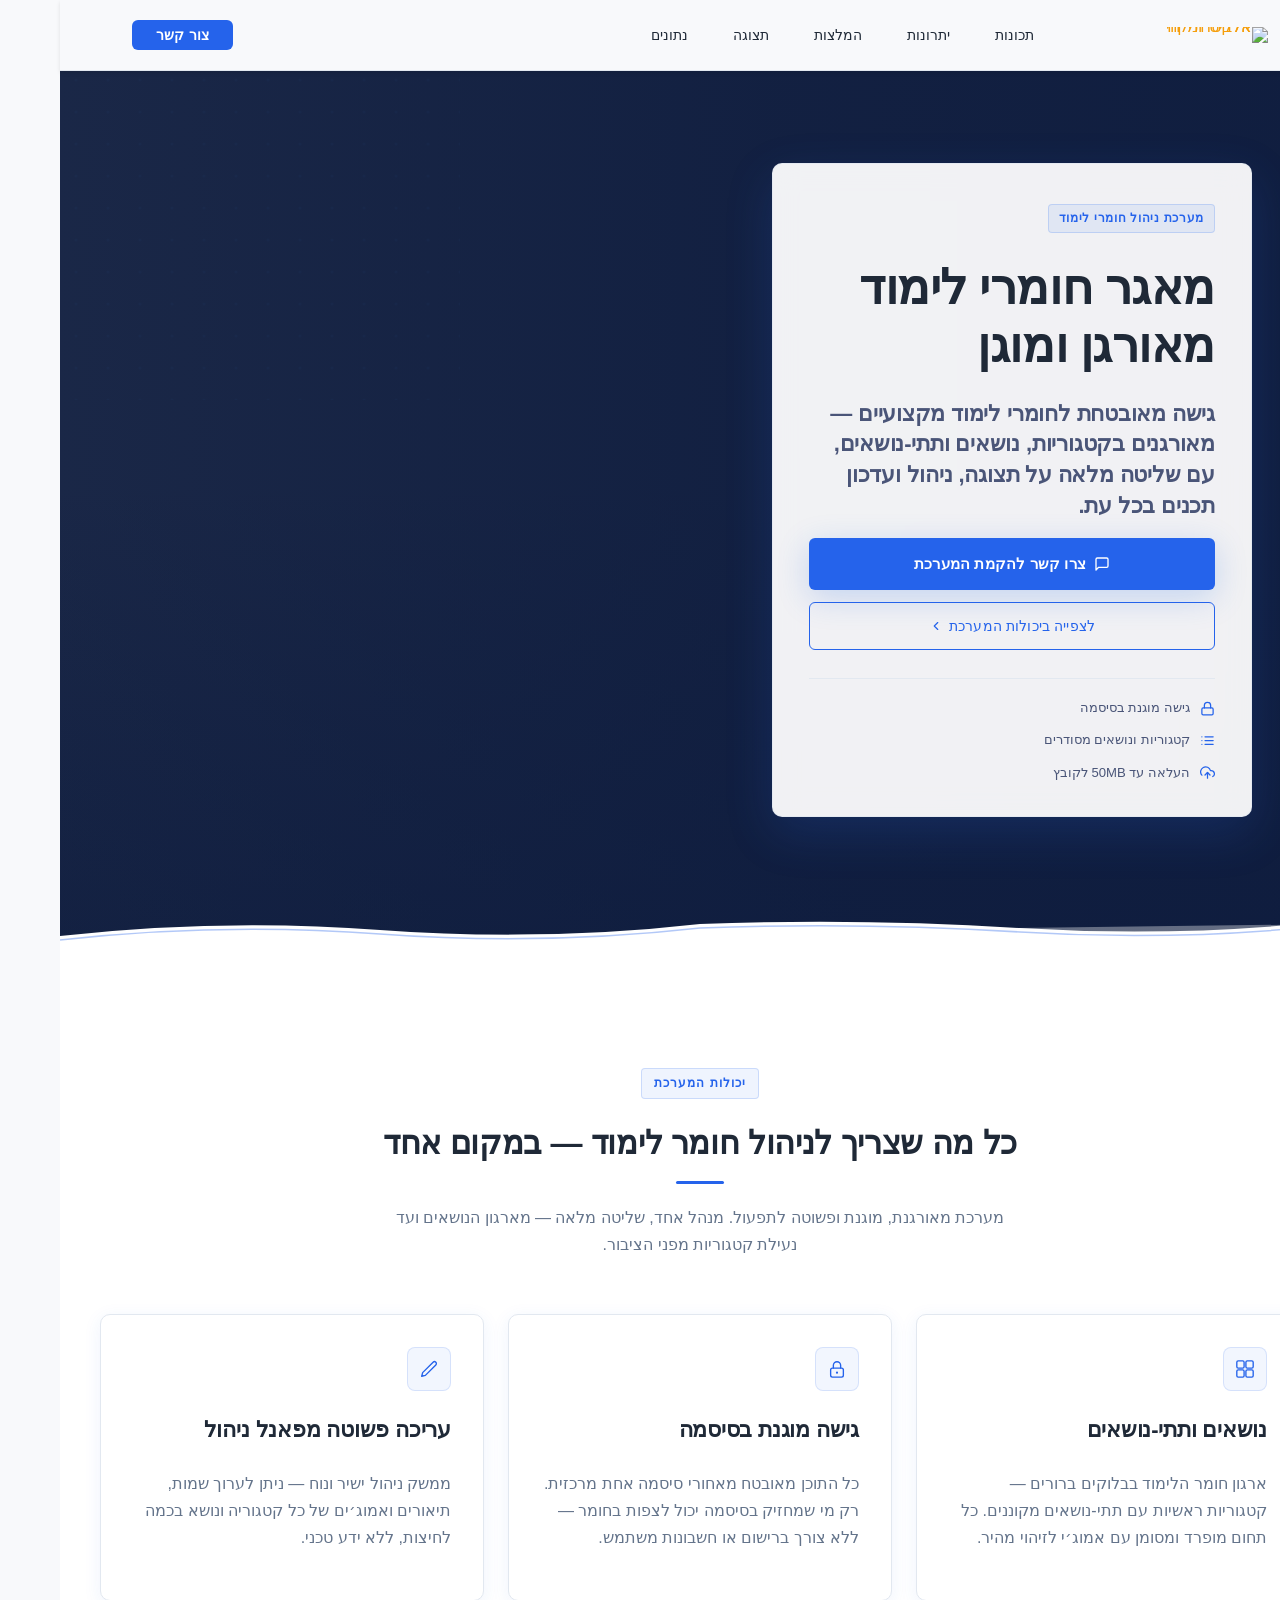
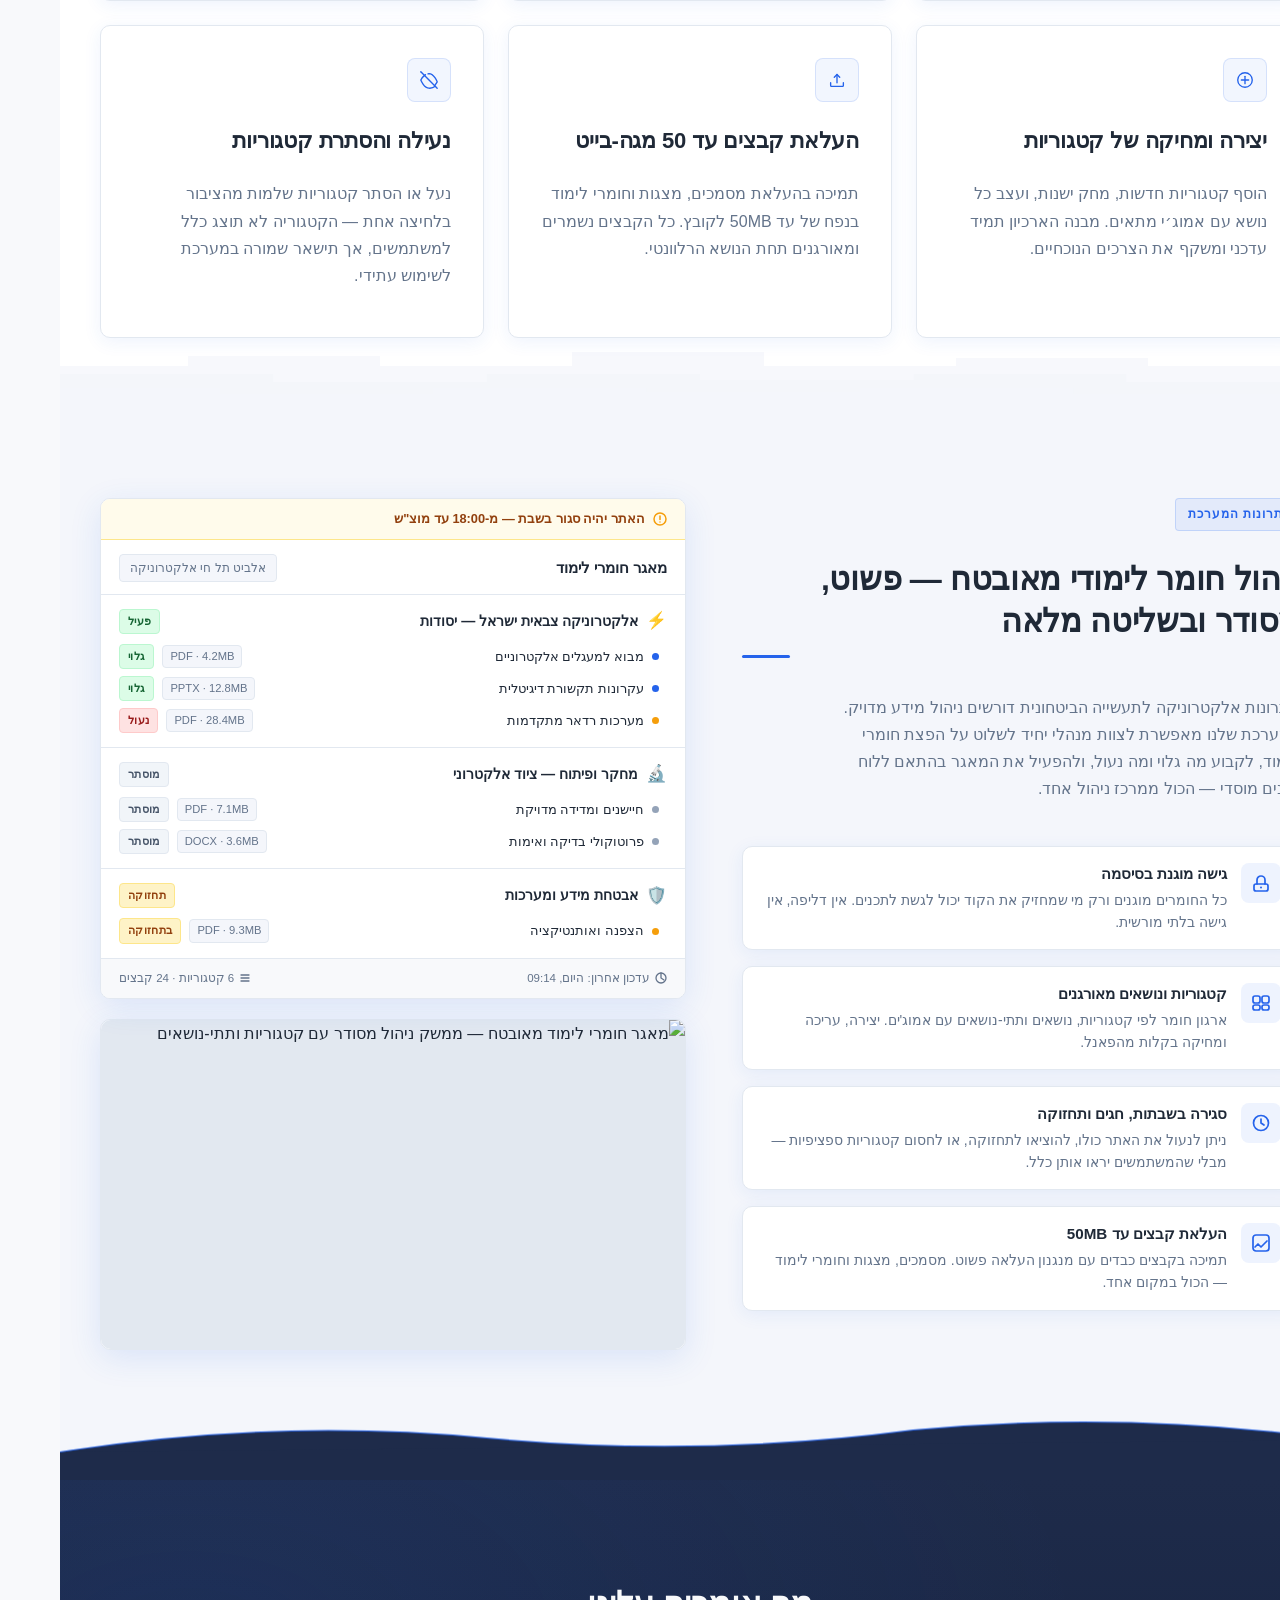
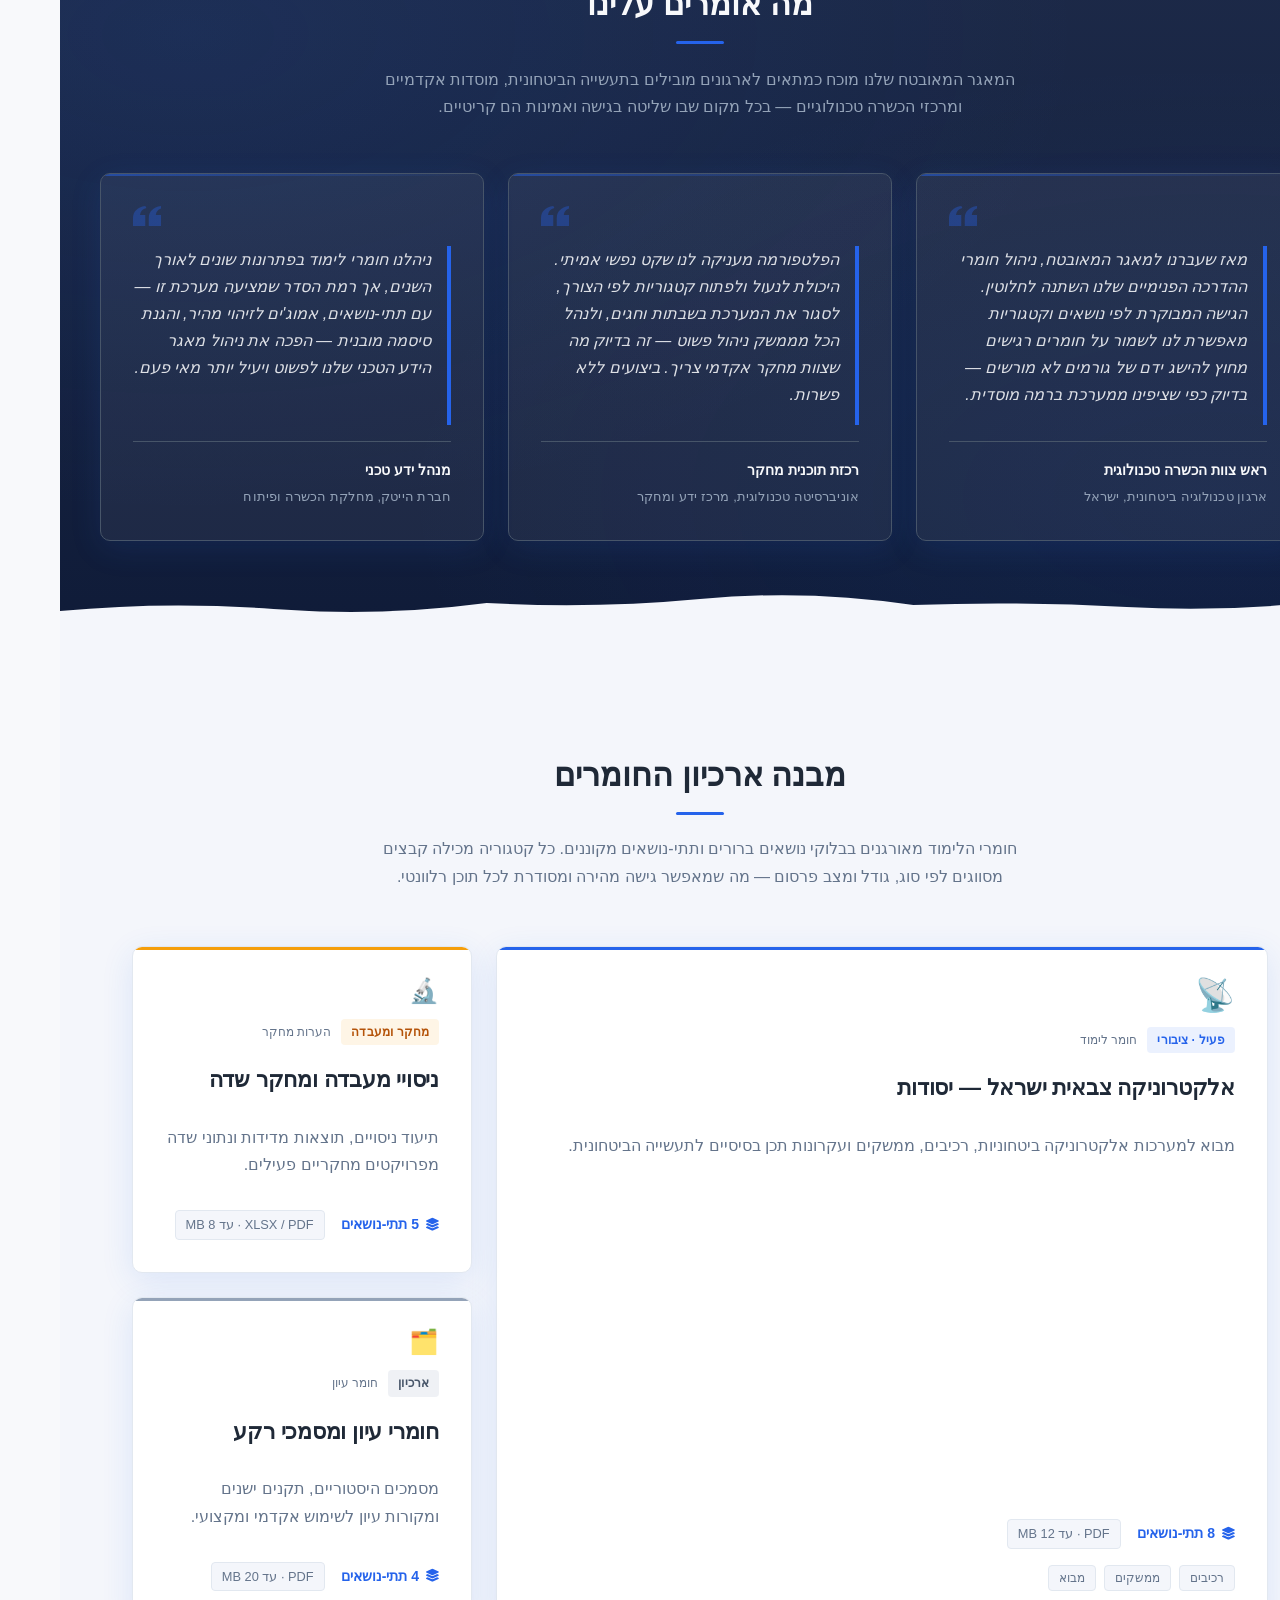
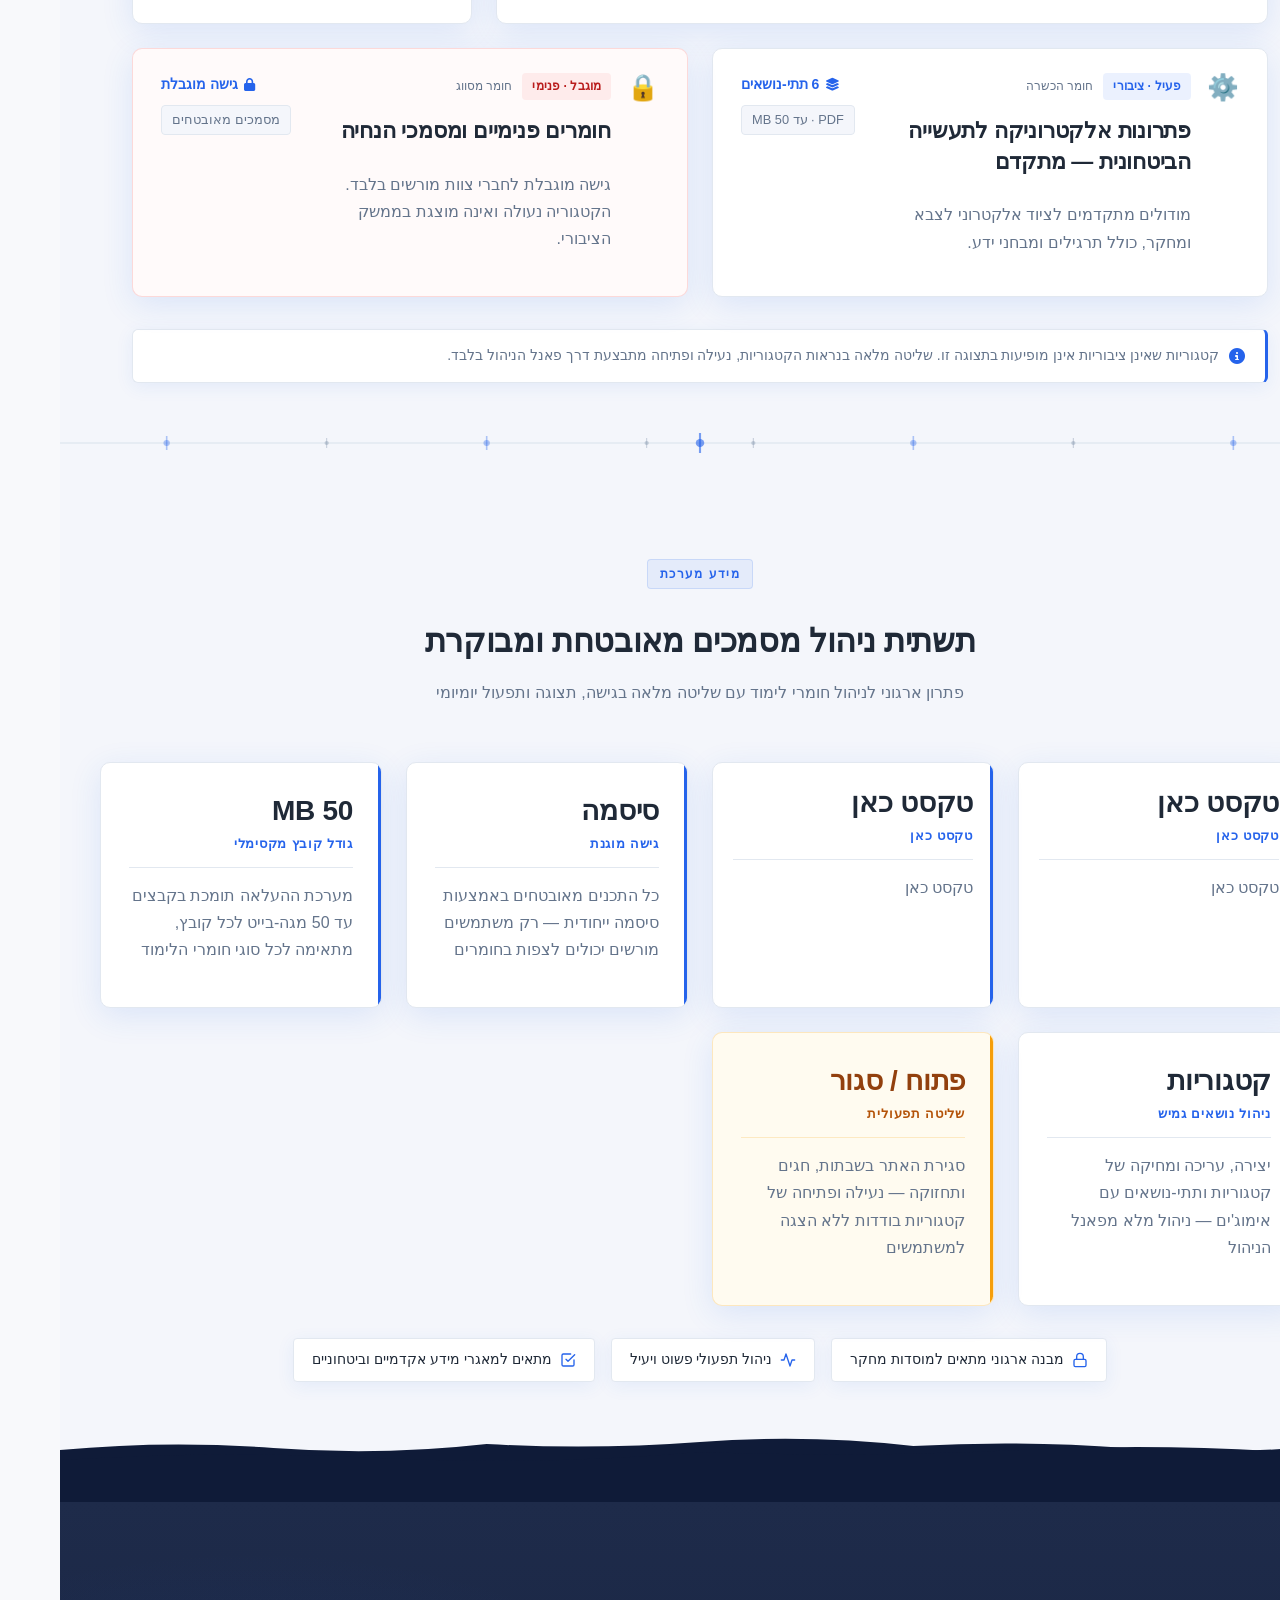
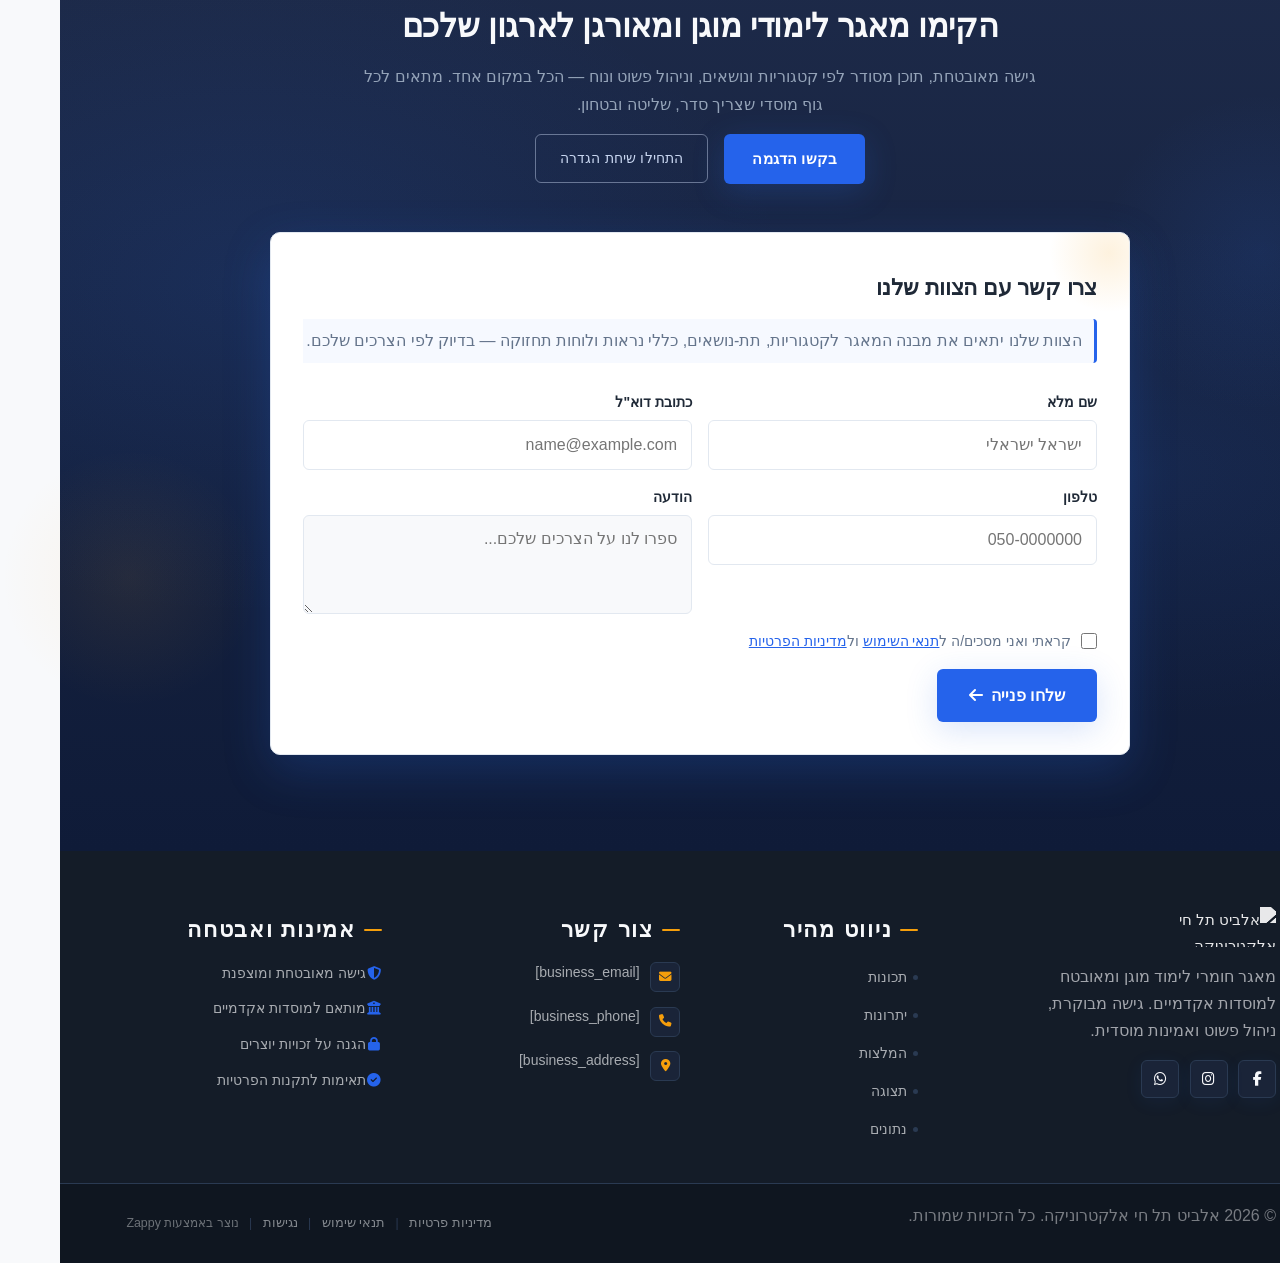
==== commit f331db4a: "Background sync: Progressive GitHub Sync" ====
--- a/index.html
+++ b/index.html
@@ -1240,7 +1240,7 @@
     <div class="showcase-grid">
 
       <!-- Featured Card (large, start side = right in RTL) -->
-      <article class="showcase-card showcase-card--featured">
+      <article class="showcase-card showcase-card--featured" data-grid-item-index="0">
         <div class="card-top-bar"></div>
         <div class="card-emoji-badge">📡</div>
         <div class="card-meta-row">
@@ -1250,7 +1250,7 @@
         <h3 class="card-title">אלקטרוניקה צבאית ישראל — יסודות</h3>
         <p class="card-desc">מבוא למערכות אלקטרוניקה ביטחוניות, רכיבים, ממשקים ועקרונות תכן בסיסיים לתעשייה הביטחונית.</p>
         <div class="card-subtopics-row">
-          <span class="card-subtopic-count"><i class="fa-solid fa-layer-group" aria-hidden="true"></i> 8 תתי-נושאים</span>
+          <span class="card-subtopic-count"><i class="fa-solid fa-layer-group" aria-hidden="true" data-element-type="icon" data-element-id="icon-1777831729851-63nehb993" data-icon-type="fontawesome" style="pointer-events: auto; cursor: pointer;"></i> 8 תתי-נושאים</span>
           <span class="card-file-meta">PDF · עד 12 MB</span>
         </div>
         <div class="card-tags">
@@ -1261,7 +1261,7 @@
       </article>
 
       <!-- Right stack column (end side = left in RTL) -->
-      <div class="showcase-stack">
+      <div class="showcase-stack" data-grid-item-index="1">
 
         <!-- Medium Card 1 -->
         <article class="showcase-card showcase-card--medium">
@@ -1274,7 +1274,7 @@
           <h3 class="card-title">ניסויי מעבדה ומחקר שדה</h3>
           <p class="card-desc">תיעוד ניסויים, תוצאות מדידות ונתוני שדה מפרויקטים מחקריים פעילים.</p>
           <div class="card-subtopics-row">
-            <span class="card-subtopic-count"><i class="fa-solid fa-layer-group" aria-hidden="true"></i> 5 תתי-נושאים</span>
+            <span class="card-subtopic-count"><i class="fa-solid fa-layer-group" aria-hidden="true" data-element-type="icon" data-element-id="icon-1777831729851-zkkoq4lqj" data-icon-type="fontawesome" style="pointer-events: auto; cursor: pointer;"></i> 5 תתי-נושאים</span>
             <span class="card-file-meta">XLSX / PDF · עד 8 MB</span>
           </div>
         </article>
@@ -1290,7 +1290,7 @@
           <h3 class="card-title">חומרי עיון ומסמכי רקע</h3>
           <p class="card-desc">מסמכים היסטוריים, תקנים ישנים ומקורות עיון לשימוש אקדמי ומקצועי.</p>
           <div class="card-subtopics-row">
-            <span class="card-subtopic-count"><i class="fa-solid fa-layer-group" aria-hidden="true"></i> 4 תתי-נושאים</span>
+            <span class="card-subtopic-count"><i class="fa-solid fa-layer-group" aria-hidden="true" data-element-type="icon" data-element-id="icon-1777831729851-wn2ce77ac" data-icon-type="fontawesome" style="pointer-events: auto; cursor: pointer;"></i> 4 תתי-נושאים</span>
             <span class="card-file-meta">PDF · עד 20 MB</span>
           </div>
         </article>
@@ -1301,7 +1301,7 @@
     <!-- Two slim horizontal cards -->
     <div class="showcase-slim-row">
 
-      <article class="showcase-card showcase-card--slim">
+      <article class="showcase-card showcase-card--slim" data-grid-item-index="0">
         <div class="slim-card-inner">
           <div class="slim-emoji">⚙️</div>
           <div class="slim-content">
@@ -1313,13 +1313,13 @@
             <p class="card-desc">מודולים מתקדמים לציוד אלקטרוני לצבא ומחקר, כולל תרגילים ומבחני ידע.</p>
           </div>
           <div class="slim-meta">
-            <span class="card-subtopic-count"><i class="fa-solid fa-layer-group" aria-hidden="true"></i> 6 תתי-נושאים</span>
+            <span class="card-subtopic-count"><i class="fa-solid fa-layer-group" aria-hidden="true" data-element-type="icon" data-element-id="icon-1777831729851-hctkfj08h" data-icon-type="fontawesome" style="pointer-events: auto; cursor: pointer;"></i> 6 תתי-נושאים</span>
             <span class="card-file-meta">PDF · עד 50 MB</span>
           </div>
         </div>
       </article>
 
-      <article class="showcase-card showcase-card--slim showcase-card--restricted">
+      <article class="showcase-card showcase-card--slim showcase-card--restricted" data-grid-item-index="1">
         <div class="slim-card-inner">
           <div class="slim-emoji">🔒</div>
           <div class="slim-content">
@@ -1331,7 +1331,7 @@
             <p class="card-desc">גישה מוגבלת לחברי צוות מורשים בלבד. הקטגוריה נעולה ואינה מוצגת בממשק הציבורי.</p>
           </div>
           <div class="slim-meta">
-            <span class="card-subtopic-count"><i class="fa-solid fa-lock" aria-hidden="true"></i> גישה מוגבלת</span>
+            <span class="card-subtopic-count" ><i class="fa-solid fa-lock" aria-hidden="true" style="cursor: pointer;"></i> גישה מוגבלת</span>
             <span class="card-file-meta">מסמכים מאובטחים</span>
           </div>
         </div>
@@ -1341,7 +1341,7 @@
 
     <!-- Note about hidden categories -->
     <div class="showcase-note">
-      <i class="fa-solid fa-circle-info showcase-note-icon" aria-hidden="true"></i>
+      <i class="fa-solid fa-circle-info showcase-note-icon" aria-hidden="true" data-element-type="icon" data-element-id="icon-1777831729851-582ulvytc" data-icon-type="fontawesome"></i>
       <span>קטגוריות שאינן ציבוריות אינן מופיעות בתצוגה זו. שליטה מלאה בנראות הקטגוריות, נעילה ופתיחה מתבצעת דרך פאנל הניהול בלבד.</span>
     </div>
 
@@ -1379,43 +1379,53 @@
 
 </section>
 
-<section class="index-stats-section" data-layout-spec="בית-stats" dir="rtl">
+<section class="index-stats-section" data-layout-spec="בית-stats" dir="rtl" id="index-stats-section">
   <div class="index-stats-container">
 
     <!-- Section Header -->
     <div class="index-stats-header">
-      <span class="index-stats-eyebrow">מידע מערכת</span>
-      <h2 class="index-stats-title">תשתית ניהול מסמכים מאובטחת ומבוקרת</h2>
+      <p class="zappy-editable"><span class="index-stats-eyebrow">מידע מערכת</span>
+      </p><h2 class="index-stats-title">תשתית ניהול מסמכים מאובטחת ומבוקרת</h2>
       <p class="index-stats-subtitle">פתרון ארגוני לניהול חומרי לימוד עם שליטה מלאה בגישה, תצוגה ותפעול יומיומי</p>
     </div>
 
     <!-- Main Stats Grid -->
     <div class="index-stats-grid">
 
-      <article class="index-stat-tile">
+      <article class="index-stat-tile" style="background-color: rgb(255, 255, 255) !important; padding: 24px 20px 20px !important; box-sizing: border-box; grid-area: auto !important;" data-grid-item-index="0">
+        <div class="index-stat-accent-line"></div>
+        <div class="index-stat-figure" >טקסט כאן</div>
+        <div class="index-stat-label" >טקסט כאן</div>
+        <p class="index-stat-desc" >טקסט כאן</p>
+      </article><article class="index-stat-tile" style="background-color: rgb(255, 255, 255) !important; padding: 24px 20px 20px !important; box-sizing: border-box; grid-area: auto !important;" data-grid-item-index="1">
+        <div class="index-stat-accent-line"></div>
+        <div class="index-stat-figure" >טקסט כאן</div>
+        <div class="index-stat-label" >טקסט כאן</div>
+        <p class="index-stat-desc" >טקסט כאן</p>
+      </article><article class="index-stat-tile" data-grid-item-index="2">
         <div class="index-stat-accent-line"></div>
         <div class="index-stat-figure">סיסמה</div>
         <div class="index-stat-label">גישה מוגנת</div>
         <p class="index-stat-desc">כל התכנים מאובטחים באמצעות סיסמה ייחודית — רק משתמשים מורשים יכולים לצפות בחומרים</p>
       </article>
 
-      <article class="index-stat-tile">
+      <article class="index-stat-tile" data-grid-item-index="3">
         <div class="index-stat-accent-line"></div>
         <div class="index-stat-figure">50 MB</div>
         <div class="index-stat-label">גודל קובץ מקסימלי</div>
         <p class="index-stat-desc">מערכת ההעלאה תומכת בקבצים עד 50 מגה-בייט לכל קובץ, מתאימה לכל סוגי חומרי הלימוד</p>
       </article>
 
-      <article class="index-stat-tile">
+      <article class="index-stat-tile" data-grid-item-index="4">
         <div class="index-stat-accent-line"></div>
         <div class="index-stat-figure">קטגוריות</div>
         <div class="index-stat-label">ניהול נושאים גמיש</div>
         <p class="index-stat-desc">יצירה, עריכה ומחיקה של קטגוריות ותתי-נושאים עם אימוג'ים — ניהול מלא מפאנל הניהול</p>
       </article>
 
-      <article class="index-stat-tile index-stat-tile--amber">
+      <article class="index-stat-tile index-stat-tile--amber" data-grid-item-index="5">
         <div class="index-stat-accent-line index-stat-accent-line--amber"></div>
-        <div class="index-stat-figure">פתוח / סגור</div>
+        <div class="index-stat-figure" >פתוח / סגור</div>
         <div class="index-stat-label">שליטה תפעולית</div>
         <p class="index-stat-desc">סגירת האתר בשבתות, חגים ותחזוקה — נעילה ופתיחה של קטגוריות בודדות ללא הצגה למשתמשים</p>
       </article>
